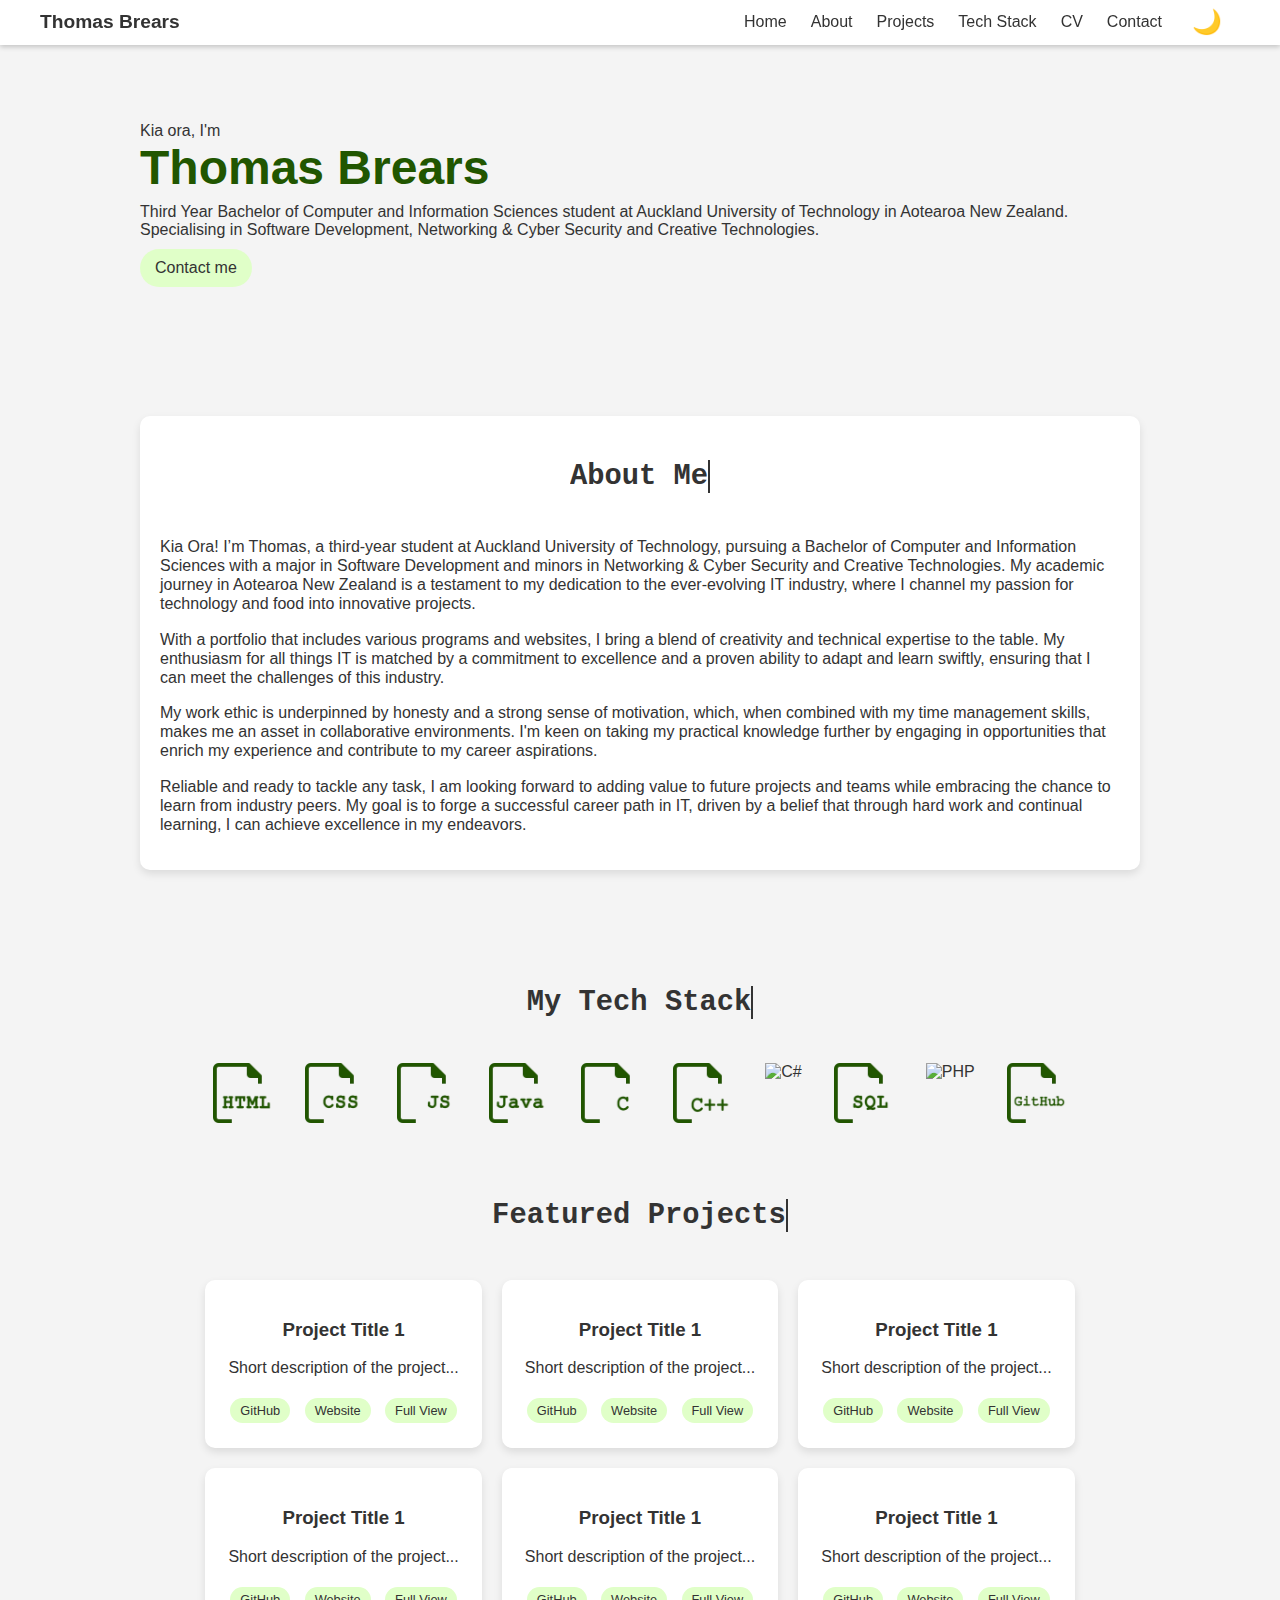
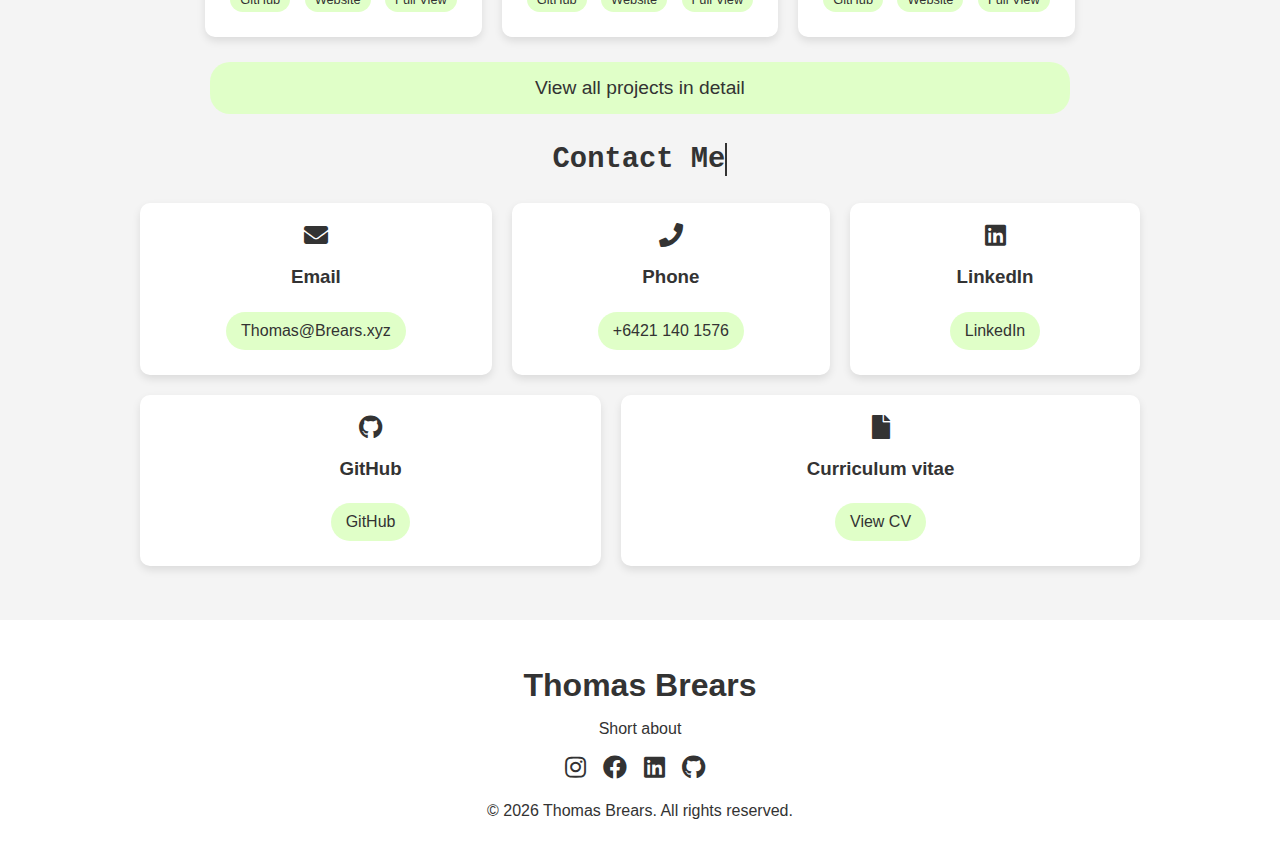
==== index.html @ b9715b44 "formattng" ====
<!DOCTYPE html>
<html lang="en">
	<head>
		<meta charset="UTF-8">
		<meta name="viewport" content="width=device-width, initial-scale=1.0">
		<title>
			Thomas Brears' Portfolio
		</title>
		<link rel="stylesheet" href="https://cdnjs.cloudflare.com/ajax/libs/font-awesome/5.15.1/css/all.min.css">
		<link rel="stylesheet" href="style.css">
		<script src="script.js" defer>
		</script>
	</head>
	<body class="dark-theme">
		<!-- default to dark theme -->
		<button id="scroll-to-top" aria-label="Scroll to top" style="display: none;">
			↑ Top
		</button>
		<!-- Scroll to Top Button -->
		<!-- Navigation Bar -->
		<nav id="navbar">
			<div class="nav-container">
				<span class="brand-name">
					Thomas Brears
				</span>
				<div class="menu-icon" onclick="toggleMenu()">
					<i class="fa fa-bars">
					</i>
				</div>
				<div class="nav-links">
					<a href="#home">
						Home
					</a>
					<a href="#about">
						About
					</a>
					<div class="dropdown">
						<a href="#projects" class="dropbtn">
							Projects
						</a>
						<div class="dropdown-content">
							<a href="#projects">
								Featured Projects
							</a>
							<a href="projects.html">
								All Projects
							</a>
						</div>
					</div>
					<a href="#tech-stack">
						Tech Stack
					</a>
					<a href="#contact">
						CV
					</a>
					<a href="#contact">
						Contact
					</a>
					<button id="theme-toggle" class="theme-toggle" aria-label="Toggle theme">
						🌙
					</button>
				</div>
			</div>
		</nav>
		<!-- Home Section -->
		<header id="home">
			<div class="intro-text">
				<p class="greeting">
					Kia ora, I'm
				</p>
				<h1>
					<span style="color:#215600;" class="accent-name">
						Thomas Brears
					</span>
				</h1>
				<!--<h2>Software Developer</h2>-->
				<p class="intro-detail">
					Third Year Bachelor of Computer and Information Sciences student at Auckland
					University of Technology in Aotearoa New Zealand. Specialising in Software
					Development, Networking & Cyber Security and Creative Technologies.
				</p>
				<a style="margin-top: 10px; margin-left: 0;" href="#contact" class="cta-button btn">
					Contact me
				</a>
			</div>
			<div class="home-effect">
				<!-- Coming soon -->
			</div>
		</header>
		<div class="main-content">
			<!-- About Section -->
			<section id="about">
				<div class="about-container">
					<div class="typed-out-container">
						<h2 class="typed-out start">
							About Me
						</h2>
					</div>
					<p>
						Kia Ora! I’m Thomas, a third-year student at Auckland University of Technology,
						pursuing a Bachelor of Computer and Information Sciences with a major in
						Software Development and minors in Networking & Cyber Security and Creative
						Technologies. My academic journey in Aotearoa New Zealand is a testament
						to my dedication to the ever-evolving IT industry, where I channel my passion
						for technology and food into innovative projects.
					</p>
					<p>
						With a portfolio that includes various programs and websites, I bring
						a blend of creativity and technical expertise to the table. My enthusiasm
						for all things IT is matched by a commitment to excellence and a proven
						ability to adapt and learn swiftly, ensuring that I can meet the challenges
						of this industry.
						<p>
							<p>
								My work ethic is underpinned by honesty and a strong sense of motivation,
								which, when combined with my time management skills, makes me an asset
								in collaborative environments. I'm keen on taking my practical knowledge
								further by engaging in opportunities that enrich my experience and contribute
								to my career aspirations.
								<p>
									<p>
										Reliable and ready to tackle any task, I am looking forward to adding
										value to future projects and teams while embracing the chance to learn
										from industry peers. My goal is to forge a successful career path in IT,
										driven by a belief that through hard work and continual learning, I can
										achieve excellence in my endeavors.
									</p>
				</div>
			</section>
			<!-- Tech Stack Section -->
			<section id="tech-stack">
				<div class="typed-out-container">
					<h2 class="typed-out start">
						My Tech Stack
					</h2>
				</div>
				<div class="tech-icons">
					<div class="tech-item">
						<img src="img/html.webp" alt="HTML">
						<span class="tech-level">
							Experienced
						</span>
					</div>
					<div class="tech-item">
						<img src="img/css.webp" alt="CSS">
						<span class="tech-level">
							Experienced
						</span>
					</div>
					<div class="tech-item">
						<img src="img/js.webp" alt="JavaScript">
						<span class="tech-level">
							Proficient
						</span>
					</div>
					<div class="tech-item">
						<img src="img/java.webp" alt="Java">
						<span class="tech-level">
							Competent
						</span>
					</div>
					<div class="tech-item">
						<img src="img/c.webp" alt="C">
						<span class="tech-level">
							Proficient
						</span>
					</div>
					<div class="tech-item">
						<img src="img/c++.webp" alt="C++">
						<span class="tech-level">
							Proficient
						</span>
					</div>
					<div class="tech-item">
						<img src="img/csharp.webp" alt="C#">
						<span class="tech-level">
							Familiar
						</span>
					</div>
					<div class="tech-item">
						<img src="img/sql.webp" alt="SQL">
						<span class="tech-level">
							Proficient
						</span>
					</div>
					<div class="tech-item">
						<img src="img/php.webp" alt="PHP">
						<span class="tech-level">
							Familiar
						</span>
					</div>
					<div class="tech-item">
						<img src="img/github.webp" alt="GitHub">
						<span class="tech-level">
							Proficient
						</span>
					</div>
				</div>
			</section>
			<!-- Featured Projects Section -->
			<div class="typed-out-container">
				<h2 class="typed-out start">
					Featured Projects
				</h2>
			</div>
			<section id="featured-projects">
				<div class="project-featured-box">
					<div class="project-featured-info">
						<h3>
							Project Title 1
						</h3>
						<p>
							Short description of the project...
						</p>
						<div class="project-links">
							<a href="http://github.com/project1" class="btn btn-small" target="_blank"
							rel="noopener noreferrer">
								GitHub
							</a>
							<a href="http://project1.com" class="btn btn-small" target="_blank" rel="noopener">
								Website
							</a>
							<!-- The button for opening the modal -->
							<button class="btn btn-small" onclick="openModal('Project Title 1', 'Long description of Project...', ['HTML ', 'CSS ', 'JavaScript'], 'img/multiconverter.png', 'http://github.com/project1', 'http://project1.com')">
								Full View
							</button>
						</div>
					</div>
				</div>
				<div class="project-featured-box">
					<div class="project-featured-info">
						<h3>
							Project Title 1
						</h3>
						<p>
							Short description of the project...
						</p>
						<div class="project-links">
							<a href="http://github.com/project1" class="btn btn-small" target="_blank"
							rel="noopener noreferrer">
								GitHub
							</a>
							<a href="http://project1.com" class="btn btn-small" target="_blank" rel="noopener">
								Website
							</a>
							<!-- The button for opening the modal -->
							<button class="btn btn-small" onclick="openModal('Project Title 1', 'Long description of Project...', ['HTML ', 'CSS ', 'JavaScript'], 'img/multiconverter.png', 'http://github.com/project1', 'http://project1.com')">
								Full View
							</button>
						</div>
					</div>
				</div>
				<div class="project-featured-box">
					<div class="project-featured-info">
						<h3>
							Project Title 1
						</h3>
						<p>
							Short description of the project...
						</p>
						<div class="project-links">
							<a href="http://github.com/project1" class="btn btn-small" target="_blank"
							rel="noopener noreferrer">
								GitHub
							</a>
							<a href="http://project1.com" class="btn btn-small" target="_blank" rel="noopener">
								Website
							</a>
							<!-- The button for opening the modal -->
							<button class="btn btn-small" onclick="openModal('Project Title 1', 'Long description of Project...', ['HTML ', 'CSS ', 'JavaScript'], 'img/multiconverter.png', 'http://github.com/project1', 'http://project1.com')">
								Full View
							</button>
						</div>
					</div>
				</div>
				<div class="project-featured-box">
					<div class="project-featured-info">
						<h3>
							Project Title 1
						</h3>
						<p>
							Short description of the project...
						</p>
						<div class="project-links">
							<a href="http://github.com/project1" class="btn btn-small" target="_blank"
							rel="noopener noreferrer">
								GitHub
							</a>
							<a href="http://project1.com" class="btn btn-small" target="_blank" rel="noopener">
								Website
							</a>
							<!-- The button for opening the modal -->
							<button class="btn btn-small" onclick="openModal('Project Title 1', 'Long description of Project...', ['HTML ', 'CSS ', 'JavaScript'], 'img/multiconverter.png', 'http://github.com/project1', 'http://project1.com')">
								Full View
							</button>
						</div>
					</div>
				</div>
				<div class="project-featured-box">
					<div class="project-featured-info">
						<h3>
							Project Title 1
						</h3>
						<p>
							Short description of the project...
						</p>
						<div class="project-links">
							<a href="http://github.com/project1" class="btn btn-small" target="_blank"
							rel="noopener noreferrer">
								GitHub
							</a>
							<a href="http://project1.com" class="btn btn-small" target="_blank" rel="noopener">
								Website
							</a>
							<!-- The button for opening the modal -->
							<button class="btn btn-small" onclick="openModal('Project Title 1', 'Long description of Project...', ['HTML ', 'CSS ', 'JavaScript'], 'img/multiconverter.png', 'http://github.com/project1', 'http://project1.com')">
								Full View
							</button>
						</div>
					</div>
				</div>
				<div class="project-featured-box">
					<div class="project-featured-info">
						<h3>
							Project Title 1
						</h3>
						<p>
							Short description of the project...
						</p>
						<div class="project-links">
							<a href="http://github.com/project1" class="btn btn-small" target="_blank"
							rel="noopener noreferrer">
								GitHub
							</a>
							<a href="http://project1.com" class="btn btn-small" target="_blank" rel="noopener">
								Website
							</a>
							<!-- The button for opening the modal -->
							<button class="btn btn-small" onclick="openModal('Project Title 1', 'Long description of Project...', ['CSS ', 'JavaScript'], 'img/multiconverter.png', 'http://github.com/project1', 'http://project1.com')">
								Full View
							</button>
						</div>
					</div>
				</div>
			</section>
			<!-- The Modal -->
			<div id="projectModal" class="modal">
				<!-- Modal content -->
				<div class="modal-content">
					<span class="close">
						&times;
					</span>
					<h3 class="modal-title">
						Project Title
					</h3>
					<img class="modal-image" src="" alt="Project Image">
					<p class="modal-description">
						Project description
					</p>
					<div class="modal-languages-used">
					</div>
					<div class="modal-links">
					</div>
				</div>
			</div>
			<!-- Link to view all projects -->
			<a href="projects.html" style="width: 80%;" class="btn btn-large">
				View all projects in detail
			</a>
			<br>
			<!-- Contact Information Section -->
			<section id="contact">
				<div class="typed-out-container">
					<h2 class="typed-out start">
						Contact Me
					</h2>
				</div>
				<div class="flex-container">
					<div class="contact-box">
						<i class="fa fa-envelope icon">
						</i>
						<h3>
							Email
						</h3>
						<a href="mailto:thomas@brears.xyz" class="btn" target="_blank">
							Thomas@Brears.xyz
						</a>
					</div>
					<div class="contact-box">
						<i class="fa fa-phone icon">
						</i>
						<h3>
							Phone
						</h3>
						<a href="tel:+64211401576" class="btn" target="_blank">
							+6421 140 1576
						</a>
					</div>
					<div class="contact-box">
						<i class="fab fa-linkedin icon">
						</i>
						<h3>
							LinkedIn
						</h3>
						<a href="https://www.linkedin.com/in/thomasbrears/" class="btn" target="_blank"
						rel="noopener noreferrer">
							LinkedIn
						</a>
					</div>
					<div class="contact-box">
						<i class="fab fa-github icon">
						</i>
						<h3>
							GitHub
						</h3>
						<a href="http://github.com/thomasbrears" class="btn" target="_blank" rel="noopener noreferrer">
							GitHub
						</a>
					</div>
					<div class="contact-box">
						<i class="fa fa-file icon">
						</i>
						<h3>
							Curriculum vitae
						</h3>
						<a href="img/cv" class="btn" target="_blank">
							View CV
						</a>
					</div>
				</div>
			</section>
		</div>
		<br>
		<Br>
		<Br>
		<!-- Footer Section -->
		<footer>
			<div class="footer-content">
				<div class="footer-container">
					<div class="footer-left">
						<h2>
							Thomas Brears
						</h2>
						<p>
							Short about
						</p>
						<div class="social-links">
							<!-- Social Links -->
							<a href="http://instagram.com/thomas_brears" target="_blank" rel="noopener noreferrer">
								<i class="fab fa-instagram">
								</i>
							</a>
							<a href="http://facebook.com/thomasbrearsnz" target="_blank" rel="noopener noreferrer">
								<i class="fab fa-facebook">
								</i>
							</a>
							<a href="http://linkedin.com/in/thomasbrears" target="_blank" rel="noopener noreferrer">
								<i class="fab fa-linkedin">
								</i>
							</a>
							<a href="http://github.com/thomasbrears" target="_blank" rel="noopener noreferrer">
								<i class="fab fa-github">
								</i>
							</a>
						</div>
					</div>
				</div>
				<div class="footer-copy">
					<p>
						&copy;
						<script>
							var CurrentYear = new Date().getFullYear();
							document.write(CurrentYear);
						</script>
						Thomas Brears. All rights reserved.
					</p>
				</div>
			</div>
		</footer>
		<script>
        function openModal(title, description, languages, imageUrl, githubLink, projectLink) {
            // Populate the modal with the project information
            document.querySelector('.modal-title').textContent = title;
            document.querySelector('.modal-description').textContent = description;
            document.querySelector('.modal-image').src = imageUrl;

            // Clear previous languages and add new ones
            const languagesUsedContainer = document.querySelector('.modal-languages-used');
            languagesUsedContainer.innerHTML = '';
            languages.forEach(language => {
                const span = document.createElement('span');
                span.textContent = language;
                languagesUsedContainer.appendChild(span);
            });

            // Set the project links
            const linksContainer = document.querySelector('.modal-links');
            linksContainer.innerHTML = `<a href="${githubLink}" class="btn btn-small" target="_blank" rel="noopener noreferrer">GitHub</a>
                                        <a href="${projectLink}" class="btn btn-small" target="_blank" rel="noopener">Website</a>`;

            // Display the modal
            var modal = document.getElementById('projectModal');
            modal.style.display = "block";
        }

        // Get the <span> element that closes the modal
        var span = document.getElementsByClassName("close")[0];

        // When the user clicks on <span> (x), close the modal
        span.onclick = function() {
            var modal = document.getElementById('projectModal');
            modal.style.display = "none";
        };

        // Clicking anywhere outside of the modal will close it
        window.onclick = function(event) {
            var modal = document.getElementById('projectModal');
            if (event.target == modal) {
                modal.style.display = "none";
            }
        };

        // Wait for the DOM to load before attaching event listeners
        document.addEventListener('DOMContentLoaded', (event) => {
            // Get the <span> element that closes the modal
            var closeSpan = document.querySelector(".modal .close"); // Changed to querySelector for safety

            // When the user clicks on <span> (x), close the modal
            closeSpan.onclick = function() {
                var modal = document.getElementById('projectModal');
                modal.style.display = "none";
            };

            // Clicking anywhere outside of the modal will close it
            window.onclick = function(event) {
                var modal = document.getElementById('projectModal');
                if (event.target == modal) {
                    modal.style.display = "none";
                }
            };
        });

        </script>
	</body>

</html>
---- style.css ----
:root {
	--background-color:#f4f4f4;
	--text-color:#333;
	--container-bg-color:#fff;
	--input-bg-color:#fff;
	--input-border-color:#ddd;
	--accent-color:#409200;
	--button-bg-color:#e0ffc8;
	--button-hover-bg-color:var(--accent-color);
}
.dark-theme {
	--background-color:#121212;
	--text-color:#ffffff;
	--container-bg-color:#222222;
	--input-bg-color:#333333;
	--input-border-color:#333333;
	--accent-color:#215600;
	--button-bg-color:#030800;
	--button-hover-bg-color:var(--accent-color);
}
body {
	margin:auto;
	text-align:center;
	background-color:var(--background-color);
	color:var(--text-color);
	font-family:Arial,sans-serif;
	line-height:inherit;
	padding-top:50px;
	transition:background-color 0.3s,color 0.3s;
	/* Smooth transition for theme change */
}
/* Main content wrapper */
.main-content {
	max-width:1000px;
	margin:auto;
}
#navbar,.navbar-container,footer {
	max-width:none;
}
/* Navigation */
#navbar {
	background:var(--container-bg-color);
	border-bottom:1px solid var(--container-bg-color);
	position:fixed;
	top:0;
	left:0;
	right:0;
	z-index:1000;
	transition:top 0.3s;
	box-shadow:0 2px 5px rgba(0,0,0,0.2);
}
.nav-container {
	display:flex;
	justify-content:space-between;
	align-items:center;
	padding:0.5em 2em;
	max-width:1200px;
	margin:auto;
	width:100%;
}
.menu-icon {
	display:none;
	/* Hidden by default,will be shown in media query */
    cursor:pointer;
}
.brand-name {
	font-size:1.2em;
	font-weight:bold;
	margin-right:auto;
}
.nav-links {
	display:flex;
	align-items:center;
}
.nav-links a,.theme-toggle {
	padding:0 0.75em;
	text-decoration:none;
	color:var(--text-color);
	font-size:1em;
}
.nav-links a:hover {
	color:#215600;
	transition:color 0.3s ease-in-out;
}
.nav-links a.active {
	color:#215600;
	border-bottom:2px solid #009688;
}
/* Dropdown Button */
.dropbtn {
	background-color:var(--container-bg-color);
	color:var(--text-color);
	padding:0 0.75em;
	font-size:1em;
	border:none;
	cursor:pointer;
}
.dropdown {
	position:relative;
	display:inline-block;
}
.dropdown-content {
	padding-top:20px;
	display:none;
	position:absolute;
	background-color:var(--container-bg-color);
	min-width:160px;
	box-shadow:0px 8px 16px 0px rgba(0,0,0,0.2);
	z-index:1;
}
.dropdown:hover .dropdown-content {
	display:block;
}
/* Dropdown links */
.dropdown-content a {
	color:var(--text-color);
	padding:12px 16px;
	text-decoration:none;
	display:block;
}
/* Toggle button */
.theme-toggle {
	background:none;
	border:none;
	cursor:pointer;
	font-size:1.5em;
}
/* Typing animation */
@keyframes typing {
	from {
	width:0;
}
to {
	width:100%;
}
}@keyframes blink-caret {
	from,to {
	border-color:transparent;
}
50% {
	border-color:var(--text-color);
}
}.typed-out-container {
	display:inline-block;
	max-width:fit-content;
}
.typed-out {
	display:inline-block;
	white-space:nowrap;
	overflow:hidden;
	border-right:2px solid var(--text-color);
	font-family:'Courier New',monospace;
	font-size:1.8em;
	font-weight:bold;
}
.typed-out.start {
	animation:typing 2s steps(40,end) 1s forwards,blink-caret .75s step-end infinite;
}
/* Home Section Styles */
#home {
	display:flex;
	flex-direction:column;
	align-items:flex-start;
	text-align:left;
	justify-content:center;
	padding:4rem;
	background-color:transparent;
	max-width:1000px;
}
#home h1 {
	font-size:3rem;
	margin:0;
}
#home h2 {
	font-size:2rem;
	margin:0;
}
#home p {
	margin:0;
	margin-top:0.5rem;
}
.flex-container {
	display:flex;
	flex-wrap:wrap;
	gap:20px;
	justify-content:center;
	align-items:flex-start;
}
/* contact Section */
.contact-box {
	padding:20px;
	margin:auto;
	border-radius:10px;
	box-shadow:0 4px 8px rgba(0,0,0,0.1);
	background:var(--container-bg-color);
	transition:transform 0.3s ease-in-out;
	flex:1 1 auto;
	min-width:25%;
	max-width:calc(100% - 34px);
}
.contact-box .icon {
	display:block;
	color:var(--link-bg-color);
	transition:color 0.3s ease-in-out;
	margin-bottom:10px;
	text-decoration:none;
	font-size:1.5em;
}
.contact-box .icon:hover {
	color:var(--button-hover-bg-color);
}
.contact-box:hover {
	transform:translateY(-5px);
	box-shadow:0 6px 12px rgba(0,0,0,0.2);
}
/* About section */
.about-container {
	background:var(--container-bg-color);
	border-radius:10px;
	box-shadow:0 4px 8px rgba(0,0,0,0.1);
	padding:20px;
	margin:60px auto;
}
.about-container p {
	text-align:left;
	line-height:1.2;
}
/* Tech stack section */
#tech-stack {
	text-align:center;
	padding:2rem;
}
.tech-icons {
	display:flex;
	justify-content:center;
	flex-wrap:wrap;
}
.tech-item {
	margin:1rem;
	position:relative;
	display:inline-block;
	text-align:center;
}
.tech-item img {
	width:60px;
	height:auto;
	transition:transform 0.3s ease;
}
.tech-item:hover img {
	transform:scale(1.1);
}
.tech-level {
	visibility:hidden;
	width:auto;
	background-color:var(--container-bg-color);
	color:var(--text-color);
	text-align:center;
	border-radius:6px;
	padding:5px;
	position:absolute;
	z-index:1;
	bottom:100%;
	left:50%;
	margin-left:-60px;
	opacity:0;
	transition:opacity 0.3s ease;
}
.tech-item:hover .tech-level {
	visibility:visible;
	opacity:1;
}
/* Featured Projects Section */
#featured-projects {
	text-align:center;
	margin:20px 0;
	display:flex;
	flex-wrap:wrap;
	justify-content:center;
	gap:20px;
}
.featured-project p {
	font-size:0.8em;
}
.project-featured-box {
	flex:0 1 auto;
	background:var(--container-bg-color);
	border-radius:10px;
	overflow:hidden;
	box-shadow:0 4px 8px rgba(0,0,0,0.1);
	transition:transform 0.3s ease-in-out;
	padding:10px;
	/*min-width:200px;
	Minimum width of the box */
}
.project-featured-box:hover {
	transform:translateY(-5px);
}
.project-featured-image {
	width:100%;
	height:auto;
	border-bottom:1px solid var(--text-color);
}
.project-featured-info {
	padding:10px;
}
/* The Modal (background) */
.modal {
	display:none;
	position:fixed;
	z-index:1;
	left:0;
	top:0;
	width:100%;
	height:100%;
	overflow:auto;
	background-color:rgba(0,0,0,0.4);
}
/* Modal Content */
.modal-content {
	background-color:var(--container-bg-color);
	color:var(--text-color);
	border-radius:10px;
	margin:15% auto;
	padding:20px;
	max-width:1000px;
}
.modal-title {
	font-size:2em;
	margin-bottom:20px;
}
.modal-image {
	max-width:50%;
	height:auto;
	display:block;
	margin:0 auto;
}
.modal-content .btn {
	padding:15px 30px;
	font-size:1.2em;
	margin:10px;
}
.modal-languages-used span {
	display:inline-block;
	background-color:var(--button-bg-color);
	color:var(--text-color);
	margin:5px;
	padding:5px 10px;
}
.modal-languages-used:hover {
	transform:translateY(-5px);
}
.modal-links a {
	display:inline-block;
	margin:5px;
	padding:10px 15px;
	text-decoration:none;
	color:var(--text-color);
	background-color:var(--button-bg-color);
	border-radius:20px;
	transition:background-color 0.3s,color 0.3s;
}
.modal-links a:hover {
	background-color:var(--button-hover-bg-color);
	color:#fff;
}
/* The Close Button */
.close {
	color:var(--text-color);
	float:right;
	font-size:32px;
	font-weight:bold;
}
.close:hover,.close:focus {
	color:var(--button-hover-bg-color);
	text-decoration:none;
	cursor:pointer;
}
/* Base button styling - class btn / btn btn-small / btn btn-large*/
.btn {
	display:inline-block;
	text-decoration:none;
	color:var(--text-color);
	background-color:var(--button-bg-color);
	padding:10px 15px;
	margin:5px;
	border-radius:20px;
	border:none;
	transition:background-color 0.1s,color 0.3s,border-color 0.3s;
	cursor:pointer;
}
.btn:hover {
	background-color:var(--button-hover-bg-color);
	color:#fff;
}
/* Small button */
.btn-small {
	padding:5px 10px;
	font-size:0.8em;
}
/* Large button */
.btn-large {
	padding:15px 30px;
	font-size:1.2em;
}
/* Footer Styles */
footer {
	background:var(--container-bg-color);
	color:var(--text-color);
	padding:20px 0;
	text-align:center;
}
footer .footer-content h2 {
	font-size:2em;
	margin-bottom:0.5em;
}
footer .footer-content p {
	font-size:1em;
	margin-bottom:1em;
}
footer .footer-nav {
	margin-bottom:1em;
}
/* Footer Styles */
footer {
	background:var(--container-bg-color);
	color:var(--text-color);
	padding:20px 0;
	width:100%;
}
.footer-content {
	width:100%;
}
.footer-container {
	justify-content:space-between;
	align-items:center;
	max-width:1000px;
	margin:auto;
	padding:0 20px;
}
.social-links a {
	margin-right:10px;
	color:var(--link-bg-color);
	transition:color 0.3s ease-in-out;
	text-decoration:none;
	font-size:1.5em;
}
.social-links a:hover {
	color:var(--button-hover-bg-color);
}
.footer a {
	color:var(--text-color);
	text-decoration:none;
	margin-top:20px;
	margin-right:4px;
	padding:5px;
	transition:color 0.3s ease-in-out;
	text-align:right;
}
.footer a:hover {
	color:var(--button-hover-bg-color);
}
.footer-copy {
	text-align:center;
	width:100%;
	margin-top:20px;
}
/* Scroll to Top */
#scroll-to-top {
	position:fixed;
	bottom:20px;
	right:20px;
	background-color:#333;
	color:white;
	border:none;
	padding:10px;
	cursor:pointer;
	border-radius:5px;
	display:none;
	/* Hidden by default */
    z-index:1001;
	/* Above the content,under the nav */
    opacity:0.7;
}
#scroll-to-top:hover {
	opacity:1;
	/* Full opacity on hover */
}
/* For smaller screens */
@media (max-width:768px) {
	.nav-container {
	flex-direction:column;
	justify-content:space-between;
	align-items:flex-start;
	padding:0.4em 1em;
}
.menu-icon {
	display:block;
	position:absolute;
	right:10px;
	top:10px;
}
.nav-links {
	display:none;
	width:100%;
	align-items:center;
}
.nav-links.active {
	display:flex;
	flex-direction:column;
	align-items:center;
}
.nav-links a,.theme-toggle,.dropdown-content a {
	text-align:center;
	padding:0.5em;
	border-bottom:none;
	width:100%;
	/* Full-width links */
}
.dropdown-content {
	position:static;
}
.dropdown:hover .dropdown-content,.dropdown-content:hover {
	display:contents;
}
header,section,footer {
	margin:10px;
}
.about-container {
	padding:20px;
	margin-top:80px;
}
.contact-box {
	margin:0px;
	width:100%;
}
.project-featured-box {
	flex:0 1 100%;
	margin-bottom:20px;
}
.featured-project p {
	font-size:0.6em;
}
.projects-container {
	grid-template-columns:1fr;
	/* Full width columns for smaller screens */
}
/* Modal mobile styling */
  .modal-content {
	padding:10px;
	margin:10% auto;
}
.modal-image {
	max-width:90%;
}
.modal-title {
	font-size:1.5em;
}
.modal-content .btn {
	padding:10px 20px;
	font-size:1em;
}
.modal-content {
	width:95%;
}
.typed-out {
	font-size:1.1em;
}
#home {
	flex-direction:column;
	text-align:left;
	padding:20px;
}
#home .intro-text {
	max-width:100%;
	margin-bottom:20px;
}
#home .home-effect {
	display:none;
}
.footer-container {
	padding:0 40px;
}
.footer a {
	padding:5px 10px;
}
.footer-copy {
	margin-top:0;
}
}/* Floating effect for larger screens */
@media (min-width:768px) {
	.home-effect {
	animation:float 6s ease-in-out infinite;
	position:relative;
}
.home-effect img,.home-effect .icon {
	max-width:100%;
	height:auto;
	display:block;
}
}@media (min-width:1200px) {
	header,section,footer {
	margin-left:auto;
	margin-right:auto;
}
}@media (min-width:769px) and (max-width:1024px) {
	.project-featured-box {
	flex:0 1 50%;
}
}
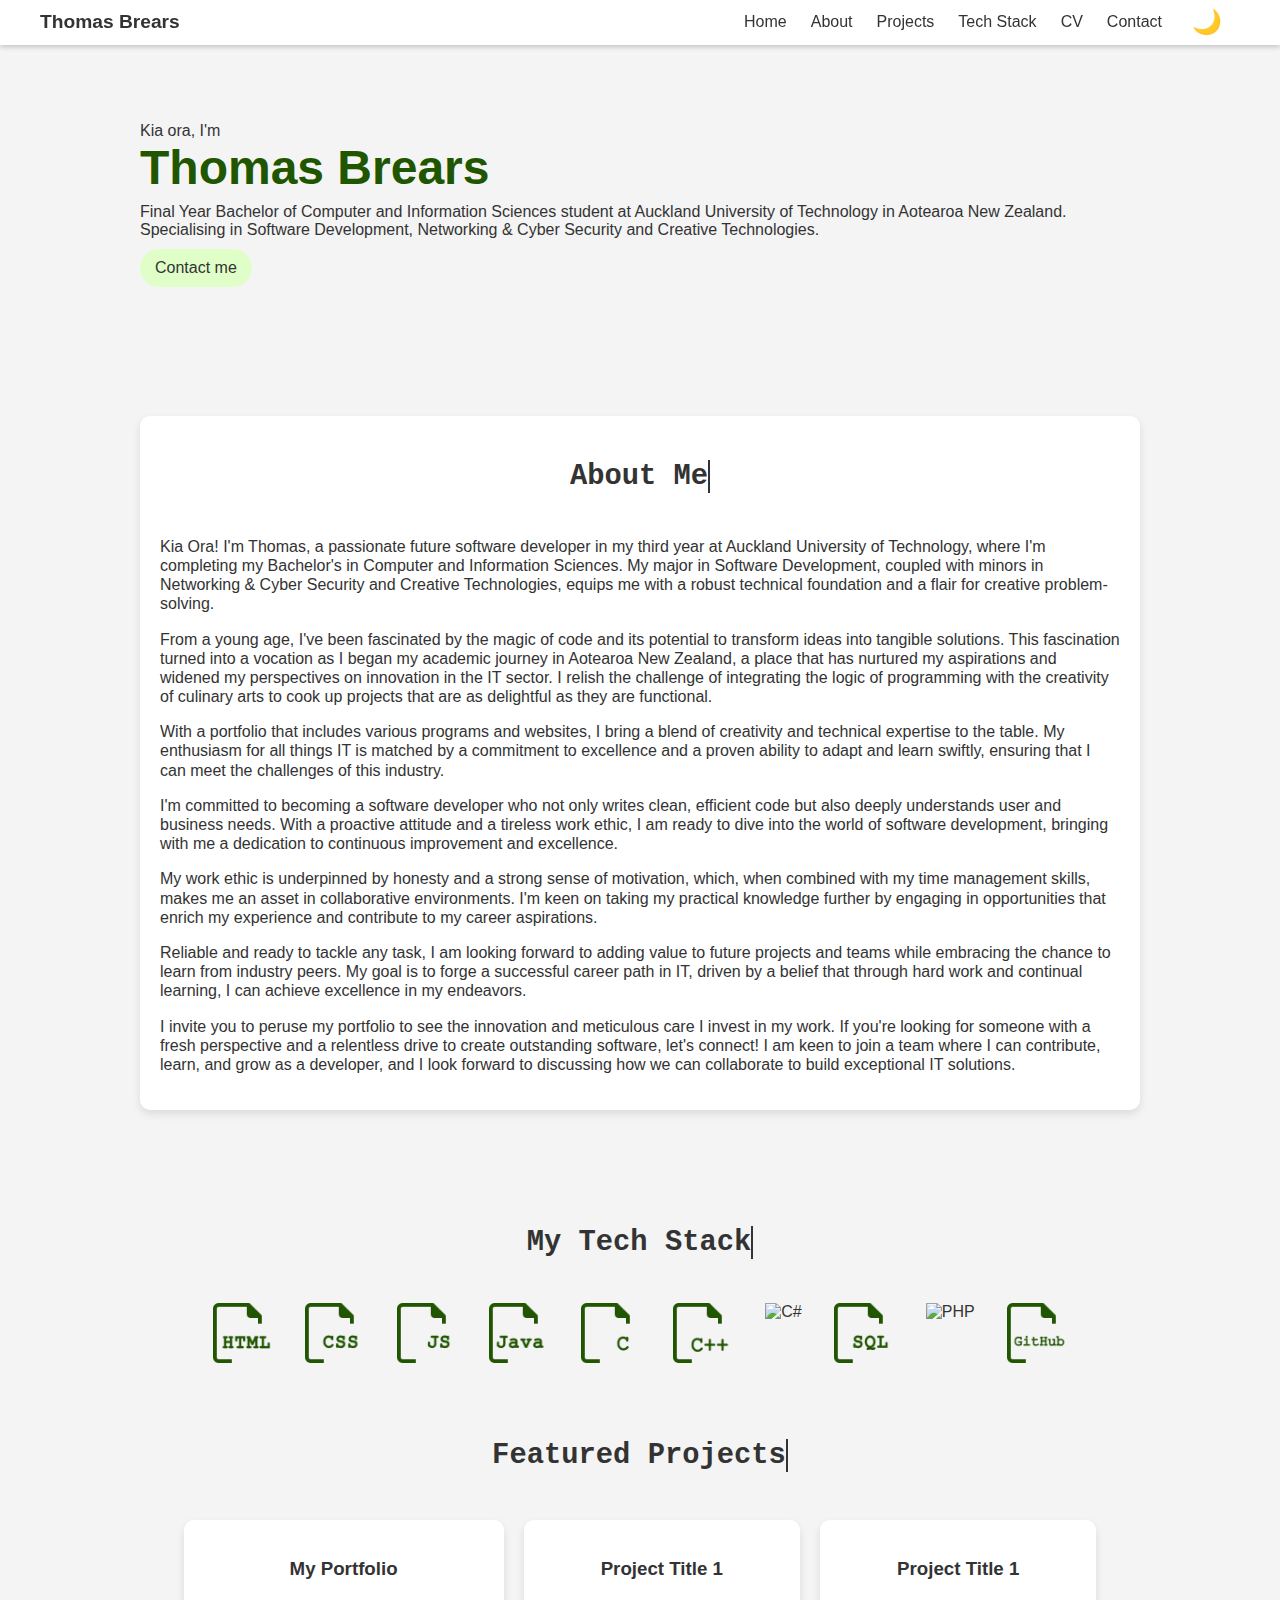
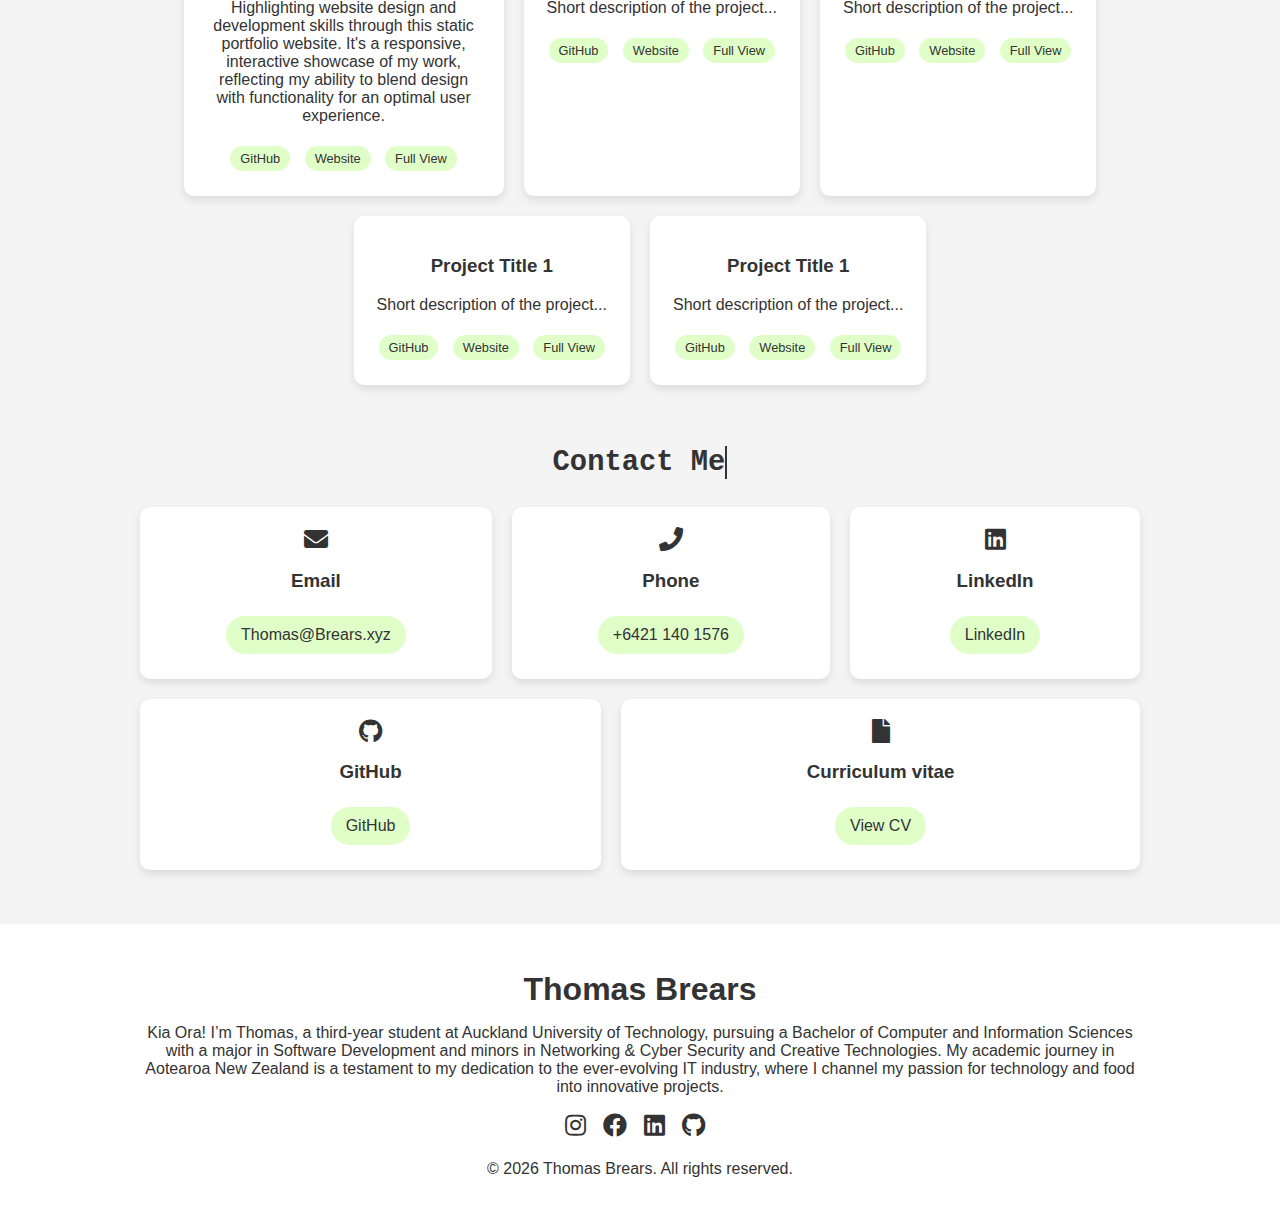
==== commit cf891d91: "project section and modal updates" ====
--- a/index.html
+++ b/index.html
@@ -75,7 +75,7 @@
 				</h1>
 				<!--<h2>Software Developer</h2>-->
 				<p class="intro-detail">
-					Third Year Bachelor of Computer and Information Sciences student at Auckland
+					Final Year Bachelor of Computer and Information Sciences student at Auckland
 					University of Technology in Aotearoa New Zealand. Specialising in Software
 					Development, Networking & Cyber Security and Creative Technologies.
 				</p>
@@ -96,35 +96,19 @@
 							About Me
 						</h2>
 					</div>
-					<p>
-						Kia Ora! I’m Thomas, a third-year student at Auckland University of Technology,
-						pursuing a Bachelor of Computer and Information Sciences with a major in
-						Software Development and minors in Networking & Cyber Security and Creative
-						Technologies. My academic journey in Aotearoa New Zealand is a testament
-						to my dedication to the ever-evolving IT industry, where I channel my passion
-						for technology and food into innovative projects.
-					</p>
-					<p>
-						With a portfolio that includes various programs and websites, I bring
-						a blend of creativity and technical expertise to the table. My enthusiasm
-						for all things IT is matched by a commitment to excellence and a proven
-						ability to adapt and learn swiftly, ensuring that I can meet the challenges
-						of this industry.
-						<p>
-							<p>
-								My work ethic is underpinned by honesty and a strong sense of motivation,
-								which, when combined with my time management skills, makes me an asset
-								in collaborative environments. I'm keen on taking my practical knowledge
-								further by engaging in opportunities that enrich my experience and contribute
-								to my career aspirations.
-								<p>
-									<p>
-										Reliable and ready to tackle any task, I am looking forward to adding
-										value to future projects and teams while embracing the chance to learn
-										from industry peers. My goal is to forge a successful career path in IT,
-										driven by a belief that through hard work and continual learning, I can
-										achieve excellence in my endeavors.
-									</p>
+					<p>Kia Ora! I'm Thomas, a passionate future software developer in my third year at Auckland University of Technology, where I'm completing my Bachelor's in Computer and Information Sciences. My major in Software Development, coupled with minors in Networking & Cyber Security and Creative Technologies, equips me with a robust technical foundation and a flair for creative problem-solving.</p>
+
+                    <p>From a young age, I've been fascinated by the magic of code and its potential to transform ideas into tangible solutions. This fascination turned into a vocation as I began my academic journey in Aotearoa New Zealand, a place that has nurtured my aspirations and widened my perspectives on innovation in the IT sector. I relish the challenge of integrating the logic of programming with the creativity of culinary arts to cook up projects that are as delightful as they are functional.</p>
+
+                    <p>With a portfolio that includes various programs and websites, I bring a blend of creativity and technical expertise to the table. My enthusiasm for all things IT is matched by a commitment to excellence and a proven ability to adapt and learn swiftly, ensuring that I can meet the challenges of this industry.</p>
+
+                    <p>I'm committed to becoming a software developer who not only writes clean, efficient code but also deeply understands user and business needs. With a proactive attitude and a tireless work ethic, I am ready to dive into the world of software development, bringing with me a dedication to continuous improvement and excellence.</p>
+
+                    <p>My work ethic is underpinned by honesty and a strong sense of motivation, which, when combined with my time management skills, makes me an asset in collaborative environments. I'm keen on taking my practical knowledge further by engaging in opportunities that enrich my experience and contribute to my career aspirations.</p>
+
+                    <p>Reliable and ready to tackle any task, I am looking forward to adding value to future projects and teams while embracing the chance to learn from industry peers. My goal is to forge a successful career path in IT, driven by a belief that through hard work and continual learning, I can achieve excellence in my endeavors.</p>
+
+                    <p>I invite you to peruse my portfolio to see the innovation and meticulous care I invest in my work. If you're looking for someone with a fresh perspective and a relentless drive to create outstanding software, let's connect! I am keen to join a team where I can contribute, learn, and grow as a developer, and I look forward to discussing how we can collaborate to build exceptional IT solutions.</p>
 				</div>
 			</section>
 			<!-- Tech Stack Section -->
@@ -204,7 +188,23 @@
 				</h2>
 			</div>
 			<section id="featured-projects">
-				<div class="project-featured-box">
+
+                <div class="project-featured-box">
+                    <div class="project-featured-info">
+                        <h3>My Portfolio</h3>
+                        <p>Highlighting website design and development skills through this static portfolio website. It's a responsive, interactive showcase of my work, reflecting my ability to blend design with functionality for an optimal user experience.</p>
+                        <div class="project-links">
+                            <a href="http://github.com/project1" class="btn btn-small" target="_blank" rel="noopener noreferrer">GitHub</a>
+                            <a href="http://project1.com" class="btn btn-small" target="_blank" rel="noopener">Website</a>
+                            <!-- The button for opening the modal -->
+                            <button class="btn btn-small" onclick="openModal('This Website - My Portfolio', 'Crafted with HTML, CSS, and JavaScript, this website reflects my proficiency in web development and eye for detail in creating a responsive, user-centric interface. From wireframing to coding, Ive built this site to showcase my technical skills in a practical, engaging way. Its designed to be intuitive and accessible, displaying my projects through a combination of interactive and static elements that invite you to explore the depth of my work. As you navigate through, youll experience firsthand the dynamic content and responsive layout that adjusts fluidly across devices, highlighting my ability to create sleek, modern web experiences. This portfolio is more than a collection of projects. its a testament to my growth and continuous learning journey in software development. Every line of code has been written to challenge myself and to improve. Ive integrated features that represent my capabilities in real-time, offering a transparent window into the methodologies I use and the value I bring to my work.', ['HTML ', 'CSS ', 'JavaScript'], 'img/portfolio.png', 'http://github.com/thomasbrears/portfolio', 'http://thomas.brears.xyz')">
+								Full View
+							</button>
+                        </div>
+                    </div>
+                </div>
+                
+                <div class="project-featured-box">
 					<div class="project-featured-info">
 						<h3>
 							Project Title 1
@@ -227,6 +227,7 @@
 						</div>
 					</div>
 				</div>
+                
 				<div class="project-featured-box">
 					<div class="project-featured-info">
 						<h3>
@@ -290,52 +291,6 @@
 								Website
 							</a>
 							<!-- The button for opening the modal -->
-							<button class="btn btn-small" onclick="openModal('Project Title 1', 'Long description of Project...', ['HTML ', 'CSS ', 'JavaScript'], 'img/multiconverter.png', 'http://github.com/project1', 'http://project1.com')">
-								Full View
-							</button>
-						</div>
-					</div>
-				</div>
-				<div class="project-featured-box">
-					<div class="project-featured-info">
-						<h3>
-							Project Title 1
-						</h3>
-						<p>
-							Short description of the project...
-						</p>
-						<div class="project-links">
-							<a href="http://github.com/project1" class="btn btn-small" target="_blank"
-							rel="noopener noreferrer">
-								GitHub
-							</a>
-							<a href="http://project1.com" class="btn btn-small" target="_blank" rel="noopener">
-								Website
-							</a>
-							<!-- The button for opening the modal -->
-							<button class="btn btn-small" onclick="openModal('Project Title 1', 'Long description of Project...', ['HTML ', 'CSS ', 'JavaScript'], 'img/multiconverter.png', 'http://github.com/project1', 'http://project1.com')">
-								Full View
-							</button>
-						</div>
-					</div>
-				</div>
-				<div class="project-featured-box">
-					<div class="project-featured-info">
-						<h3>
-							Project Title 1
-						</h3>
-						<p>
-							Short description of the project...
-						</p>
-						<div class="project-links">
-							<a href="http://github.com/project1" class="btn btn-small" target="_blank"
-							rel="noopener noreferrer">
-								GitHub
-							</a>
-							<a href="http://project1.com" class="btn btn-small" target="_blank" rel="noopener">
-								Website
-							</a>
-							<!-- The button for opening the modal -->
 							<button class="btn btn-small" onclick="openModal('Project Title 1', 'Long description of Project...', ['CSS ', 'JavaScript'], 'img/multiconverter.png', 'http://github.com/project1', 'http://project1.com')">
 								Full View
 							</button>
@@ -343,31 +298,26 @@
 					</div>
 				</div>
 			</section>
+            
 			<!-- The Modal -->
-			<div id="projectModal" class="modal">
-				<!-- Modal content -->
-				<div class="modal-content">
-					<span class="close">
-						&times;
-					</span>
-					<h3 class="modal-title">
-						Project Title
-					</h3>
-					<img class="modal-image" src="" alt="Project Image">
-					<p class="modal-description">
-						Project description
-					</p>
-					<div class="modal-languages-used">
-					</div>
-					<div class="modal-links">
-					</div>
-				</div>
-			</div>
-			<!-- Link to view all projects -->
+            <div id="projectModal" class="modal">
+                <!-- Modal content -->
+                <div class="modal-content">
+                    <span class="close">&times;</span>
+                    <h3 class="modal-title">Project Title</h3>
+                    <img class="modal-image" src="" alt="Project Image">
+                    <p class="modal-description">Project description</p>
+                    <div class="modal-languages-used"></div>
+                    <div class="modal-links"></div>
+                </div>
+            </div>
+            
+			<!-- Link to view all projects
 			<a href="projects.html" style="width: 80%;" class="btn btn-large">
 				View all projects in detail
-			</a>
+			</a> -->
 			<br>
+            
 			<!-- Contact Information Section -->
 			<section id="contact">
 				<div class="typed-out-container">
@@ -442,7 +392,7 @@
 							Thomas Brears
 						</h2>
 						<p>
-							Short about
+							Kia Ora! I’m Thomas, a third-year student at Auckland University of Technology, pursuing a Bachelor of Computer and Information Sciences with a major in Software Development and minors in Networking & Cyber Security and Creative Technologies. My academic journey in Aotearoa New Zealand is a testament to my dedication to the ever-evolving IT industry, where I channel my passion for technology and food into innovative projects.
 						</p>
 						<div class="social-links">
 							<!-- Social Links -->
@@ -466,8 +416,7 @@
 					</div>
 				</div>
 				<div class="footer-copy">
-					<p>
-						&copy;
+					<p>&copy;
 						<script>
 							var CurrentYear = new Date().getFullYear();
 							document.write(CurrentYear);
@@ -477,70 +426,50 @@
 				</div>
 			</div>
 		</footer>
-		<script>
-        function openModal(title, description, languages, imageUrl, githubLink, projectLink) {
-            // Populate the modal with the project information
-            document.querySelector('.modal-title').textContent = title;
-            document.querySelector('.modal-description').textContent = description;
-            document.querySelector('.modal-image').src = imageUrl;
-
-            // Clear previous languages and add new ones
-            const languagesUsedContainer = document.querySelector('.modal-languages-used');
-            languagesUsedContainer.innerHTML = '';
-            languages.forEach(language => {
-                const span = document.createElement('span');
-                span.textContent = language;
-                languagesUsedContainer.appendChild(span);
-            });
-
-            // Set the project links
-            const linksContainer = document.querySelector('.modal-links');
-            linksContainer.innerHTML = `<a href="${githubLink}" class="btn btn-small" target="_blank" rel="noopener noreferrer">GitHub</a>
-                                        <a href="${projectLink}" class="btn btn-small" target="_blank" rel="noopener">Website</a>`;
-
-            // Display the modal
-            var modal = document.getElementById('projectModal');
-            modal.style.display = "block";
+        
+        <!-- Modal pop up for project -->
+<script>
+    function openModal(title, description, languages, imageUrl, githubLink, projectLink) {
+        // Populate the modal with the project information
+        document.querySelector('.modal-title').textContent = title;
+        document.querySelector('.modal-description').textContent = description;
+        document.querySelector('.modal-image').src = imageUrl;
+
+        // Clear previous languages and add new ones
+        const languagesUsedContainer = document.querySelector('.modal-languages-used');
+        languagesUsedContainer.innerHTML = '';
+        languages.forEach(language => {
+            const span = document.createElement('span');
+            span.textContent = language;
+            languagesUsedContainer.appendChild(span);
+        });
+
+        // Set the project links
+        const linksContainer = document.querySelector('.modal-links');
+        linksContainer.innerHTML = `<a href="${githubLink}" class="btn btn-small" target="_blank" rel="noopener noreferrer">GitHub</a>
+                                    <a href="${projectLink}" class="btn btn-small" target="_blank" rel="noopener">Website</a>`;
+
+        // Display the modal
+        var modal = document.getElementById('projectModal');
+        modal.style.display = "block";
+    }
+
+    // Get the <span> element that closes the modal
+    var span = document.getElementsByClassName("close")[0];
+
+    span.onclick = function() {
+        var modal = document.getElementById('projectModal');
+        modal.style.display = "none";
+    };
+
+    // Clicking anywhere outside of the modal will close it
+    window.onclick = function(event) {
+        var modal = document.getElementById('projectModal');
+        if (event.target == modal) {
+            modal.style.display = "none";
         }
-
-        // Get the <span> element that closes the modal
-        var span = document.getElementsByClassName("close")[0];
-
-        // When the user clicks on <span> (x), close the modal
-        span.onclick = function() {
-            var modal = document.getElementById('projectModal');
-            modal.style.display = "none";
-        };
-
-        // Clicking anywhere outside of the modal will close it
-        window.onclick = function(event) {
-            var modal = document.getElementById('projectModal');
-            if (event.target == modal) {
-                modal.style.display = "none";
-            }
-        };
-
-        // Wait for the DOM to load before attaching event listeners
-        document.addEventListener('DOMContentLoaded', (event) => {
-            // Get the <span> element that closes the modal
-            var closeSpan = document.querySelector(".modal .close"); // Changed to querySelector for safety
-
-            // When the user clicks on <span> (x), close the modal
-            closeSpan.onclick = function() {
-                var modal = document.getElementById('projectModal');
-                modal.style.display = "none";
-            };
-
-            // Clicking anywhere outside of the modal will close it
-            window.onclick = function(event) {
-                var modal = document.getElementById('projectModal');
-                if (event.target == modal) {
-                    modal.style.display = "none";
-                }
-            };
-        });
-
-        </script>
+    };
+</script>
 	</body>
 
 </html>--- a/style.css
+++ b/style.css
@@ -289,8 +289,7 @@
 	box-shadow:0 4px 8px rgba(0,0,0,0.1);
 	transition:transform 0.3s ease-in-out;
 	padding:10px;
-	/*min-width:200px;
-	Minimum width of the box */
+    max-width: 30%;
 }
 .project-featured-box:hover {
 	transform:translateY(-5px);
@@ -536,7 +535,9 @@
 .project-featured-box {
 	flex:0 1 100%;
 	margin-bottom:20px;
-}
+    min-width: 90%;
+    }
+    
 .featured-project p {
 	font-size:0.6em;
 }
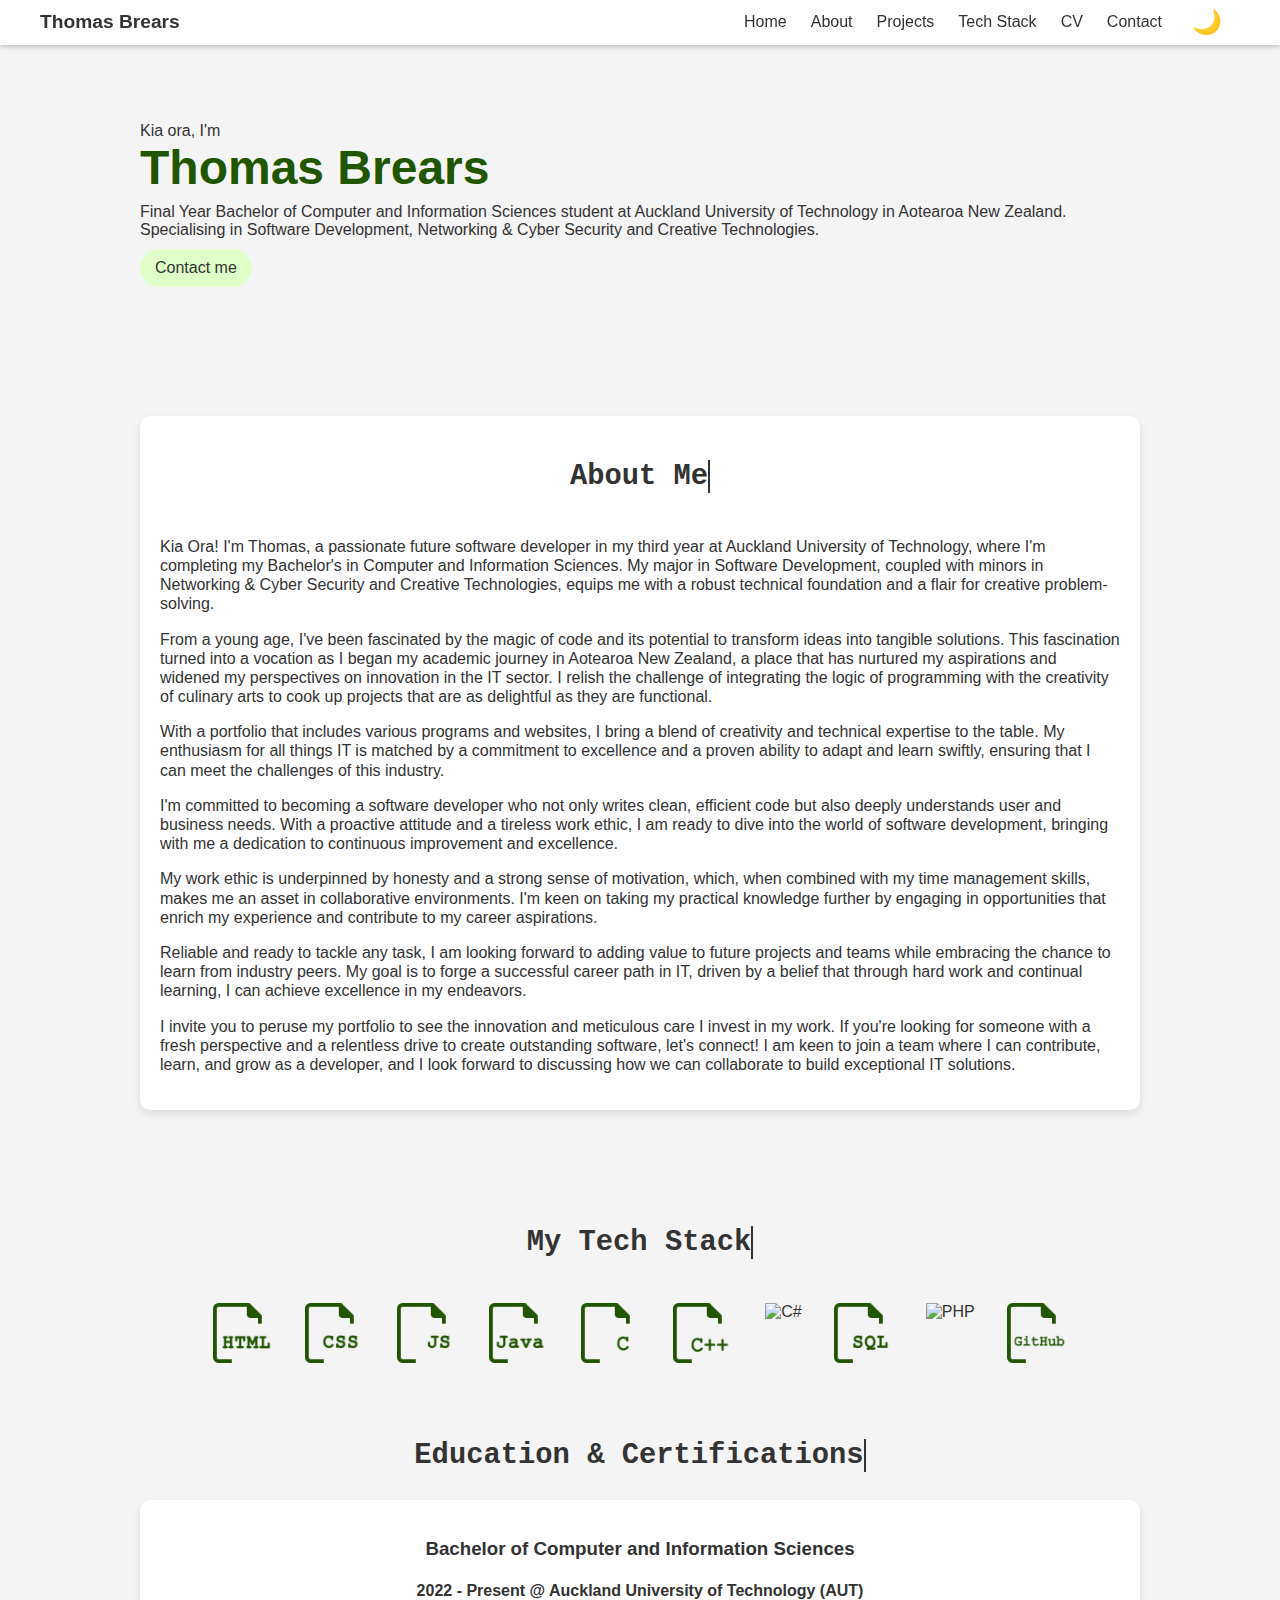
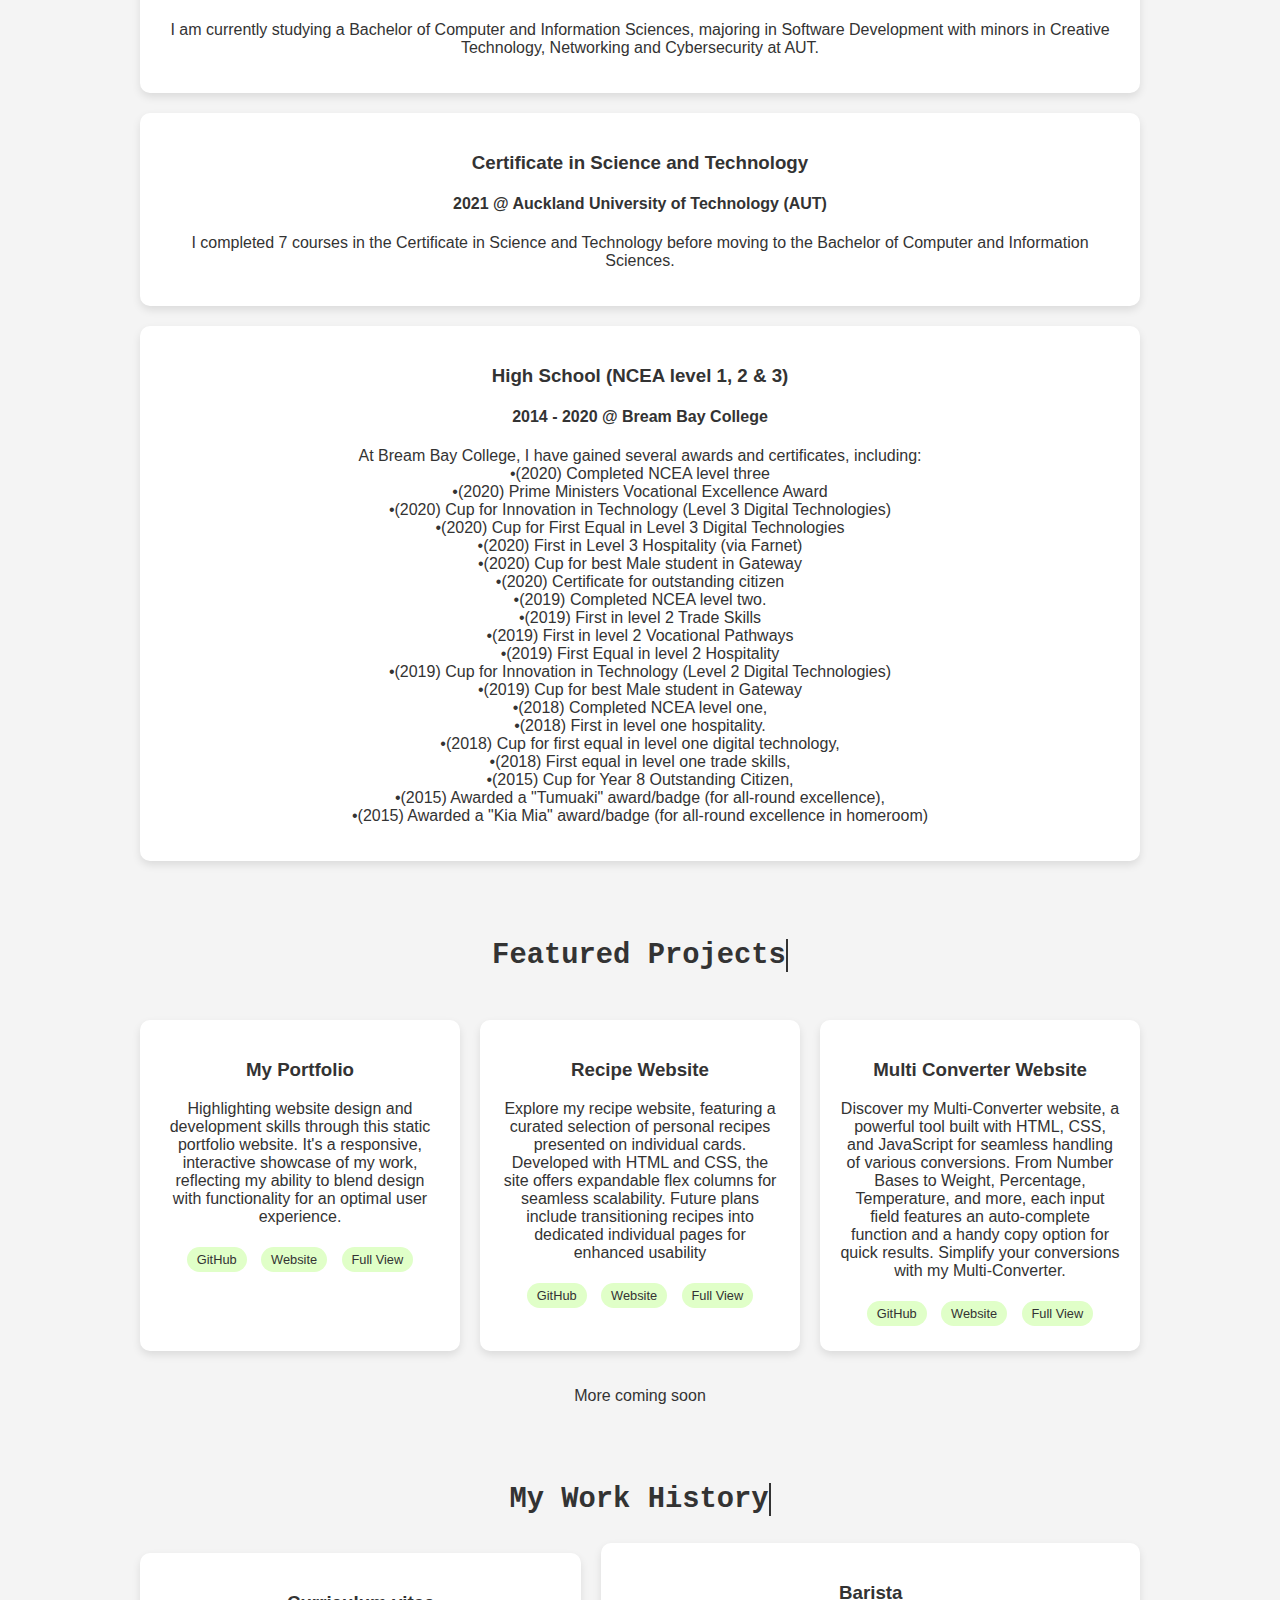
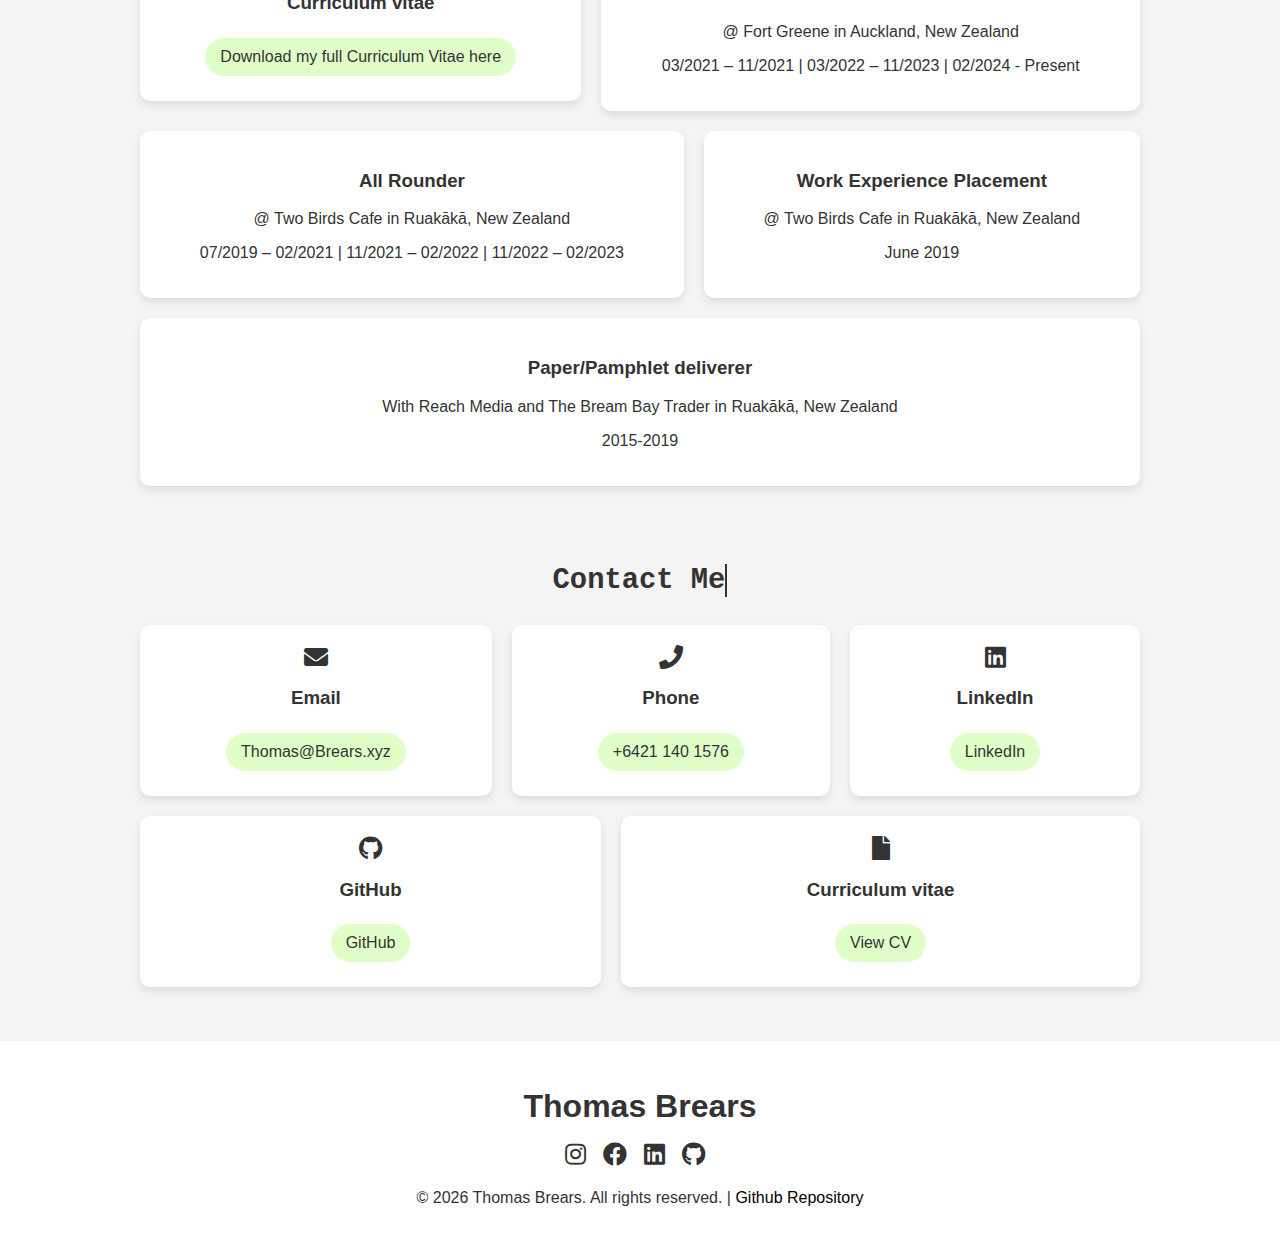
==== commit bddff834: "Education and work history add" ====
--- a/index.html
+++ b/index.html
@@ -34,7 +34,13 @@
 					<a href="#about">
 						About
 					</a>
-					<div class="dropdown">
+                    <a href="#projects">
+						Projects
+					</a>
+                    <a href="#tech-stack">
+						Tech Stack
+					</a>
+					<!--<div class="dropdown">
 						<a href="#projects" class="dropbtn">
 							Projects
 						</a>
@@ -46,10 +52,7 @@
 								All Projects
 							</a>
 						</div>
-					</div>
-					<a href="#tech-stack">
-						Tech Stack
-					</a>
+					</div>-->
 					<a href="#contact">
 						CV
 					</a>
@@ -181,6 +184,57 @@
 					</div>
 				</div>
 			</section>
+            
+            <!-- Education -->
+			<section id="contact">
+				<div class="typed-out-container">
+					<h2 class="typed-out start">
+						Education & Certifications
+					</h2>
+				</div>
+				<div class="flex-container">
+                    <div class="contact-box">
+                        <h3>Bachelor of Computer and Information Sciences</h3>
+						<h4>2022 - Present @ Auckland University of Technology (AUT)</h4>
+						<p>I am currently studying a Bachelor of Computer and Information Sciences, majoring in Software Development with minors in Creative Technology, Networking and Cybersecurity at AUT.</p>
+					</div>
+                    <div class="contact-box">
+                        <h3>Certificate in Science and Technology</h3>
+						<h4>2021 @ Auckland University of Technology (AUT)</h4>
+						<p>I completed 7 courses in the Certificate in Science and Technology before moving to the Bachelor of Computer and Information Sciences.</p>
+					</div>
+                    <div class="contact-box">
+                        <h3>High School (NCEA level 1, 2 & 3)</h3>
+						<h4>2014 - 2020 @ Bream Bay College</h4>
+						<p>At Bream Bay College, I have gained several awards and certificates, including:
+                        <br>•(2020) Completed NCEA level three
+                        <br>•(2020) Prime Ministers Vocational Excellence Award
+                        <br>•(2020) Cup for Innovation in Technology (Level 3 Digital Technologies)
+                        <br>•(2020) Cup for First Equal in Level 3 Digital Technologies
+                        <br>•(2020) First in Level 3 Hospitality (via Farnet)
+                        <br>•(2020) Cup for best Male student in Gateway
+                        <br>•(2020) Certificate for outstanding citizen
+                        <br>•(2019) Completed NCEA level two.
+                        <br>•(2019) First in level 2 Trade Skills
+                        <br>•(2019) First in level 2 Vocational Pathways
+                        <br>•(2019) First Equal in level 2 Hospitality
+                        <br>•(2019) Cup for Innovation in Technology (Level 2 Digital Technologies)
+                        <br>•(2019) Cup for best Male student in Gateway
+                        <br>•(2018) Completed NCEA level one,
+                        <br>•(2018) First in level one hospitality.
+                        <br>•(2018) Cup for first equal in level one digital technology,
+                        <br>•(2018) First equal in level one trade skills,
+                        <br>•(2015) Cup for Year 8 Outstanding Citizen,
+                        <br>•(2015) Awarded a "Tumuaki" award/badge (for all-round excellence),
+                        <br>•(2015) Awarded a "Kia Mia" award/badge (for all-round excellence in homeroom)
+                        </p>
+					</div>
+                    
+                    
+				</div>
+			</section>
+            <br><br><br>
+            
 			<!-- Featured Projects Section -->
 			<div class="typed-out-container">
 				<h2 class="typed-out start">
@@ -203,11 +257,60 @@
                         </div>
                     </div>
                 </div>
-                
+
                 <div class="project-featured-box">
 					<div class="project-featured-info">
 						<h3>
-							Project Title 1
+							Recipe Website
+						</h3>
+						<p>
+							Explore my recipe website, featuring a curated selection of personal recipes presented on individual cards. Developed with HTML and CSS, the site offers expandable flex columns for seamless scalability. Future plans include transitioning recipes into dedicated individual pages for enhanced usability
+						</p>
+						<div class="project-links">
+							<a href="http://github.com/thomasbrears/recipewebsite" class="btn btn-small" target="_blank"
+							rel="noopener noreferrer">
+								GitHub
+							</a>
+							<a href="https://thomasrecipe.netlify.app/" class="btn btn-small" target="_blank" rel="noopener">
+								Website
+							</a>
+							<!-- The button for opening the modal -->
+							<button class="btn btn-small" onclick="openModal('Recipe Website', 'Welcome to my recipe website a meticulously crafted digital platform designed to share a select assortment of my personal culinary creations Developed using HTML and CSS this website boasts a clean and efficient design featuring expandable flex columns for effortless scalability as the recipe collection grows. Each recipe is elegantly presented on its own individual card showcasing a striking photo background alongside clear and concise titles and taglines While currently accessible as PDF pages future plans include transitioning these recipes into dedicated individual pages enhancing usability and accessibility for visitors. Explore a curated selection of delectable recipes meticulously curated and thoughtfully presented on my recipe website', ['HTML ', 'CSS '], 'img/recipesite.png', 'http://github.com/thomasbrears/recipewebsite', 'https://thomasrecipe.netlify.app/')">
+								Full View
+							</button>
+						</div>
+					</div>
+				</div>
+                
+				<div class="project-featured-box">
+					<div class="project-featured-info">
+						<h3>
+							Multi Converter Website
+						</h3>
+						<p>
+							Discover my Multi-Converter website, a powerful tool built with HTML, CSS, and JavaScript for seamless handling of various conversions. From Number Bases to Weight, Percentage, Temperature, and more, each input field features an auto-complete function and a handy copy option for quick results. Simplify your conversions with my Multi-Converter.
+						</p>
+						<div class="project-links">
+							<a href="http://github.com/thomasbrears/converter" class="btn btn-small" target="_blank"
+							rel="noopener noreferrer">
+								GitHub
+							</a>
+							<a href="https://multiconverter.pages.dev/" class="btn btn-small" target="_blank" rel="noopener">
+								Website
+							</a>
+							<!-- The button for opening the modal -->
+							<button class="btn btn-small" onclick="openModal('Multi Converter Website', 'Introducing my Multi-Converter website – a versatile platform meticulously designed for seamless handling of various conversions. Built using a robust combination of HTML, CSS, and JavaScript, this dynamic tool empowers users to effortlessly convert values across multiple domains. Experience the convenience of automatic completion as you enter values in any field, streamlining the conversion process for Number Bases, Weight, Percentage, Temperature, ASCII/Unicode, Time, Length, Area, Volume, Angle, and Speed. Each input field is equipped with a convenient copy function, allowing users to easily replicate results for immediate use. In addition to its functional prowess, the website offers a sleek and user-friendly interface, complemented by a Dark Mode for a comfortable and visually appealing experience. Explore the efficiency of my Multi-Converter – your go-to solution for quick and accurate conversions across a spectrum of units.', ['HTML ', 'CSS ', 'JavaScript'], 'img/multiconverter.png', 'http://github.com/thomasbrears/converter', 'https://multiconverter.pages.dev/')">
+								Full View
+							</button>
+						</div>
+					</div>
+				</div>
+                <p>More coming soon</p>
+                <!--
+				<div class="project-featured-box">
+					<div class="project-featured-info">
+						<h3>
+							Project Title
 						</h3>
 						<p>
 							Short description of the project...
@@ -220,18 +323,16 @@
 							<a href="http://project1.com" class="btn btn-small" target="_blank" rel="noopener">
 								Website
 							</a>
-							<!-- The button for opening the modal -->
 							<button class="btn btn-small" onclick="openModal('Project Title 1', 'Long description of Project...', ['HTML ', 'CSS ', 'JavaScript'], 'img/multiconverter.png', 'http://github.com/project1', 'http://project1.com')">
 								Full View
 							</button>
 						</div>
 					</div>
 				</div>
-                
 				<div class="project-featured-box">
 					<div class="project-featured-info">
 						<h3>
-							Project Title 1
+							Project Title
 						</h3>
 						<p>
 							Short description of the project...
@@ -244,59 +345,12 @@
 							<a href="http://project1.com" class="btn btn-small" target="_blank" rel="noopener">
 								Website
 							</a>
-							<!-- The button for opening the modal -->
-							<button class="btn btn-small" onclick="openModal('Project Title 1', 'Long description of Project...', ['HTML ', 'CSS ', 'JavaScript'], 'img/multiconverter.png', 'http://github.com/project1', 'http://project1.com')">
-								Full View
-							</button>
-						</div>
-					</div>
-				</div>
-				<div class="project-featured-box">
-					<div class="project-featured-info">
-						<h3>
-							Project Title 1
-						</h3>
-						<p>
-							Short description of the project...
-						</p>
-						<div class="project-links">
-							<a href="http://github.com/project1" class="btn btn-small" target="_blank"
-							rel="noopener noreferrer">
-								GitHub
-							</a>
-							<a href="http://project1.com" class="btn btn-small" target="_blank" rel="noopener">
-								Website
-							</a>
-							<!-- The button for opening the modal -->
-							<button class="btn btn-small" onclick="openModal('Project Title 1', 'Long description of Project...', ['HTML ', 'CSS ', 'JavaScript'], 'img/multiconverter.png', 'http://github.com/project1', 'http://project1.com')">
-								Full View
-							</button>
-						</div>
-					</div>
-				</div>
-				<div class="project-featured-box">
-					<div class="project-featured-info">
-						<h3>
-							Project Title 1
-						</h3>
-						<p>
-							Short description of the project...
-						</p>
-						<div class="project-links">
-							<a href="http://github.com/project1" class="btn btn-small" target="_blank"
-							rel="noopener noreferrer">
-								GitHub
-							</a>
-							<a href="http://project1.com" class="btn btn-small" target="_blank" rel="noopener">
-								Website
-							</a>
-							<!-- The button for opening the modal -->
 							<button class="btn btn-small" onclick="openModal('Project Title 1', 'Long description of Project...', ['CSS ', 'JavaScript'], 'img/multiconverter.png', 'http://github.com/project1', 'http://project1.com')">
 								Full View
 							</button>
 						</div>
 					</div>
-				</div>
+				</div> -->
 			</section>
             
 			<!-- The Modal -->
@@ -317,6 +371,49 @@
 				View all projects in detail
 			</a> -->
 			<br>
+            
+            
+                                        <!-- Work History -->
+			<section id="work">
+				<div class="typed-out-container">
+					<h2 class="typed-out start">
+						My Work History
+					</h2>
+				</div>
+				<div class="flex-container">
+					<div class="contact-box">
+						<h3>
+							Curriculum vitae
+						</h3>
+						<a href="img/cv" class="btn" target="_blank">
+							Download my full Curriculum Vitae here
+						</a>
+					</div>
+                    
+                    <div class="contact-box">
+						<h3>Barista</h3>
+						<p>@ Fort Greene in Auckland, New Zealand</p>
+                        <p>03/2021 – 11/2021 | 03/2022 – 11/2023 | 02/2024 - Present</p>
+					</div>
+                    <div class="contact-box">
+						<h3>All Rounder</h3>
+						<p>@ Two Birds Cafe in Ruakākā, New Zealand</p>
+                        <p>07/2019 – 02/2021 | 11/2021 – 02/2022 | 11/2022 – 02/2023</p>
+					</div>
+                    <div class="contact-box">
+						<h3>Work Experience Placement</h3>
+						<p>@ Two Birds Cafe in Ruakākā, New Zealand</p>
+                        <p>June 2019</p>
+					</div>
+                    <div class="contact-box">
+						<h3>Paper/Pamphlet deliverer</h3>
+						<p>With Reach Media and The Bream Bay Trader in Ruakākā, New Zealand</p>
+                        <p>2015-2019</p>
+					</div>
+                    
+				</div>
+			</section>
+            <br><br><br>
             
 			<!-- Contact Information Section -->
 			<section id="contact">
@@ -392,7 +489,7 @@
 							Thomas Brears
 						</h2>
 						<p>
-							Kia Ora! I’m Thomas, a third-year student at Auckland University of Technology, pursuing a Bachelor of Computer and Information Sciences with a major in Software Development and minors in Networking & Cyber Security and Creative Technologies. My academic journey in Aotearoa New Zealand is a testament to my dedication to the ever-evolving IT industry, where I channel my passion for technology and food into innovative projects.
+							
 						</p>
 						<div class="social-links">
 							<!-- Social Links -->
@@ -421,7 +518,7 @@
 							var CurrentYear = new Date().getFullYear();
 							document.write(CurrentYear);
 						</script>
-						Thomas Brears. All rights reserved.
+						Thomas Brears. All rights reserved. | <a style="color: black; text-decoration: none" href="http://github.com/thomasbrears/portfolio" target="_blank"> Github Repository</a>
 					</p>
 				</div>
 			</div>
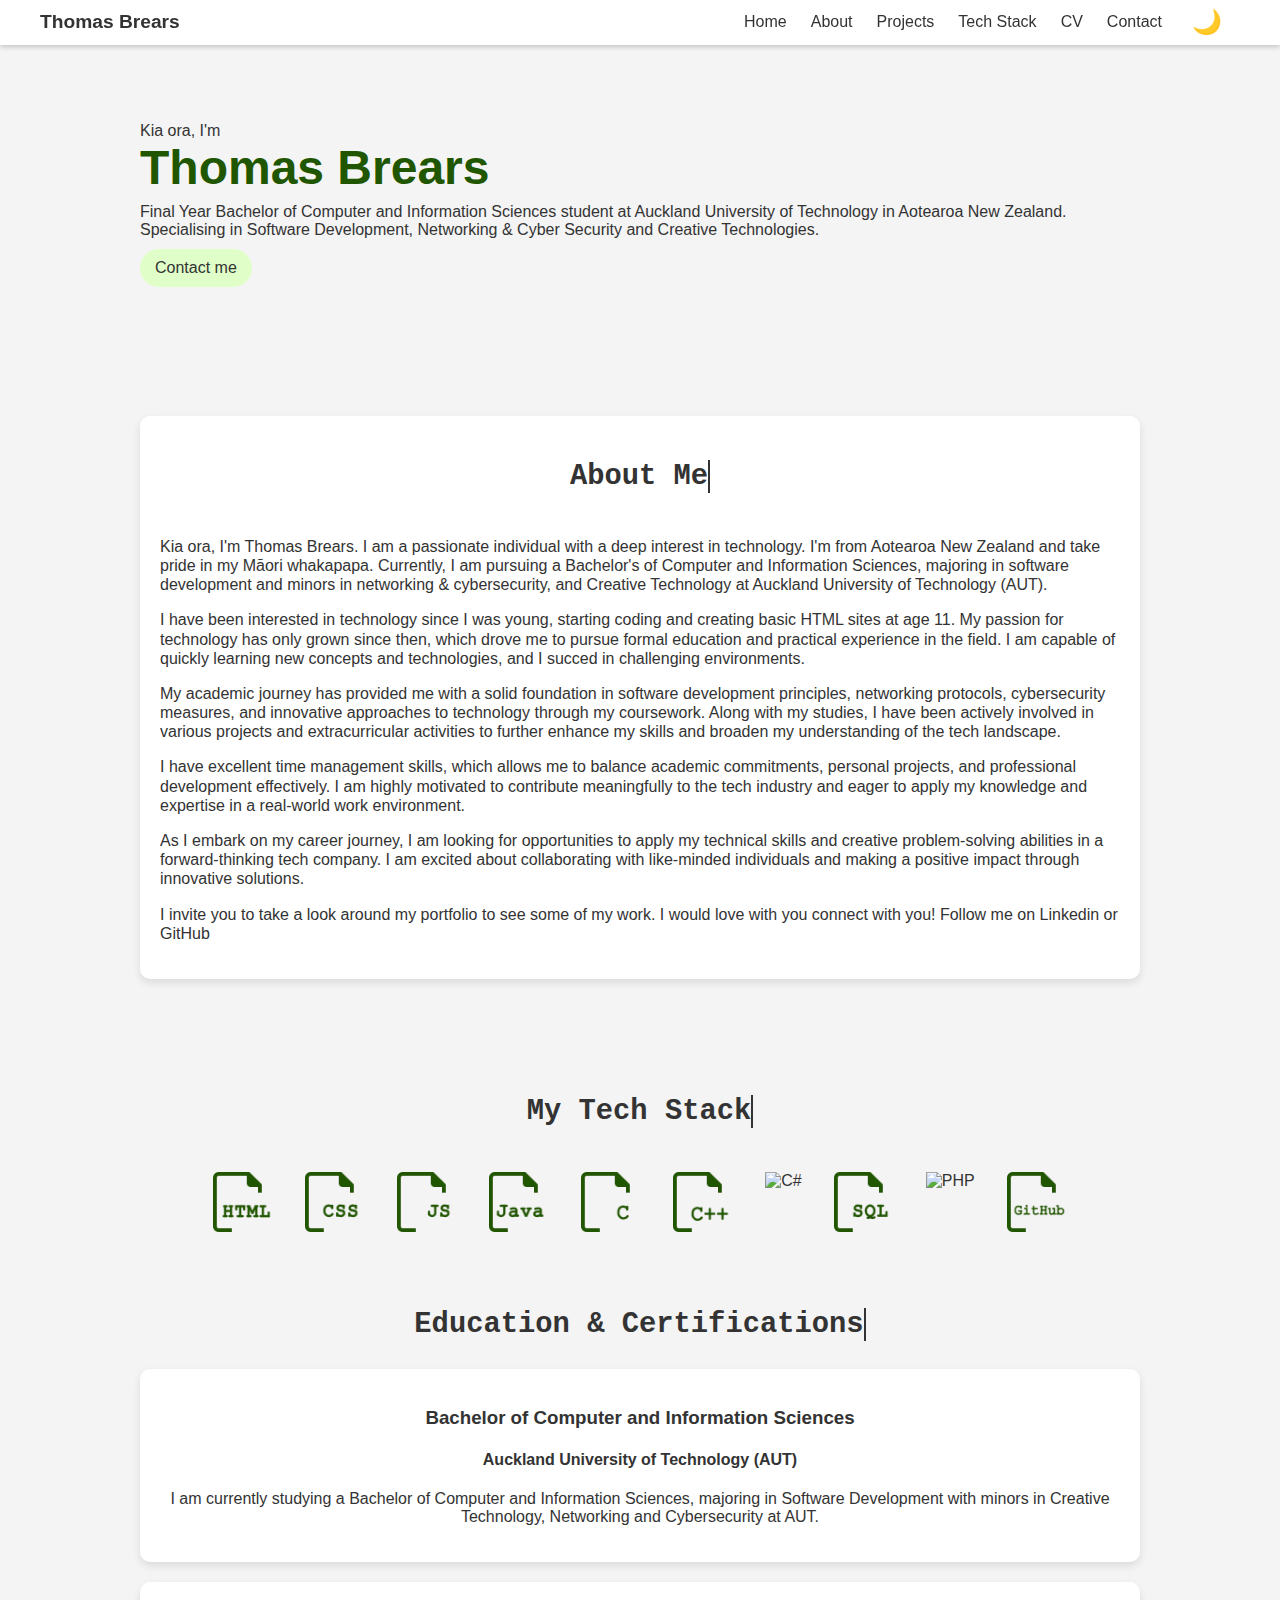
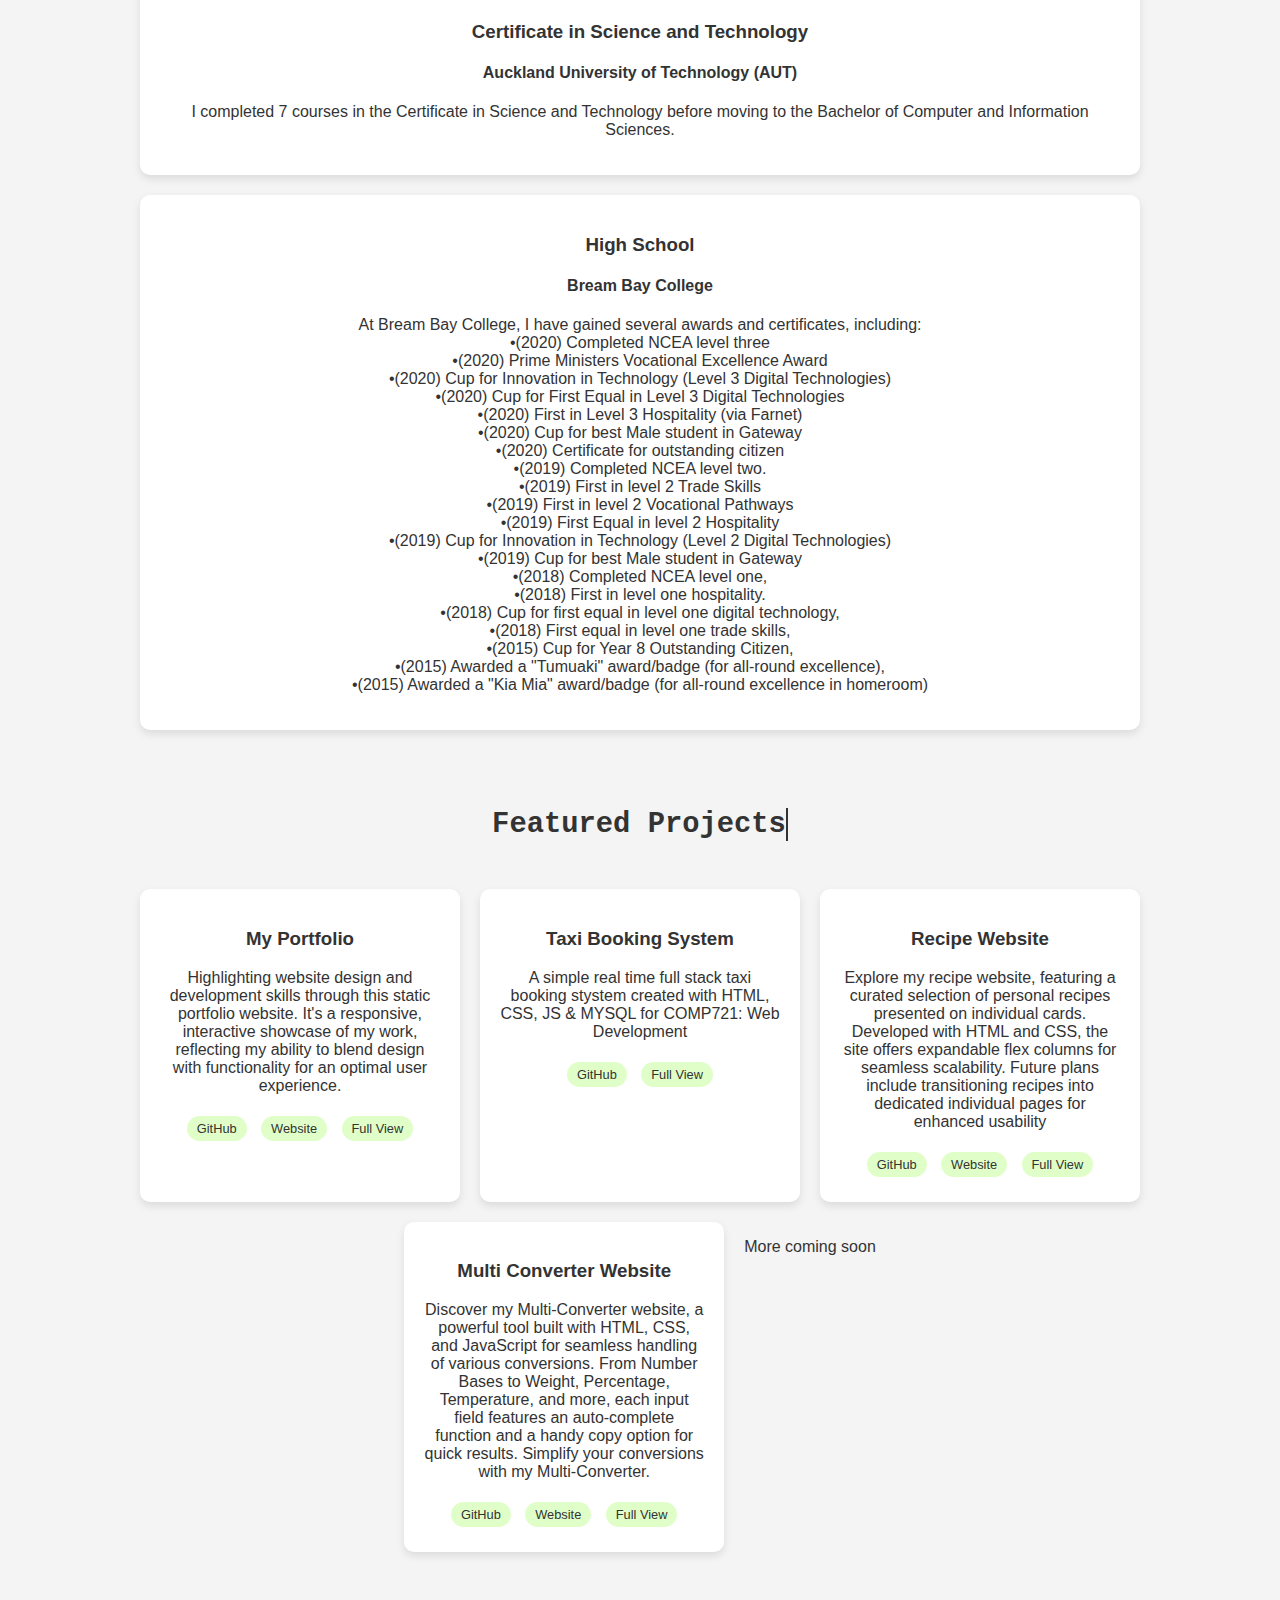
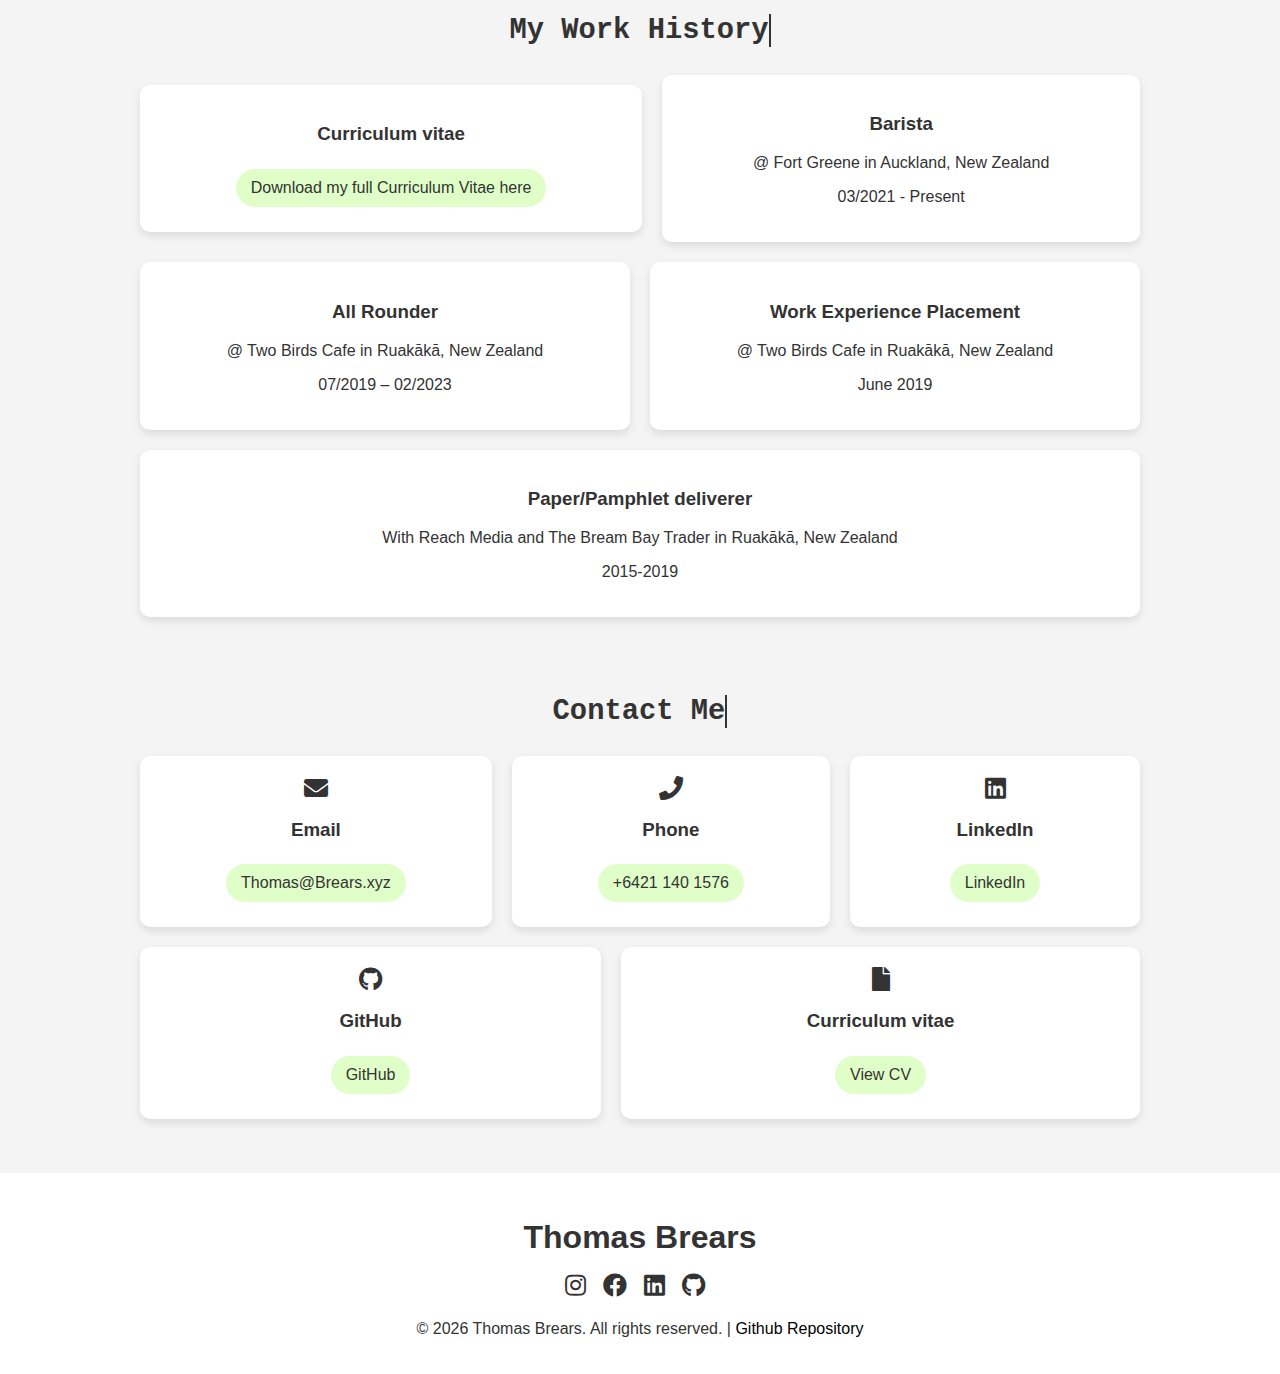
==== commit ef3aed2b: "General update" ====
--- a/index.html
+++ b/index.html
@@ -4,8 +4,28 @@
 		<meta charset="UTF-8">
 		<meta name="viewport" content="width=device-width, initial-scale=1.0">
 		<title>
-			Thomas Brears' Portfolio
+			Thomas Brears' Portfolio | Software Development, Networking & Cyber Security and Creative Technologies
 		</title>
+        <meta name="description" content="The portfolio of Thomas Brears, a computer science student specializing in software development with minors in networking, cyber security, and creative technologies.">
+        <meta name="keywords" content="ThomasBrears, Thomas Brears, AUT, Auckland University of Technology, Computer Science Student, Software Development, Networking, Cyber Security, Creative Technologies, Portfolio, Projects, Innovation, Technology, Programming, Coding, Web Development, Networking Projects, Cyber Security Projects, Creative Technology Projects, BCIS">
+        <meta name="robots" content="index, follow">
+        <link rel="canonical" href="https://thomasbrears.pages.dev">
+        <meta name="author" content="Thomas Brears">
+        <meta property="og:title" content="Portfolio of Thomas Brears">
+        <meta property="og:description" content="The portfolio of Thomas Brears, a computer science student specializing in software development with minors in networking, cyber security, and creative technologies.">
+        <meta property="og:url" content="thomas.brears.xyz">
+        <meta property="og:type" content="website">
+        
+        <!-- Google tag (gtag.js) -->
+        <script async src="https://www.googletagmanager.com/gtag/js?id=G-KBMV0TFNT9"></script>
+        <script>
+          window.dataLayer = window.dataLayer || [];
+          function gtag(){dataLayer.push(arguments);}
+          gtag('js', new Date());
+
+          gtag('config', 'G-KBMV0TFNT9');
+        </script>
+        
 		<link rel="stylesheet" href="https://cdnjs.cloudflare.com/ajax/libs/font-awesome/5.15.1/css/all.min.css">
 		<link rel="stylesheet" href="style.css">
 		<script src="script.js" defer>
@@ -95,23 +115,14 @@
 			<section id="about">
 				<div class="about-container">
 					<div class="typed-out-container">
-						<h2 class="typed-out start">
-							About Me
-						</h2>
-					</div>
-					<p>Kia Ora! I'm Thomas, a passionate future software developer in my third year at Auckland University of Technology, where I'm completing my Bachelor's in Computer and Information Sciences. My major in Software Development, coupled with minors in Networking & Cyber Security and Creative Technologies, equips me with a robust technical foundation and a flair for creative problem-solving.</p>
-
-                    <p>From a young age, I've been fascinated by the magic of code and its potential to transform ideas into tangible solutions. This fascination turned into a vocation as I began my academic journey in Aotearoa New Zealand, a place that has nurtured my aspirations and widened my perspectives on innovation in the IT sector. I relish the challenge of integrating the logic of programming with the creativity of culinary arts to cook up projects that are as delightful as they are functional.</p>
-
-                    <p>With a portfolio that includes various programs and websites, I bring a blend of creativity and technical expertise to the table. My enthusiasm for all things IT is matched by a commitment to excellence and a proven ability to adapt and learn swiftly, ensuring that I can meet the challenges of this industry.</p>
-
-                    <p>I'm committed to becoming a software developer who not only writes clean, efficient code but also deeply understands user and business needs. With a proactive attitude and a tireless work ethic, I am ready to dive into the world of software development, bringing with me a dedication to continuous improvement and excellence.</p>
-
-                    <p>My work ethic is underpinned by honesty and a strong sense of motivation, which, when combined with my time management skills, makes me an asset in collaborative environments. I'm keen on taking my practical knowledge further by engaging in opportunities that enrich my experience and contribute to my career aspirations.</p>
-
-                    <p>Reliable and ready to tackle any task, I am looking forward to adding value to future projects and teams while embracing the chance to learn from industry peers. My goal is to forge a successful career path in IT, driven by a belief that through hard work and continual learning, I can achieve excellence in my endeavors.</p>
-
-                    <p>I invite you to peruse my portfolio to see the innovation and meticulous care I invest in my work. If you're looking for someone with a fresh perspective and a relentless drive to create outstanding software, let's connect! I am keen to join a team where I can contribute, learn, and grow as a developer, and I look forward to discussing how we can collaborate to build exceptional IT solutions.</p>
+						<h2 class="typed-out start">About Me</h2>
+					</div>
+					<p>Kia ora, I'm Thomas Brears. I am a passionate individual with a deep interest in technology. I'm from Aotearoa New Zealand and take pride in my Māori whakapapa. Currently, I am pursuing a Bachelor's of Computer and Information Sciences, majoring in software development and minors in networking & cybersecurity, and Creative Technology at Auckland University of Technology (AUT).</p>
+					<p>I have been interested in technology since I was young, starting coding and creating basic HTML sites at age 11. My passion for technology has only grown since then, which drove me to pursue formal education and practical experience in the field. I am capable of quickly learning new concepts and technologies, and I succed in challenging environments.</p>
+					<p>My academic journey has provided me with a solid foundation in software development principles, networking protocols, cybersecurity measures, and innovative approaches to technology through my coursework. Along with my studies, I have been actively involved in various projects and extracurricular activities to further enhance my skills and broaden my understanding of the tech landscape.</p>
+					<p>I have excellent time management skills, which allows me to balance academic commitments, personal projects, and professional development effectively. I am highly motivated to contribute meaningfully to the tech industry and eager to apply my knowledge and expertise in a real-world work environment.</p>
+					<p>As I embark on my career journey, I am looking for opportunities to apply my technical skills and creative problem-solving abilities in a forward-thinking tech company. I am excited about collaborating with like-minded individuals and making a positive impact through innovative solutions.</p>
+                    <p>I invite you to take a look around my portfolio to see some of my work. I would love with you connect with you! Follow me on Linkedin or GitHub</p>
 				</div>
 			</section>
 			<!-- Tech Stack Section -->
@@ -195,17 +206,17 @@
 				<div class="flex-container">
                     <div class="contact-box">
                         <h3>Bachelor of Computer and Information Sciences</h3>
-						<h4>2022 - Present @ Auckland University of Technology (AUT)</h4>
+						<h4>Auckland University of Technology (AUT)</h4>
 						<p>I am currently studying a Bachelor of Computer and Information Sciences, majoring in Software Development with minors in Creative Technology, Networking and Cybersecurity at AUT.</p>
 					</div>
                     <div class="contact-box">
                         <h3>Certificate in Science and Technology</h3>
-						<h4>2021 @ Auckland University of Technology (AUT)</h4>
+						<h4>Auckland University of Technology (AUT)</h4>
 						<p>I completed 7 courses in the Certificate in Science and Technology before moving to the Bachelor of Computer and Information Sciences.</p>
 					</div>
                     <div class="contact-box">
-                        <h3>High School (NCEA level 1, 2 & 3)</h3>
-						<h4>2014 - 2020 @ Bream Bay College</h4>
+                        <h3>High School</h3>
+						<h4>Bream Bay College</h4>
 						<p>At Bream Bay College, I have gained several awards and certificates, including:
                         <br>•(2020) Completed NCEA level three
                         <br>•(2020) Prime Ministers Vocational Excellence Award
@@ -258,50 +269,42 @@
                     </div>
                 </div>
 
+				<div class="project-featured-box">
+					<div class="project-featured-info">
+						<h3>Taxi Booking System</h3>
+						<p>A simple real time full stack taxi booking stystem created with HTML, CSS, JS & MYSQL for COMP721: Web Development</p>
+						<div class="project-links">
+							
+							<a href="https://github.com/thomasbrears/assign2" class="btn btn-small" target="_blank" rel="noopener">GitHub</a>
+							
+							<button class="btn btn-small" onclick="openModal('Taxi Booking System', 'A simple real time full stack taxi booking stystem created with a HTML frontend and JS for server side rendering and PHP my Admin and MYSQL for story data. This was created as course work for COMP721: Web Development scoring A+ (This website is hosted on the internal AUT servers, so you will not be able to access it)', ['HTML ', 'CSS ', 'JavaScript ', 'MYSQL'], 'img/taxi1.png', 'https://github.com/thomasbrears/assign2', '#')">Full View</button>
+						</div>
+					</div>
+				</div>
+
                 <div class="project-featured-box">
 					<div class="project-featured-info">
-						<h3>
-							Recipe Website
-						</h3>
-						<p>
-							Explore my recipe website, featuring a curated selection of personal recipes presented on individual cards. Developed with HTML and CSS, the site offers expandable flex columns for seamless scalability. Future plans include transitioning recipes into dedicated individual pages for enhanced usability
-						</p>
+						<h3>Recipe Website</h3>
+						<p>Explore my recipe website, featuring a curated selection of personal recipes presented on individual cards. Developed with HTML and CSS, the site offers expandable flex columns for seamless scalability. Future plans include transitioning recipes into dedicated individual pages for enhanced usability</p>
 						<div class="project-links">
-							<a href="http://github.com/thomasbrears/recipewebsite" class="btn btn-small" target="_blank"
-							rel="noopener noreferrer">
-								GitHub
-							</a>
-							<a href="https://thomasrecipe.netlify.app/" class="btn btn-small" target="_blank" rel="noopener">
-								Website
-							</a>
+							<a href="http://github.com/thomasbrears/recipewebsite" class="btn btn-small" target="_blank"rel="noopener noreferrer">GitHub</a>
+							<a href="https://thomasrecipe.netlify.app/" class="btn btn-small" target="_blank" rel="noopener">Website</a>
 							<!-- The button for opening the modal -->
-							<button class="btn btn-small" onclick="openModal('Recipe Website', 'Welcome to my recipe website a meticulously crafted digital platform designed to share a select assortment of my personal culinary creations Developed using HTML and CSS this website boasts a clean and efficient design featuring expandable flex columns for effortless scalability as the recipe collection grows. Each recipe is elegantly presented on its own individual card showcasing a striking photo background alongside clear and concise titles and taglines While currently accessible as PDF pages future plans include transitioning these recipes into dedicated individual pages enhancing usability and accessibility for visitors. Explore a curated selection of delectable recipes meticulously curated and thoughtfully presented on my recipe website', ['HTML ', 'CSS '], 'img/recipesite.png', 'http://github.com/thomasbrears/recipewebsite', 'https://thomasrecipe.netlify.app/')">
-								Full View
-							</button>
+							<button class="btn btn-small" onclick="openModal('Recipe Website', 'Welcome to my recipe website a meticulously crafted digital platform designed to share a select assortment of my personal culinary creations Developed using HTML and CSS this website boasts a clean and efficient design featuring expandable flex columns for effortless scalability as the recipe collection grows. Each recipe is elegantly presented on its own individual card showcasing a striking photo background alongside clear and concise titles and taglines While currently accessible as PDF pages future plans include transitioning these recipes into dedicated individual pages enhancing usability and accessibility for visitors. Explore a curated selection of delectable recipes meticulously curated and thoughtfully presented on my recipe website', ['HTML ', 'CSS '], 'img/recipesite.png', 'http://github.com/thomasbrears/recipewebsite', 'https://thomasrecipe.netlify.app/')">Full View</button>
 						</div>
 					</div>
 				</div>
                 
 				<div class="project-featured-box">
 					<div class="project-featured-info">
-						<h3>
-							Multi Converter Website
-						</h3>
-						<p>
-							Discover my Multi-Converter website, a powerful tool built with HTML, CSS, and JavaScript for seamless handling of various conversions. From Number Bases to Weight, Percentage, Temperature, and more, each input field features an auto-complete function and a handy copy option for quick results. Simplify your conversions with my Multi-Converter.
-						</p>
+						<h3>Multi Converter Website</h3>
+						<p>Discover my Multi-Converter website, a powerful tool built with HTML, CSS, and JavaScript for seamless handling of various conversions. From Number Bases to Weight, Percentage, Temperature, and more, each input field features an auto-complete function and a handy copy option for quick results. Simplify your conversions with my Multi-Converter.</p>
 						<div class="project-links">
 							<a href="http://github.com/thomasbrears/converter" class="btn btn-small" target="_blank"
-							rel="noopener noreferrer">
-								GitHub
-							</a>
-							<a href="https://multiconverter.pages.dev/" class="btn btn-small" target="_blank" rel="noopener">
-								Website
-							</a>
+							rel="noopener noreferrer">GitHub</a>
+							<a href="https://multiconverter.pages.dev/" class="btn btn-small" target="_blank" rel="noopener">Website</a>
 							<!-- The button for opening the modal -->
-							<button class="btn btn-small" onclick="openModal('Multi Converter Website', 'Introducing my Multi-Converter website – a versatile platform meticulously designed for seamless handling of various conversions. Built using a robust combination of HTML, CSS, and JavaScript, this dynamic tool empowers users to effortlessly convert values across multiple domains. Experience the convenience of automatic completion as you enter values in any field, streamlining the conversion process for Number Bases, Weight, Percentage, Temperature, ASCII/Unicode, Time, Length, Area, Volume, Angle, and Speed. Each input field is equipped with a convenient copy function, allowing users to easily replicate results for immediate use. In addition to its functional prowess, the website offers a sleek and user-friendly interface, complemented by a Dark Mode for a comfortable and visually appealing experience. Explore the efficiency of my Multi-Converter – your go-to solution for quick and accurate conversions across a spectrum of units.', ['HTML ', 'CSS ', 'JavaScript'], 'img/multiconverter.png', 'http://github.com/thomasbrears/converter', 'https://multiconverter.pages.dev/')">
-								Full View
-							</button>
+							<button class="btn btn-small" onclick="openModal('Multi Converter Website', 'Introducing my Multi-Converter website – a versatile platform meticulously designed for seamless handling of various conversions. Built using a robust combination of HTML, CSS, and JavaScript, this dynamic tool empowers users to effortlessly convert values across multiple domains. Experience the convenience of automatic completion as you enter values in any field, streamlining the conversion process for Number Bases, Weight, Percentage, Temperature, ASCII/Unicode, Time, Length, Area, Volume, Angle, and Speed. Each input field is equipped with a convenient copy function, allowing users to easily replicate results for immediate use. In addition to its functional prowess, the website offers a sleek and user-friendly interface, complemented by a Dark Mode for a comfortable and visually appealing experience. Explore the efficiency of my Multi-Converter – your go-to solution for quick and accurate conversions across a spectrum of units.', ['HTML ', 'CSS ', 'JavaScript'], 'img/multiconverter.png', 'http://github.com/thomasbrears/converter', 'https://multiconverter.pages.dev/')">Full View</button>
 						</div>
 					</div>
 				</div>
@@ -309,48 +312,18 @@
                 <!--
 				<div class="project-featured-box">
 					<div class="project-featured-info">
-						<h3>
-							Project Title
-						</h3>
-						<p>
-							Short description of the project...
-						</p>
+						<h3>TITLE</h3>
+						<p>SHORT DESCRIPTION.</p>
 						<div class="project-links">
-							<a href="http://github.com/project1" class="btn btn-small" target="_blank"
-							rel="noopener noreferrer">
-								GitHub
-							</a>
-							<a href="http://project1.com" class="btn btn-small" target="_blank" rel="noopener">
-								Website
-							</a>
-							<button class="btn btn-small" onclick="openModal('Project Title 1', 'Long description of Project...', ['HTML ', 'CSS ', 'JavaScript'], 'img/multiconverter.png', 'http://github.com/project1', 'http://project1.com')">
-								Full View
-							</button>
+							<a href="http://GITHUB.com" class="btn btn-small" target="_blank"
+							rel="noopener noreferrer">GitHub</a>
+							<a href="https://WEBSITE.com/" class="btn btn-small" target="_blank" rel="noopener">Website</a>
+							
+							<button class="btn btn-small" onclick="openModal('TITLE', 'DESCRIPTION', ['TECH ', 'TECH ', 'TECH'], 'img/IMAGE.png', 'http://GITHUB.com', 'https://WEBSITE.com/')">Full View</button>
 						</div>
 					</div>
 				</div>
-				<div class="project-featured-box">
-					<div class="project-featured-info">
-						<h3>
-							Project Title
-						</h3>
-						<p>
-							Short description of the project...
-						</p>
-						<div class="project-links">
-							<a href="http://github.com/project1" class="btn btn-small" target="_blank"
-							rel="noopener noreferrer">
-								GitHub
-							</a>
-							<a href="http://project1.com" class="btn btn-small" target="_blank" rel="noopener">
-								Website
-							</a>
-							<button class="btn btn-small" onclick="openModal('Project Title 1', 'Long description of Project...', ['CSS ', 'JavaScript'], 'img/multiconverter.png', 'http://github.com/project1', 'http://project1.com')">
-								Full View
-							</button>
-						</div>
-					</div>
-				</div> -->
+				-->
 			</section>
             
 			<!-- The Modal -->
@@ -373,7 +346,7 @@
 			<br>
             
             
-                                        <!-- Work History -->
+            <!-- Work History -->
 			<section id="work">
 				<div class="typed-out-container">
 					<h2 class="typed-out start">
@@ -385,7 +358,7 @@
 						<h3>
 							Curriculum vitae
 						</h3>
-						<a href="img/cv" class="btn" target="_blank">
+						<a href="img/cv.pdf" class="btn" target="_blank">
 							Download my full Curriculum Vitae here
 						</a>
 					</div>
@@ -393,12 +366,12 @@
                     <div class="contact-box">
 						<h3>Barista</h3>
 						<p>@ Fort Greene in Auckland, New Zealand</p>
-                        <p>03/2021 – 11/2021 | 03/2022 – 11/2023 | 02/2024 - Present</p>
+                        <p>03/2021 - Present</p>
 					</div>
                     <div class="contact-box">
 						<h3>All Rounder</h3>
 						<p>@ Two Birds Cafe in Ruakākā, New Zealand</p>
-                        <p>07/2019 – 02/2021 | 11/2021 – 02/2022 | 11/2022 – 02/2023</p>
+                        <p>07/2019 – 02/2023</p>
 					</div>
                     <div class="contact-box">
 						<h3>Work Experience Placement</h3>
@@ -424,55 +397,29 @@
 				</div>
 				<div class="flex-container">
 					<div class="contact-box">
-						<i class="fa fa-envelope icon">
-						</i>
-						<h3>
-							Email
-						</h3>
-						<a href="mailto:thomas@brears.xyz" class="btn" target="_blank">
-							Thomas@Brears.xyz
-						</a>
+						<i class="fa fa-envelope icon"></i>
+						<h3>Email</h3>
+						<a href="mailto:thomas@brears.xyz" class="btn" target="_blank">Thomas@Brears.xyz</a>
 					</div>
 					<div class="contact-box">
-						<i class="fa fa-phone icon">
-						</i>
-						<h3>
-							Phone
-						</h3>
-						<a href="tel:+64211401576" class="btn" target="_blank">
-							+6421 140 1576
-						</a>
+						<i class="fa fa-phone icon"></i>
+						<h3>Phone</h3>
+						<a href="tel:+64211401576" class="btn" target="_blank">+6421 140 1576</a>
 					</div>
 					<div class="contact-box">
-						<i class="fab fa-linkedin icon">
-						</i>
-						<h3>
-							LinkedIn
-						</h3>
-						<a href="https://www.linkedin.com/in/thomasbrears/" class="btn" target="_blank"
-						rel="noopener noreferrer">
-							LinkedIn
-						</a>
+						<i class="fab fa-linkedin icon"></i>
+						<h3>LinkedIn</h3>
+						<a href="https://www.linkedin.com/in/thomasbrears/" class="btn" target="_blank"rel="noopener noreferrer">LinkedIn</a>
 					</div>
 					<div class="contact-box">
-						<i class="fab fa-github icon">
-						</i>
-						<h3>
-							GitHub
-						</h3>
-						<a href="http://github.com/thomasbrears" class="btn" target="_blank" rel="noopener noreferrer">
-							GitHub
-						</a>
+						<i class="fab fa-github icon"></i>
+						<h3>GitHub</h3>
+						<a href="http://github.com/thomasbrears" class="btn" target="_blank" rel="noopener noreferrer">GitHub</a>
 					</div>
 					<div class="contact-box">
-						<i class="fa fa-file icon">
-						</i>
-						<h3>
-							Curriculum vitae
-						</h3>
-						<a href="img/cv" class="btn" target="_blank">
-							View CV
-						</a>
+						<i class="fa fa-file icon"></i>
+						<h3>Curriculum vitae</h3>
+						<a href="img/cv.pdf" class="btn" target="_blank">View CV</a>
 					</div>
 				</div>
 			</section>
@@ -485,29 +432,21 @@
 			<div class="footer-content">
 				<div class="footer-container">
 					<div class="footer-left">
-						<h2>
-							Thomas Brears
-						</h2>
-						<p>
-							
-						</p>
+						<h2>Thomas Brears</h2>
+						<p> </p>
 						<div class="social-links">
 							<!-- Social Links -->
 							<a href="http://instagram.com/thomas_brears" target="_blank" rel="noopener noreferrer">
-								<i class="fab fa-instagram">
-								</i>
+								<i class="fab fa-instagram"></i>
 							</a>
 							<a href="http://facebook.com/thomasbrearsnz" target="_blank" rel="noopener noreferrer">
-								<i class="fab fa-facebook">
-								</i>
+								<i class="fab fa-facebook"></i>
 							</a>
 							<a href="http://linkedin.com/in/thomasbrears" target="_blank" rel="noopener noreferrer">
-								<i class="fab fa-linkedin">
-								</i>
+								<i class="fab fa-linkedin"></i>
 							</a>
 							<a href="http://github.com/thomasbrears" target="_blank" rel="noopener noreferrer">
-								<i class="fab fa-github">
-								</i>
+								<i class="fab fa-github"></i>
 							</a>
 						</div>
 					</div>
@@ -524,7 +463,7 @@
 			</div>
 		</footer>
         
-        <!-- Modal pop up for project -->
+<!-- Modal pop up for project -->
 <script>
     function openModal(title, description, languages, imageUrl, githubLink, projectLink) {
         // Populate the modal with the project information
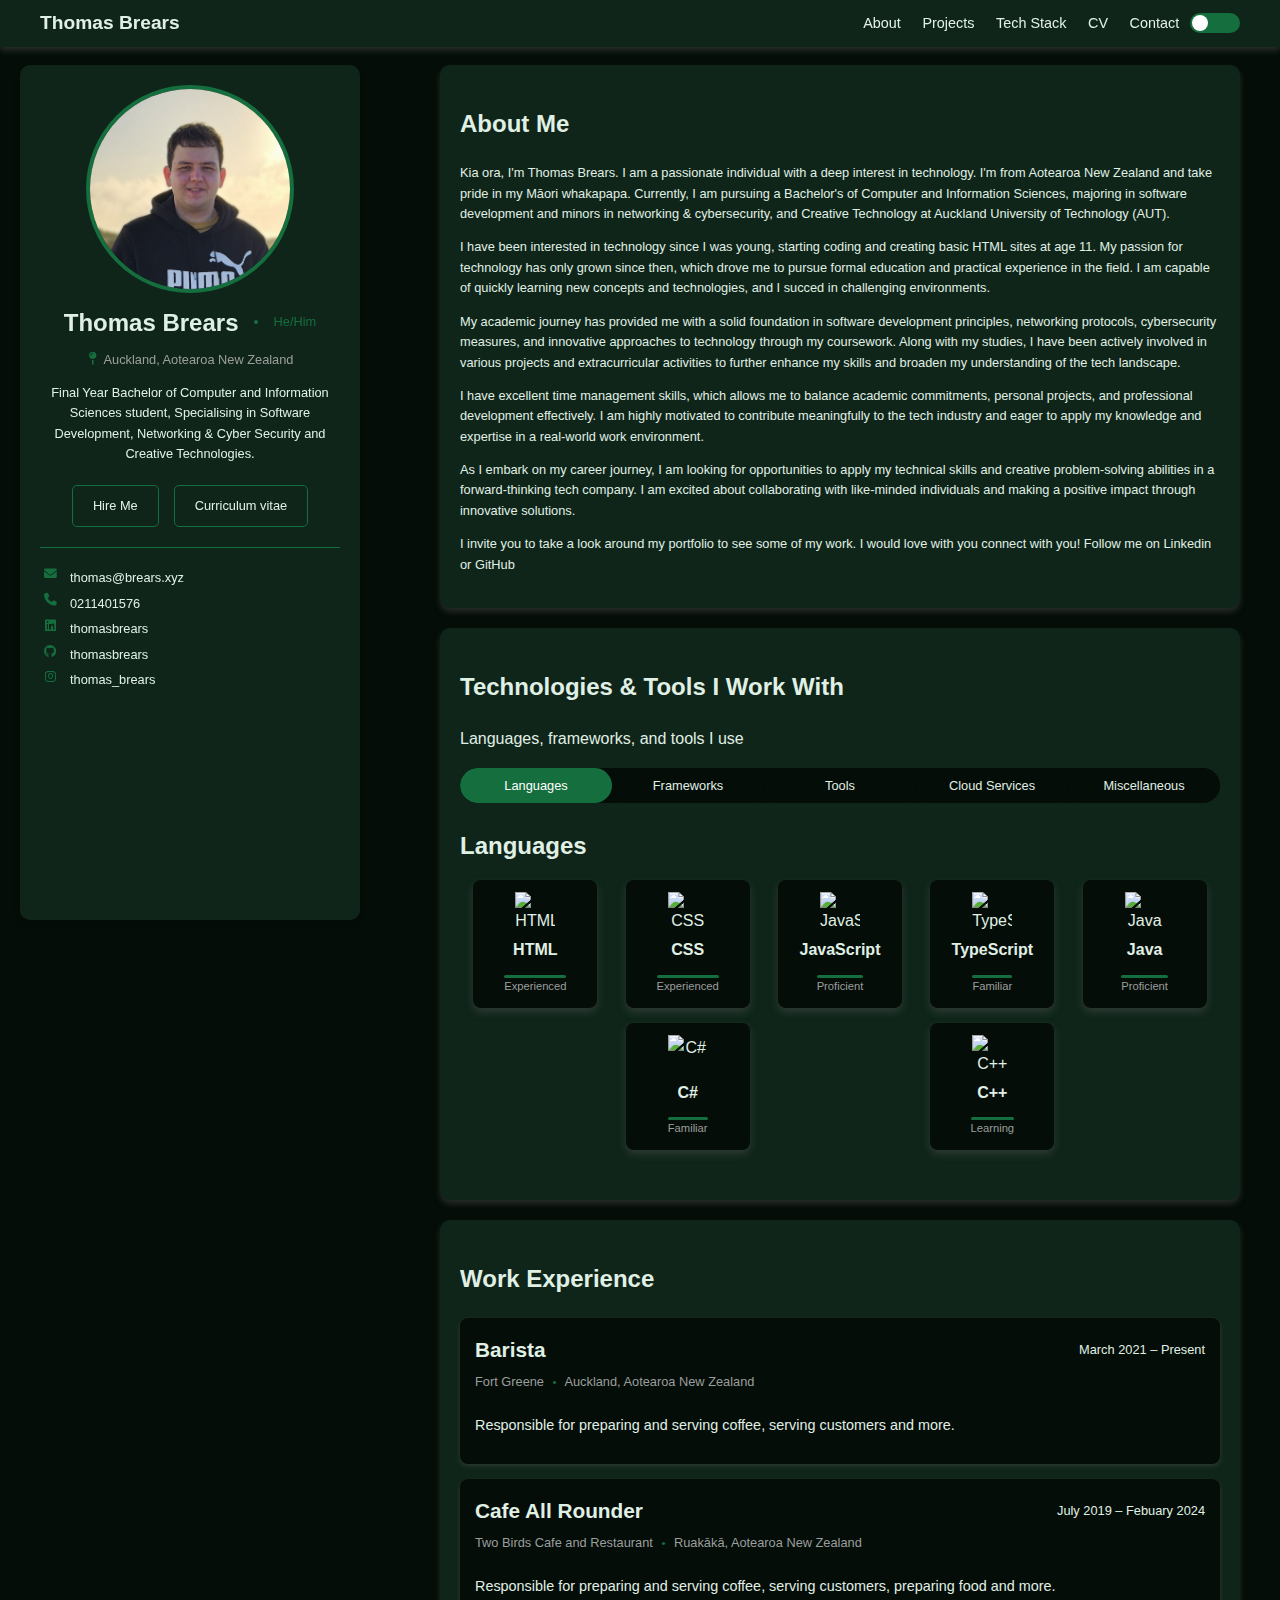
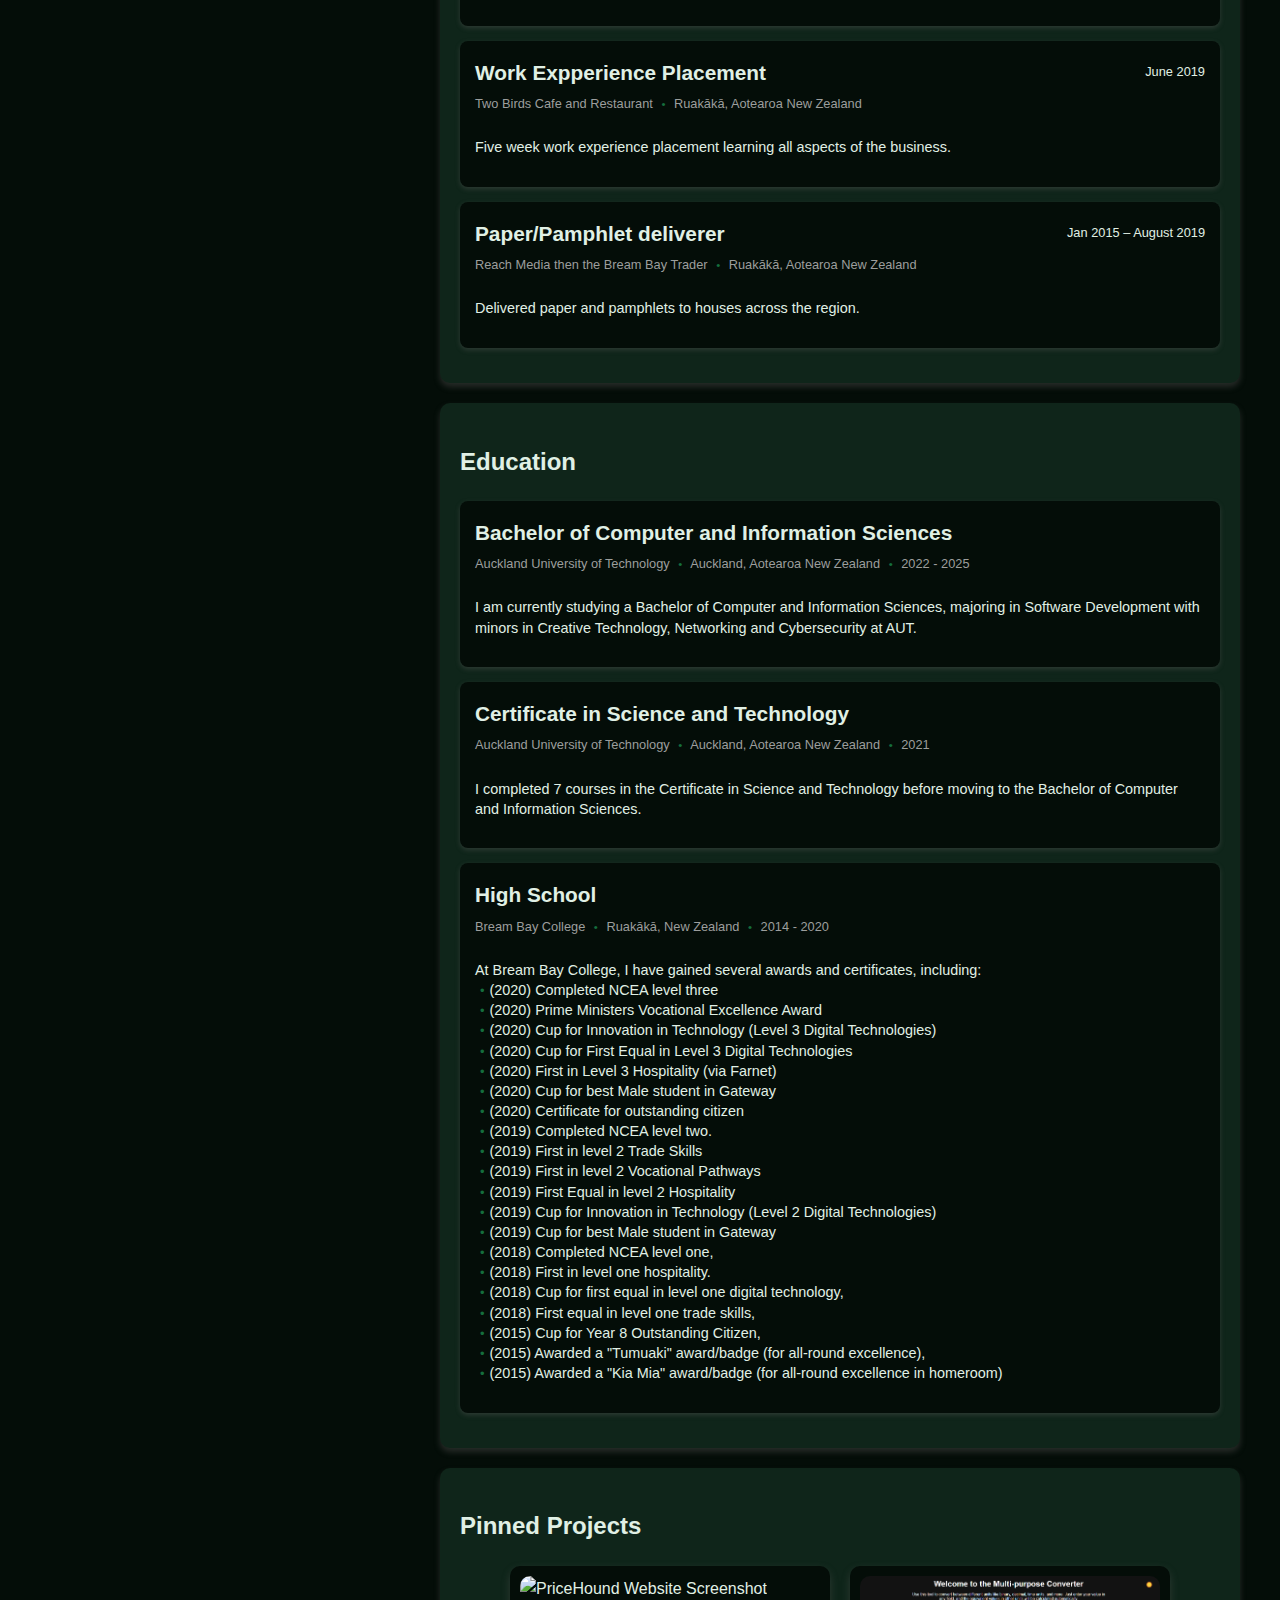
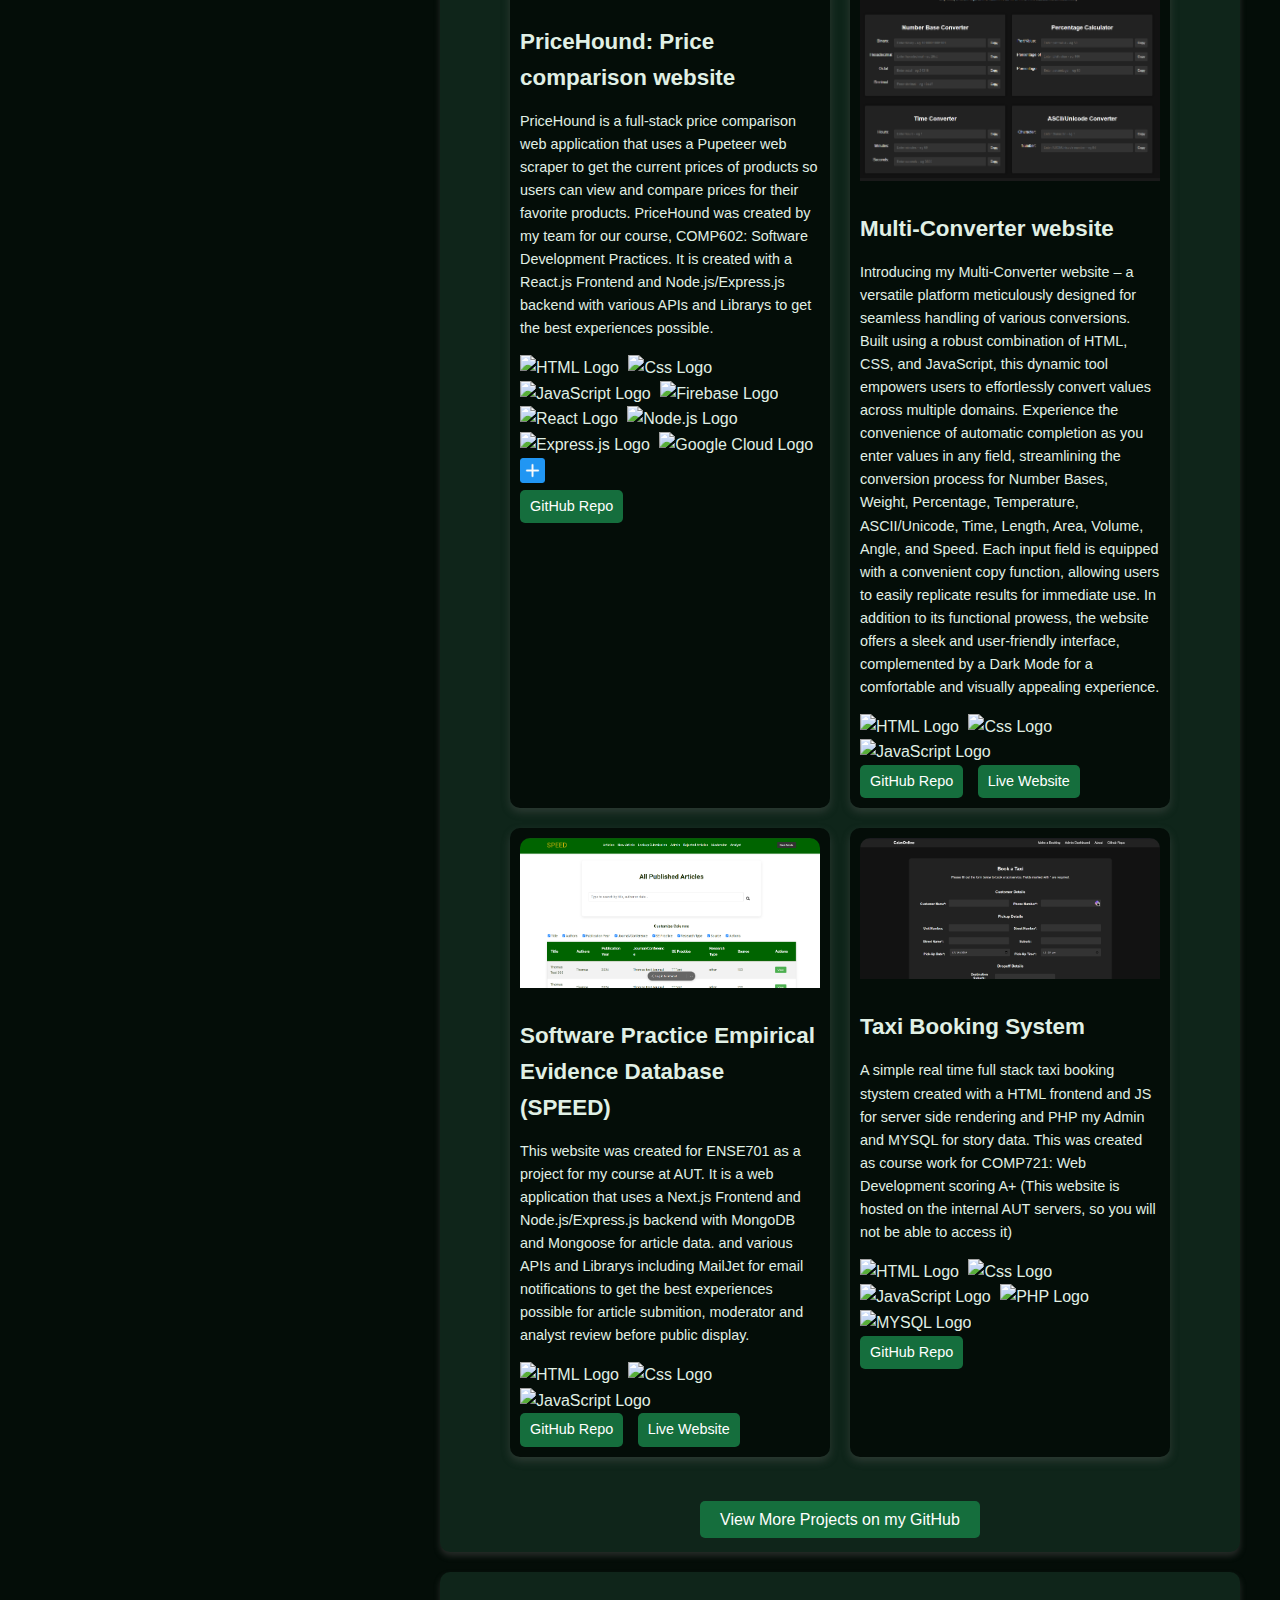
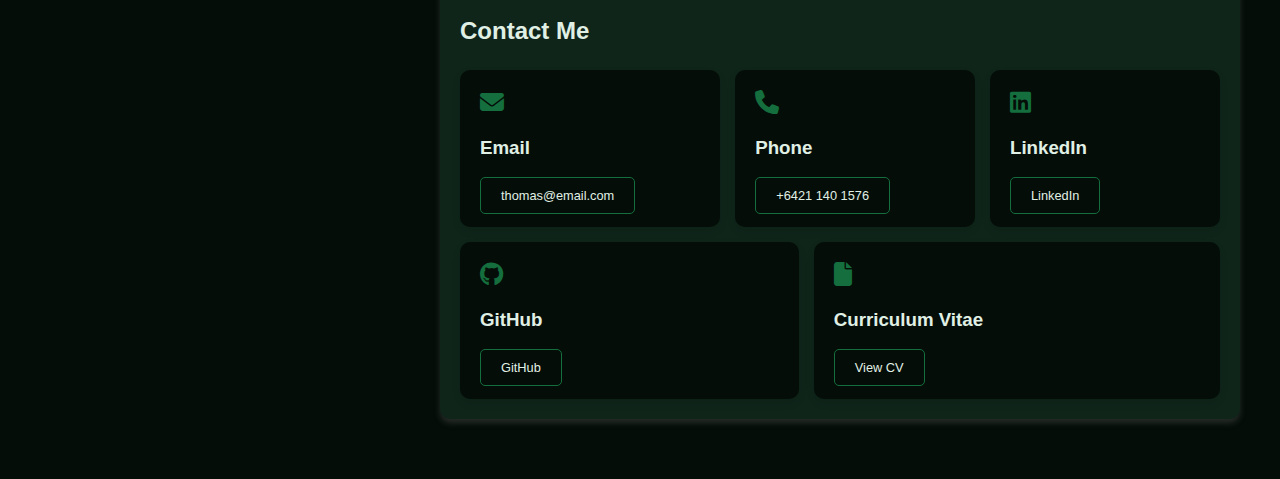
==== commit d5c0ee83: "[Version2] Complete update of the website theme" ====
--- a/index.html
+++ b/index.html
@@ -1,511 +1,504 @@
 <!DOCTYPE html>
 <html lang="en">
-	<head>
-		<meta charset="UTF-8">
-		<meta name="viewport" content="width=device-width, initial-scale=1.0">
-		<title>
-			Thomas Brears' Portfolio | Software Development, Networking & Cyber Security and Creative Technologies
-		</title>
-        <meta name="description" content="The portfolio of Thomas Brears, a computer science student specializing in software development with minors in networking, cyber security, and creative technologies.">
-        <meta name="keywords" content="ThomasBrears, Thomas Brears, AUT, Auckland University of Technology, Computer Science Student, Software Development, Networking, Cyber Security, Creative Technologies, Portfolio, Projects, Innovation, Technology, Programming, Coding, Web Development, Networking Projects, Cyber Security Projects, Creative Technology Projects, BCIS">
-        <meta name="robots" content="index, follow">
-        <link rel="canonical" href="https://thomasbrears.pages.dev">
-        <meta name="author" content="Thomas Brears">
-        <meta property="og:title" content="Portfolio of Thomas Brears">
-        <meta property="og:description" content="The portfolio of Thomas Brears, a computer science student specializing in software development with minors in networking, cyber security, and creative technologies.">
-        <meta property="og:url" content="thomas.brears.xyz">
-        <meta property="og:type" content="website">
-        
-        <!-- Google tag (gtag.js) -->
-        <script async src="https://www.googletagmanager.com/gtag/js?id=G-KBMV0TFNT9"></script>
-        <script>
-          window.dataLayer = window.dataLayer || [];
-          function gtag(){dataLayer.push(arguments);}
-          gtag('js', new Date());
-
-          gtag('config', 'G-KBMV0TFNT9');
-        </script>
-        
-		<link rel="stylesheet" href="https://cdnjs.cloudflare.com/ajax/libs/font-awesome/5.15.1/css/all.min.css">
-		<link rel="stylesheet" href="style.css">
-		<script src="script.js" defer>
-		</script>
-	</head>
-	<body class="dark-theme">
-		<!-- default to dark theme -->
-		<button id="scroll-to-top" aria-label="Scroll to top" style="display: none;">
-			↑ Top
-		</button>
-		<!-- Scroll to Top Button -->
-		<!-- Navigation Bar -->
-		<nav id="navbar">
-			<div class="nav-container">
-				<span class="brand-name">
-					Thomas Brears
-				</span>
-				<div class="menu-icon" onclick="toggleMenu()">
-					<i class="fa fa-bars">
-					</i>
-				</div>
-				<div class="nav-links">
-					<a href="#home">
-						Home
-					</a>
-					<a href="#about">
-						About
-					</a>
-                    <a href="#projects">
-						Projects
-					</a>
-                    <a href="#tech-stack">
-						Tech Stack
-					</a>
-					<!--<div class="dropdown">
-						<a href="#projects" class="dropbtn">
-							Projects
-						</a>
-						<div class="dropdown-content">
-							<a href="#projects">
-								Featured Projects
-							</a>
-							<a href="projects.html">
-								All Projects
-							</a>
-						</div>
-					</div>-->
-					<a href="#contact">
-						CV
-					</a>
-					<a href="#contact">
-						Contact
-					</a>
-					<button id="theme-toggle" class="theme-toggle" aria-label="Toggle theme">
-						🌙
-					</button>
-				</div>
-			</div>
-		</nav>
-		<!-- Home Section -->
-		<header id="home">
-			<div class="intro-text">
-				<p class="greeting">
-					Kia ora, I'm
-				</p>
-				<h1>
-					<span style="color:#215600;" class="accent-name">
-						Thomas Brears
-					</span>
-				</h1>
-				<!--<h2>Software Developer</h2>-->
-				<p class="intro-detail">
-					Final Year Bachelor of Computer and Information Sciences student at Auckland
-					University of Technology in Aotearoa New Zealand. Specialising in Software
-					Development, Networking & Cyber Security and Creative Technologies.
-				</p>
-				<a style="margin-top: 10px; margin-left: 0;" href="#contact" class="cta-button btn">
-					Contact me
-				</a>
-			</div>
-			<div class="home-effect">
-				<!-- Coming soon -->
-			</div>
-		</header>
-		<div class="main-content">
-			<!-- About Section -->
-			<section id="about">
-				<div class="about-container">
-					<div class="typed-out-container">
-						<h2 class="typed-out start">About Me</h2>
-					</div>
-					<p>Kia ora, I'm Thomas Brears. I am a passionate individual with a deep interest in technology. I'm from Aotearoa New Zealand and take pride in my Māori whakapapa. Currently, I am pursuing a Bachelor's of Computer and Information Sciences, majoring in software development and minors in networking & cybersecurity, and Creative Technology at Auckland University of Technology (AUT).</p>
-					<p>I have been interested in technology since I was young, starting coding and creating basic HTML sites at age 11. My passion for technology has only grown since then, which drove me to pursue formal education and practical experience in the field. I am capable of quickly learning new concepts and technologies, and I succed in challenging environments.</p>
-					<p>My academic journey has provided me with a solid foundation in software development principles, networking protocols, cybersecurity measures, and innovative approaches to technology through my coursework. Along with my studies, I have been actively involved in various projects and extracurricular activities to further enhance my skills and broaden my understanding of the tech landscape.</p>
-					<p>I have excellent time management skills, which allows me to balance academic commitments, personal projects, and professional development effectively. I am highly motivated to contribute meaningfully to the tech industry and eager to apply my knowledge and expertise in a real-world work environment.</p>
-					<p>As I embark on my career journey, I am looking for opportunities to apply my technical skills and creative problem-solving abilities in a forward-thinking tech company. I am excited about collaborating with like-minded individuals and making a positive impact through innovative solutions.</p>
-                    <p>I invite you to take a look around my portfolio to see some of my work. I would love with you connect with you! Follow me on Linkedin or GitHub</p>
-				</div>
-			</section>
-			<!-- Tech Stack Section -->
-			<section id="tech-stack">
-				<div class="typed-out-container">
-					<h2 class="typed-out start">
-						My Tech Stack
-					</h2>
-				</div>
-				<div class="tech-icons">
-					<div class="tech-item">
-						<img src="img/html.webp" alt="HTML">
-						<span class="tech-level">
-							Experienced
-						</span>
-					</div>
-					<div class="tech-item">
-						<img src="img/css.webp" alt="CSS">
-						<span class="tech-level">
-							Experienced
-						</span>
-					</div>
-					<div class="tech-item">
-						<img src="img/js.webp" alt="JavaScript">
-						<span class="tech-level">
-							Proficient
-						</span>
-					</div>
-					<div class="tech-item">
-						<img src="img/java.webp" alt="Java">
-						<span class="tech-level">
-							Competent
-						</span>
-					</div>
-					<div class="tech-item">
-						<img src="img/c.webp" alt="C">
-						<span class="tech-level">
-							Proficient
-						</span>
-					</div>
-					<div class="tech-item">
-						<img src="img/c++.webp" alt="C++">
-						<span class="tech-level">
-							Proficient
-						</span>
-					</div>
-					<div class="tech-item">
-						<img src="img/csharp.webp" alt="C#">
-						<span class="tech-level">
-							Familiar
-						</span>
-					</div>
-					<div class="tech-item">
-						<img src="img/sql.webp" alt="SQL">
-						<span class="tech-level">
-							Proficient
-						</span>
-					</div>
-					<div class="tech-item">
-						<img src="img/php.webp" alt="PHP">
-						<span class="tech-level">
-							Familiar
-						</span>
-					</div>
-					<div class="tech-item">
-						<img src="img/github.webp" alt="GitHub">
-						<span class="tech-level">
-							Proficient
-						</span>
-					</div>
-				</div>
-			</section>
-            
-            <!-- Education -->
-			<section id="contact">
-				<div class="typed-out-container">
-					<h2 class="typed-out start">
-						Education & Certifications
-					</h2>
-				</div>
-				<div class="flex-container">
-                    <div class="contact-box">
-                        <h3>Bachelor of Computer and Information Sciences</h3>
-						<h4>Auckland University of Technology (AUT)</h4>
-						<p>I am currently studying a Bachelor of Computer and Information Sciences, majoring in Software Development with minors in Creative Technology, Networking and Cybersecurity at AUT.</p>
-					</div>
-                    <div class="contact-box">
-                        <h3>Certificate in Science and Technology</h3>
-						<h4>Auckland University of Technology (AUT)</h4>
-						<p>I completed 7 courses in the Certificate in Science and Technology before moving to the Bachelor of Computer and Information Sciences.</p>
-					</div>
-                    <div class="contact-box">
-                        <h3>High School</h3>
-						<h4>Bream Bay College</h4>
-						<p>At Bream Bay College, I have gained several awards and certificates, including:
-                        <br>•(2020) Completed NCEA level three
-                        <br>•(2020) Prime Ministers Vocational Excellence Award
-                        <br>•(2020) Cup for Innovation in Technology (Level 3 Digital Technologies)
-                        <br>•(2020) Cup for First Equal in Level 3 Digital Technologies
-                        <br>•(2020) First in Level 3 Hospitality (via Farnet)
-                        <br>•(2020) Cup for best Male student in Gateway
-                        <br>•(2020) Certificate for outstanding citizen
-                        <br>•(2019) Completed NCEA level two.
-                        <br>•(2019) First in level 2 Trade Skills
-                        <br>•(2019) First in level 2 Vocational Pathways
-                        <br>•(2019) First Equal in level 2 Hospitality
-                        <br>•(2019) Cup for Innovation in Technology (Level 2 Digital Technologies)
-                        <br>•(2019) Cup for best Male student in Gateway
-                        <br>•(2018) Completed NCEA level one,
-                        <br>•(2018) First in level one hospitality.
-                        <br>•(2018) Cup for first equal in level one digital technology,
-                        <br>•(2018) First equal in level one trade skills,
-                        <br>•(2015) Cup for Year 8 Outstanding Citizen,
-                        <br>•(2015) Awarded a "Tumuaki" award/badge (for all-round excellence),
-                        <br>•(2015) Awarded a "Kia Mia" award/badge (for all-round excellence in homeroom)
-                        </p>
-					</div>
-                    
-                    
-				</div>
-			</section>
-            <br><br><br>
-            
-			<!-- Featured Projects Section -->
-			<div class="typed-out-container">
-				<h2 class="typed-out start">
-					Featured Projects
-				</h2>
-			</div>
-			<section id="featured-projects">
-
-                <div class="project-featured-box">
-                    <div class="project-featured-info">
-                        <h3>My Portfolio</h3>
-                        <p>Highlighting website design and development skills through this static portfolio website. It's a responsive, interactive showcase of my work, reflecting my ability to blend design with functionality for an optimal user experience.</p>
-                        <div class="project-links">
-                            <a href="http://github.com/project1" class="btn btn-small" target="_blank" rel="noopener noreferrer">GitHub</a>
-                            <a href="http://project1.com" class="btn btn-small" target="_blank" rel="noopener">Website</a>
-                            <!-- The button for opening the modal -->
-                            <button class="btn btn-small" onclick="openModal('This Website - My Portfolio', 'Crafted with HTML, CSS, and JavaScript, this website reflects my proficiency in web development and eye for detail in creating a responsive, user-centric interface. From wireframing to coding, Ive built this site to showcase my technical skills in a practical, engaging way. Its designed to be intuitive and accessible, displaying my projects through a combination of interactive and static elements that invite you to explore the depth of my work. As you navigate through, youll experience firsthand the dynamic content and responsive layout that adjusts fluidly across devices, highlighting my ability to create sleek, modern web experiences. This portfolio is more than a collection of projects. its a testament to my growth and continuous learning journey in software development. Every line of code has been written to challenge myself and to improve. Ive integrated features that represent my capabilities in real-time, offering a transparent window into the methodologies I use and the value I bring to my work.', ['HTML ', 'CSS ', 'JavaScript'], 'img/portfolio.png', 'http://github.com/thomasbrears/portfolio', 'http://thomas.brears.xyz')">
-								Full View
-							</button>
-                        </div>
-                    </div>
+<head>
+    <meta charset="UTF-8">
+    <meta name="viewport" content="width=device-width, initial-scale=1.0">
+    <title>Thomas Brears' Portfolio | Software Development, Networking & Cyber Security and Creative Technologies</title>
+	
+	<meta name="description" content="The portfolio of Thomas Brears, a computer science student specializing in software development with minors in networking, cyber security, and creative technologies.">
+	<meta name="keywords" content="ThomasBrears, Thomas Brears, AUT, Auckland University of Technology, Computer Science Student, Software Development, Networking, Cyber Security, Creative Technologies, Portfolio, Projects, Innovation, Technology, Programming, Coding, Web Development, Networking Projects, Cyber Security Projects, Creative Technology Projects, BCIS">
+	<meta name="robots" content="index, follow">
+	<link rel="canonical" href="https://thomasbrears.pages.dev">
+	<meta name="author" content="Thomas Brears">
+	<meta property="og:title" content="Portfolio of Thomas Brears">
+	<meta property="og:description" content="The portfolio of Thomas Brears, a computer science student specializing in software development with minors in networking, cyber security, and creative technologies.">
+	<meta property="og:url" content="thomas.brears.xyz">
+	<meta property="og:type" content="website">
+	
+	<!-- Google tag (gtag.js) -->
+	<script async src="https://www.googletagmanager.com/gtag/js?id=G-KBMV0TFNT9"></script>
+	<script>
+	  window.dataLayer = window.dataLayer || [];
+	  function gtag(){dataLayer.push(arguments);}
+	  gtag('js', new Date());
+
+	  gtag('config', 'G-KBMV0TFNT9');
+	</script>
+    
+    <!-- Font Awesome CSS -->
+    <link rel="stylesheet" href="https://cdnjs.cloudflare.com/ajax/libs/font-awesome/6.5.1/css/all.min.css">
+    
+    <link rel="stylesheet" href="style.css">
+</head>
+<body>
+	<!-- Scroll to Top Button -->
+	<button id="scroll-to-top" aria-label="Scroll to top" style="display: none;">↑ Top</button>
+
+	<!-- Navigation Bar -->
+	<nav id="navbar">
+	  <div class="nav-container">
+		<span class="brand-name">Thomas Brears</span>
+		<div class="menu-icon" onclick="toggleMenu()">
+		  <i class="fa fa-bars"></i>
+		</div>
+		<div class="nav-links">
+		  <a href="#about">About</a>
+		  <a href="#pinned-projects">Projects</a>
+		  <a href="#tech-stack">Tech Stack</a>
+		  <a href="#contact">CV</a>
+		  <a href="#contact">Contact</a>
+
+		  <div class="theme-toggle">
+			<input type="checkbox" id="theme-toggle">
+			<label for="theme-toggle"></label>
+		  </div>
+		</div>
+	  </div>
+	</nav>
+
+    <div class="container">
+        <!-- Right Side Profile Section -->
+        <div class="profile-section">
+            <img src="img/thomasbrears.jpg" alt="Thomas Brears Picture" class="profile-image">
+            <div class="profile-header">
+                <div class="profile-name-container">
+                    <div class="profile-name">Thomas Brears</div>
+                    <span class="separator-dot">•</span>
+                    <div class="profile-pronouns">He/Him</div>
                 </div>
-
-				<div class="project-featured-box">
-					<div class="project-featured-info">
-						<h3>Taxi Booking System</h3>
-						<p>A simple real time full stack taxi booking stystem created with HTML, CSS, JS & MYSQL for COMP721: Web Development</p>
-						<div class="project-links">
-							
-							<a href="https://github.com/thomasbrears/assign2" class="btn btn-small" target="_blank" rel="noopener">GitHub</a>
-							
-							<button class="btn btn-small" onclick="openModal('Taxi Booking System', 'A simple real time full stack taxi booking stystem created with a HTML frontend and JS for server side rendering and PHP my Admin and MYSQL for story data. This was created as course work for COMP721: Web Development scoring A+ (This website is hosted on the internal AUT servers, so you will not be able to access it)', ['HTML ', 'CSS ', 'JavaScript ', 'MYSQL'], 'img/taxi1.png', 'https://github.com/thomasbrears/assign2', '#')">Full View</button>
-						</div>
-					</div>
-				</div>
-
-                <div class="project-featured-box">
-					<div class="project-featured-info">
-						<h3>Recipe Website</h3>
-						<p>Explore my recipe website, featuring a curated selection of personal recipes presented on individual cards. Developed with HTML and CSS, the site offers expandable flex columns for seamless scalability. Future plans include transitioning recipes into dedicated individual pages for enhanced usability</p>
-						<div class="project-links">
-							<a href="http://github.com/thomasbrears/recipewebsite" class="btn btn-small" target="_blank"rel="noopener noreferrer">GitHub</a>
-							<a href="https://thomasrecipe.netlify.app/" class="btn btn-small" target="_blank" rel="noopener">Website</a>
-							<!-- The button for opening the modal -->
-							<button class="btn btn-small" onclick="openModal('Recipe Website', 'Welcome to my recipe website a meticulously crafted digital platform designed to share a select assortment of my personal culinary creations Developed using HTML and CSS this website boasts a clean and efficient design featuring expandable flex columns for effortless scalability as the recipe collection grows. Each recipe is elegantly presented on its own individual card showcasing a striking photo background alongside clear and concise titles and taglines While currently accessible as PDF pages future plans include transitioning these recipes into dedicated individual pages enhancing usability and accessibility for visitors. Explore a curated selection of delectable recipes meticulously curated and thoughtfully presented on my recipe website', ['HTML ', 'CSS '], 'img/recipesite.png', 'http://github.com/thomasbrears/recipewebsite', 'https://thomasrecipe.netlify.app/')">Full View</button>
-						</div>
-					</div>
-				</div>
-                
-				<div class="project-featured-box">
-					<div class="project-featured-info">
-						<h3>Multi Converter Website</h3>
-						<p>Discover my Multi-Converter website, a powerful tool built with HTML, CSS, and JavaScript for seamless handling of various conversions. From Number Bases to Weight, Percentage, Temperature, and more, each input field features an auto-complete function and a handy copy option for quick results. Simplify your conversions with my Multi-Converter.</p>
-						<div class="project-links">
-							<a href="http://github.com/thomasbrears/converter" class="btn btn-small" target="_blank"
-							rel="noopener noreferrer">GitHub</a>
-							<a href="https://multiconverter.pages.dev/" class="btn btn-small" target="_blank" rel="noopener">Website</a>
-							<!-- The button for opening the modal -->
-							<button class="btn btn-small" onclick="openModal('Multi Converter Website', 'Introducing my Multi-Converter website – a versatile platform meticulously designed for seamless handling of various conversions. Built using a robust combination of HTML, CSS, and JavaScript, this dynamic tool empowers users to effortlessly convert values across multiple domains. Experience the convenience of automatic completion as you enter values in any field, streamlining the conversion process for Number Bases, Weight, Percentage, Temperature, ASCII/Unicode, Time, Length, Area, Volume, Angle, and Speed. Each input field is equipped with a convenient copy function, allowing users to easily replicate results for immediate use. In addition to its functional prowess, the website offers a sleek and user-friendly interface, complemented by a Dark Mode for a comfortable and visually appealing experience. Explore the efficiency of my Multi-Converter – your go-to solution for quick and accurate conversions across a spectrum of units.', ['HTML ', 'CSS ', 'JavaScript'], 'img/multiconverter.png', 'http://github.com/thomasbrears/converter', 'https://multiconverter.pages.dev/')">Full View</button>
-						</div>
-					</div>
-				</div>
-                <p>More coming soon</p>
-                <!--
-				<div class="project-featured-box">
-					<div class="project-featured-info">
-						<h3>TITLE</h3>
-						<p>SHORT DESCRIPTION.</p>
-						<div class="project-links">
-							<a href="http://GITHUB.com" class="btn btn-small" target="_blank"
-							rel="noopener noreferrer">GitHub</a>
-							<a href="https://WEBSITE.com/" class="btn btn-small" target="_blank" rel="noopener">Website</a>
-							
-							<button class="btn btn-small" onclick="openModal('TITLE', 'DESCRIPTION', ['TECH ', 'TECH ', 'TECH'], 'img/IMAGE.png', 'http://GITHUB.com', 'https://WEBSITE.com/')">Full View</button>
-						</div>
-					</div>
-				</div>
-				-->
-			</section>
-            
-			<!-- The Modal -->
-            <div id="projectModal" class="modal">
-                <!-- Modal content -->
-                <div class="modal-content">
-                    <span class="close">&times;</span>
-                    <h3 class="modal-title">Project Title</h3>
-                    <img class="modal-image" src="" alt="Project Image">
-                    <p class="modal-description">Project description</p>
-                    <div class="modal-languages-used"></div>
-                    <div class="modal-links"></div>
+                <div class="profile-location">
+                    <i class="fas fa-map-pin location-icon"></i>
+                    Auckland, Aotearoa New Zealand
                 </div>
             </div>
+            <p class="profile-about">Final Year Bachelor of Computer and Information Sciences student, Specialising in Software Development, Networking & Cyber Security and Creative Technologies.</p>
             
-			<!-- Link to view all projects
-			<a href="projects.html" style="width: 80%;" class="btn btn-large">
-				View all projects in detail
-			</a> -->
-			<br>
-            
-            
-            <!-- Work History -->
-			<section id="work">
-				<div class="typed-out-container">
-					<h2 class="typed-out start">
-						My Work History
-					</h2>
-				</div>
+            <div class="profile-actions">
+                <a href="#contact" class="profile-btn hire-btn">Hire Me</a>
+                <a href="img/cv.pdf" target="_blank" class="profile-btn cv-btn">Curriculum vitae</a>
+            </div>
+
+            <div class="horizontal-line"></div>
+
+            <!-- Social Links -->
+			<div class="social-links">
+				<ul>
+					<li>
+						<i class="fas fa-envelope"></i>
+						<a href="mailto:thomas@brears.xyz">thomas@brears.xyz</a>
+					</li>
+					<li>
+						<i class="fas fa-phone"></i>
+						<a href="tel:+64211401576">0211401576</a>
+					</li>
+					<li>
+						<i class="fab fa-linkedin"></i>
+						<a href="https://linkedin.com/in/thomasbrears" target="_blank">thomasbrears</a>
+					</li>
+					<li>
+						<i class="fab fa-github"></i>
+						<a href="https://github.com/thomasbrears" target="_blank">thomasbrears</a>
+					</li>
+					<li>
+						<i class="fab fa-instagram"></i>
+						<a href="https://instagram.com/thomas_brears" target="_blank">thomas_brears</a>
+					</li>
+				</ul>
+			</div>
+
+        </div>
+
+        <!-- Left Side Content Section -->
+        <div class="content-section">
+
+			<!-- About Section -->
+            <div class="section" id="about">
+                <h2>About Me</h2>
+				<div class="about-section">
+                <p>Kia ora, I'm Thomas Brears. I am a passionate individual with a deep interest in technology. I'm from Aotearoa New Zealand and take pride in my Māori whakapapa. Currently, I am pursuing a Bachelor's of Computer and Information Sciences, majoring in software development and minors in networking & cybersecurity, and Creative Technology at Auckland University of Technology (AUT).</p>
+				<p>I have been interested in technology since I was young, starting coding and creating basic HTML sites at age 11. My passion for technology has only grown since then, which drove me to pursue formal education and practical experience in the field. I am capable of quickly learning new concepts and technologies, and I succed in challenging environments.</p>
+				<p>My academic journey has provided me with a solid foundation in software development principles, networking protocols, cybersecurity measures, and innovative approaches to technology through my coursework. Along with my studies, I have been actively involved in various projects and extracurricular activities to further enhance my skills and broaden my understanding of the tech landscape.</p>
+				<p>I have excellent time management skills, which allows me to balance academic commitments, personal projects, and professional development effectively. I am highly motivated to contribute meaningfully to the tech industry and eager to apply my knowledge and expertise in a real-world work environment.</p>
+				<p>As I embark on my career journey, I am looking for opportunities to apply my technical skills and creative problem-solving abilities in a forward-thinking tech company. I am excited about collaborating with like-minded individuals and making a positive impact through innovative solutions.</p>
+                <p>I invite you to take a look around my portfolio to see some of my work. I would love with you connect with you! Follow me on Linkedin or GitHub</p>
+				</div>
+			</div>
+
+			<!-- Technology & Tools Section -->
+			<section class="section" id="tech-stack">
+				<h2 class="section-title">Technologies & Tools I Work With</h2>
+				<p>Languages, frameworks, and tools I use</p>
+				
+				<section class="tech-section">
+					<!-- Toggle Buttons -->
+					<div class="tech-toggle">
+						<button class="toggle-button active" data-category="languages">Languages</button>
+						<button class="toggle-button" data-category="frameworks">Frameworks</button>
+						<button class="toggle-button" data-category="tools">Tools</button>
+						<button class="toggle-button" data-category="cloud-services">Cloud Services</button>
+						<button class="toggle-button" data-category="miscellaneous">Miscellaneous</button>
+					</div>
+				
+					<!-- Languages Section -->
+					<div class="tech-category" id="languages">
+						<h3>Languages</h3>
+						<div class="tech-icons">
+							<div class="tech-item">
+								<img src="img/html.png" alt="HTML">
+								<span class="tech-name">HTML</span>
+								<span class="tech-proficiency">Experienced</span>
+							</div>
+							<div class="tech-item">
+								<img src="img/css.png" alt="CSS">
+								<span class="tech-name">CSS</span>
+								<span class="tech-proficiency">Experienced</span>
+							</div>
+							<div class="tech-item">
+								<img src="img/js.png" alt="JavaScript">
+								<span class="tech-name">JavaScript</span>
+								<span class="tech-proficiency">Proficient</span>
+							</div>
+							<div class="tech-item">
+								<img src="img/ts.png" alt="TypeScript">
+								<span class="tech-name">TypeScript</span>
+								<span class="tech-proficiency">Familiar</span>
+							</div>
+							<div class="tech-item">
+								<img src="img/java.png" alt="Java">
+								<span class="tech-name">Java</span>
+								<span class="tech-proficiency">Proficient</span>
+							</div>
+							<div class="tech-item">
+								<img src="img/csharp.png" alt="C#">
+								<span class="tech-name">C#</span>
+								<span class="tech-proficiency">Familiar</span>
+							</div>
+							<div class="tech-item">
+								<img src="img/cplusplus.png" alt="C++">
+								<span class="tech-name">C++</span>
+								<span class="tech-proficiency">Learning</span>
+							</div>
+						</div>
+					</div>
+				
+					<!-- Frameworks Section -->
+					<div class="tech-category" id="frameworks">
+						<h3>Frameworks</h3>
+						<div class="tech-icons">
+							<div class="tech-item">
+								<img src="img/react.png" alt="React">
+								<span class="tech-name">React</span>
+								<span class="tech-proficiency">Proficient</span>
+							</div>
+							<div class="tech-item">
+								<img src="img/nextjs.png" alt="Next.js">
+								<span class="tech-name">Next.js</span>
+								<span class="tech-proficiency">Familiar</span>
+							</div>
+							<div class="tech-item">
+								<img src="img/nodejs.png" alt="Node.js">
+								<span class="tech-name">Node.js</span>
+								<span class="tech-proficiency">Proficient</span>
+							</div>
+							<div class="tech-item">
+								<img src="img/express.png" alt="Express.js">
+								<span class="tech-name">Express.js</span>
+								<span class="tech-proficiency">Familiar</span>
+							</div>
+						</div>
+					</div>
+				
+					<!-- Tools Section -->
+					<div class="tech-category" id="tools">
+						<h3>Tools</h3>
+						<div class="tech-icons">
+							<div class="tech-item">
+								<img src="img/git.png" alt="Git">
+								<span class="tech-name">Git</span>
+								<span class="tech-proficiency">Proficient</span>
+							</div>
+							<div class="tech-item">
+								<img src="img/github.png" alt="GitHub">
+								<span class="tech-name">GitHub</span>
+								<span class="tech-proficiency">Proficient</span>
+							</div>
+							<div class="tech-item">
+								<img src="img/figma.png" alt="Figma">
+								<span class="tech-name">Figma</span>
+								<span class="tech-proficiency">Proficient</span>
+							</div>
+							<div class="tech-item">
+								<img src="img/postman.png" alt="Postman">
+								<span class="tech-name">Postman</span>
+								<span class="tech-proficiency">Learning</span>
+							</div>
+							<div class="tech-item">
+								<img src="img/markdown.png" alt="Markdown">
+								<span class="tech-name">Markdown</span>
+								<span class="tech-proficiency">Experienced</span>
+							</div>
+						</div>
+					</div>
+				
+					<!-- Cloud Services Section -->
+					<div class="tech-category" id="cloud-services">
+						<h3>Cloud Services</h3>
+						<div class="tech-icons">
+							<div class="tech-item">
+								<img src="img/aws.png" alt="AWS">
+								<span class="tech-name">AWS</span>
+								<span class="tech-proficiency">Learning</span>
+							</div>
+							<div class="tech-item">
+								<img src="img/gcloud.png" alt="Google Cloud">
+								<span class="tech-name">Google Cloud</span>
+								<span class="tech-proficiency">Familiar</span>
+							</div>
+							<div class="tech-item">
+								<img src="img/firebase.png" alt="Firebase">
+								<span class="tech-name">Firebase</span>
+								<span class="tech-proficiency">Familiar</span>
+							</div>
+						</div>
+					</div>
+				
+					<!-- Miscellaneous Section -->
+					<div class="tech-category" id="miscellaneous">
+						<h3>Miscellaneous</h3>
+						<div class="tech-icons">
+							<div class="tech-item">
+								<img src="img/tailwindcss.png" alt="Tailwind CSS">
+								<span class="tech-name">Tailwind CSS</span>
+								<span class="tech-proficiency">Familiar</span>
+							</div>
+							<div class="tech-item">
+								<img src="img/cloudflare.png" alt="Cloudflare">
+								<span class="tech-name">Cloudflare</span>
+								<span class="tech-proficiency">Familiar</span>
+							</div>
+							<div class="tech-item">
+								<img src="img/wordpress.png" alt="WordPress">
+								<span class="tech-name">WordPress</span>
+								<span class="tech-proficiency">Learning</span>
+							</div>
+							<div class="tech-item">
+								<img src="img/auth0.png" alt="Auth0">
+								<span class="tech-name">Auth0</span>
+								<span class="tech-proficiency">Learning</span>
+							</div>
+						</div>
+					</div>
+				</section>
+			</section>
+
+			<!-- Work Experience Section -->
+			<section class="section" id="work-experience">
+				<h2 class="section-title">Work Experience</h2>
+				<div class="work-experience-item">
+					<div class="job-header">
+						<h3 class="job-title">Barista</h3>
+						<p class="date-location">March 2021 – Present</p>
+					</div>
+					<p class="job-company-location">Fort Greene <span class="separator-dot">•</span> Auckland, Aotearoa New Zealand</p>
+					<p class="job-description">Responsible for preparing and serving coffee, serving customers and more.</p>
+				</div>
+
+				<div class="work-experience-item">
+					<div class="job-header">
+						<h3 class="job-title">Cafe All Rounder</h3>
+						<p class="date-location">July 2019 – Febuary 2024</p>
+					</div>
+					<p class="job-company-location">Two Birds Cafe and Restaurant <span class="separator-dot">•</span> Ruakākā, Aotearoa New Zealand</p>
+					<p class="job-description">Responsible for preparing and serving coffee, serving customers, preparing food and more.</p>
+				</div>
+
+				<div class="work-experience-item">
+					<div class="job-header">
+						<h3 class="job-title">Work Expperience Placement</h3>
+						<p class="date-location">June 2019</p>
+					</div>
+					<p class="job-company-location">Two Birds Cafe and Restaurant <span class="separator-dot">•</span> Ruakākā, Aotearoa New Zealand</p>
+					<p class="job-description">Five week work experience placement learning all aspects of the business.</p>
+				</div>
+
+				<div class="work-experience-item">
+					<div class="job-header">
+						<h3 class="job-title">Paper/Pamphlet deliverer</h3>
+						<p class="date-location">Jan 2015 – August 2019</p>
+					</div>
+					<p class="job-company-location">Reach Media then the Bream Bay Trader <span class="separator-dot">•</span> Ruakākā, Aotearoa New Zealand</p>
+					<p class="job-description">Delivered paper and pamphlets to houses across the region.</p>
+				</div>
+				
+			</section>
+
+			<!-- Education Section -->
+			<section class="section" id="education">
+				<h2>Education</h2>
+				<div class="education-item">
+					<div class="education-header">
+						<h3 class="degree-title">Bachelor of Computer and Information Sciences</h3>
+					</div>
+					<p class="institution-location-date">Auckland University of Technology <span class="separator-dot">•</span> Auckland, Aotearoa New Zealand <span class="separator-dot">•</span> 2022 - 2025</p>
+					<p class="degree-description">I am currently studying a Bachelor of Computer and Information Sciences, majoring in Software Development with minors in Creative Technology, Networking and Cybersecurity at AUT.</p>
+				</div>
+
+				<div class="education-item">
+					<div class="education-header">
+						<h3 class="degree-title">Certificate in Science and Technology</h3>
+					</div>
+					<p class="institution-location-date">Auckland University of Technology <span class="separator-dot">•</span> Auckland, Aotearoa New Zealand <span class="separator-dot">•</span> 2021</p>
+					<p class="degree-description">I completed 7 courses in the Certificate in Science and Technology before moving to the Bachelor of Computer and Information Sciences.</p>
+				</div>
+
+				<div class="education-item">
+					<div class="education-header">
+						<h3 class="degree-title">High School</h3>
+					</div>
+					<p class="institution-location-date">Bream Bay College <span class="separator-dot">•</span> Ruakākā, New Zealand <span class="separator-dot">•</span> 2014 - 2020</p>
+					<p class="degree-description">At Bream Bay College, I have gained several awards and certificates, including:
+						<br><span class="separator-dot">•</span>(2020) Completed NCEA level three
+						<br><span class="separator-dot">•</span>(2020) Prime Ministers Vocational Excellence Award
+						<br><span class="separator-dot">•</span>(2020) Cup for Innovation in Technology (Level 3 Digital Technologies)
+						<br><span class="separator-dot">•</span>(2020) Cup for First Equal in Level 3 Digital Technologies
+						<br><span class="separator-dot">•</span>(2020) First in Level 3 Hospitality (via Farnet)
+						<br><span class="separator-dot">•</span>(2020) Cup for best Male student in Gateway
+						<br><span class="separator-dot">•</span>(2020) Certificate for outstanding citizen
+						<br><span class="separator-dot">•</span>(2019) Completed NCEA level two.
+						<br><span class="separator-dot">•</span>(2019) First in level 2 Trade Skills
+						<br><span class="separator-dot">•</span>(2019) First in level 2 Vocational Pathways
+						<br><span class="separator-dot">•</span>(2019) First Equal in level 2 Hospitality
+						<br><span class="separator-dot">•</span>(2019) Cup for Innovation in Technology (Level 2 Digital Technologies)
+						<br><span class="separator-dot">•</span>(2019) Cup for best Male student in Gateway
+						<br><span class="separator-dot">•</span>(2018) Completed NCEA level one,
+						<br><span class="separator-dot">•</span>(2018) First in level one hospitality.
+						<br><span class="separator-dot">•</span>(2018) Cup for first equal in level one digital technology,
+						<br><span class="separator-dot">•</span>(2018) First equal in level one trade skills,
+						<br><span class="separator-dot">•</span>(2015) Cup for Year 8 Outstanding Citizen,
+						<br><span class="separator-dot">•</span>(2015) Awarded a "Tumuaki" award/badge (for all-round excellence),
+						<br><span class="separator-dot">•</span>(2015) Awarded a "Kia Mia" award/badge (for all-round excellence in homeroom)</p>
+				</div>
+				
+			</section>
+
+			<!-- Projects Section -->
+            <section class="section" id="pinned-projects">
+				<h2>Pinned Projects</h2>
+				<div class="projects-container">
+				  <div class="project">
+					<img src="img/pricehound.png" alt="PriceHound Website Screenshot">
+					<h3>PriceHound: Price comparison website</h3>
+					<p>PriceHound is a full-stack price comparison web application that uses a Pupeteer web scraper to get the current prices of products so users can view and compare prices for their favorite products. PriceHound was created by my team for our course, COMP602: Software Development Practices. It is created with a React.js Frontend and Node.js/Express.js backend with various APIs and Librarys to get the best experiences possible.</p>
+					<div class="tech-logos">
+					  <img src="img/html.png" alt="HTML Logo">
+					  <img src="img/css.png" alt="Css Logo">
+					  <img src="img/js.png" alt="JavaScript Logo">
+					  <img src="img/firebase.png" alt="Firebase Logo">
+					  <img src="img/react.png" alt="React Logo">
+					  <img src="img/nodejs.png" alt="Node.js Logo">
+					  <img src="img/express.png" alt="Express.js Logo">
+					  <img src="img/gcloud.png" alt="Google Cloud Logo">
+					  <img src="img/plusmore.png" alt="Plus more Logo">
+					</div>
+					<div class="project-links">
+					  <a href="https://github.com/thomasbrears/SDP_PriceHound" target="_blank">GitHub Repo</a>
+					</div>
+				  </div>
+			  
+				  <div class="project">
+					<img src="img/multiconverter.png" alt="Multi Converter Website Screenshot">
+					<h3>Multi-Converter website</h3>
+					<p>Introducing my Multi-Converter website – a versatile platform meticulously designed for seamless handling of various conversions. Built using a robust combination of HTML, CSS, and JavaScript, this dynamic tool empowers users to effortlessly convert values across multiple domains. Experience the convenience of automatic completion as you enter values in any field, streamlining the conversion process for Number Bases, Weight, Percentage, Temperature, ASCII/Unicode, Time, Length, Area, Volume, Angle, and Speed. Each input field is equipped with a convenient copy function, allowing users to easily replicate results for immediate use. In addition to its functional prowess, the website offers a sleek and user-friendly interface, complemented by a Dark Mode for a comfortable and visually appealing experience.</p>
+					<div class="tech-logos">
+					  <img src="img/html.png" alt="HTML Logo">
+					  <img src="img/css.png" alt="Css Logo">
+					  <img src="img/js.png" alt="JavaScript Logo">
+					</div>
+					<div class="project-links">
+					  <a href="http://github.com/thomasbrears/converter" target="_blank">GitHub Repo</a>
+					  <a href="https://multiconverter.pages.dev/" target="_blank">Live Website</a>
+					</div>
+				  </div>
+			  
+				  <div class="project">
+					<img src="img/speed.png" alt="SPEED Website Screenshot">
+					<h3>Software Practice Empirical Evidence Database (SPEED)</h3>
+					<p>This website was created for ENSE701 as a project for my course at AUT. It is a web application that uses a Next.js Frontend and Node.js/Express.js backend with MongoDB and Mongoose for article data. and various APIs and Librarys including MailJet for email notifications to get the best experiences possible for article submition, moderator and analyst review before public display.</p>
+					<div class="tech-logos">
+					  <img src="img/html.png" alt="HTML Logo">
+					  <img src="img/css.png" alt="Css Logo">
+					  <img src="img/js.png" alt="JavaScript Logo">
+					</div>
+					<div class="project-links">
+					  <a href="https://github.com/thomasbrears/portfolio" target="_blank">GitHub Repo</a>
+					  <a href="https://ense701-g6.vercel.app/" target="_blank">Live Website</a>
+					</div>
+				  </div>
+			  
+				  <div class="project">
+					<img src="img/taxi1.png" alt="Taxi Booking System Website Screenshot">
+					<h3>Taxi Booking System</h3>
+					<p>A simple real time full stack taxi booking stystem created with a HTML frontend and JS for server side rendering and PHP my Admin and MYSQL for story data. This was created as course work for COMP721: Web Development scoring A+ (This website is hosted on the internal AUT servers, so you will not be able to access it)</p>
+					<div class="tech-logos">
+					  <img src="img/html.png" alt="HTML Logo">
+					  <img src="img/css.png" alt="Css Logo">
+					  <img src="img/js.png" alt="JavaScript Logo">
+					  <img src="img/php.png" alt="PHP Logo">
+					  <img src="img/mysql.png" alt="MYSQL Logo">
+					</div>
+					<div class="project-links">
+					  <a href="https://github.com/thomasbrears/assign2" target="_blank">GitHub Repo</a>
+					  
+					</div>
+				  </div>
+				</div>
+				
+				<!-- Button to View More Projects -->
+				<div class="view-more-button">
+				  <a target="_blank" href="https://github.com/thomasbrears?tab=repositories" class="button">View More Projects on my GitHub</a>
+				</div>
+			  </section>			  
+							
+			<!-- Contact Section -->
+            <section class="section" id="contact">
+				<h2>Contact Me</h2>
 				<div class="flex-container">
-					<div class="contact-box">
-						<h3>
-							Curriculum vitae
-						</h3>
-						<a href="img/cv.pdf" class="btn" target="_blank">
-							Download my full Curriculum Vitae here
-						</a>
-					</div>
-                    
-                    <div class="contact-box">
-						<h3>Barista</h3>
-						<p>@ Fort Greene in Auckland, New Zealand</p>
-                        <p>03/2021 - Present</p>
-					</div>
-                    <div class="contact-box">
-						<h3>All Rounder</h3>
-						<p>@ Two Birds Cafe in Ruakākā, New Zealand</p>
-                        <p>07/2019 – 02/2023</p>
-					</div>
-                    <div class="contact-box">
-						<h3>Work Experience Placement</h3>
-						<p>@ Two Birds Cafe in Ruakākā, New Zealand</p>
-                        <p>June 2019</p>
-					</div>
-                    <div class="contact-box">
-						<h3>Paper/Pamphlet deliverer</h3>
-						<p>With Reach Media and The Bream Bay Trader in Ruakākā, New Zealand</p>
-                        <p>2015-2019</p>
-					</div>
-                    
-				</div>
-			</section>
-            <br><br><br>
-            
-			<!-- Contact Information Section -->
-			<section id="contact">
-				<div class="typed-out-container">
-					<h2 class="typed-out start">
-						Contact Me
-					</h2>
-				</div>
-				<div class="flex-container">
+					<!-- Email -->
 					<div class="contact-box">
 						<i class="fa fa-envelope icon"></i>
 						<h3>Email</h3>
-						<a href="mailto:thomas@brears.xyz" class="btn" target="_blank">Thomas@Brears.xyz</a>
-					</div>
+						<a href="mailto:thomas@email.com" class="btn" target="_blank">thomas@email.com</a>
+					</div>
+					<!-- Phone -->
 					<div class="contact-box">
 						<i class="fa fa-phone icon"></i>
 						<h3>Phone</h3>
 						<a href="tel:+64211401576" class="btn" target="_blank">+6421 140 1576</a>
 					</div>
+					<!-- LinkedIn -->
 					<div class="contact-box">
 						<i class="fab fa-linkedin icon"></i>
 						<h3>LinkedIn</h3>
-						<a href="https://www.linkedin.com/in/thomasbrears/" class="btn" target="_blank"rel="noopener noreferrer">LinkedIn</a>
-					</div>
+						<a href="https://www.linkedin.com/in/yourprofile" class="btn" target="_blank" rel="noopener noreferrer">LinkedIn</a>
+					</div>
+					<!-- GitHub -->
 					<div class="contact-box">
 						<i class="fab fa-github icon"></i>
 						<h3>GitHub</h3>
-						<a href="http://github.com/thomasbrears" class="btn" target="_blank" rel="noopener noreferrer">GitHub</a>
-					</div>
+						<a href="https://github.com/yourprofile" class="btn" target="_blank" rel="noopener noreferrer">GitHub</a>
+					</div>
+					<!-- CV -->
 					<div class="contact-box">
 						<i class="fa fa-file icon"></i>
-						<h3>Curriculum vitae</h3>
+						<h3>Curriculum Vitae</h3>
 						<a href="img/cv.pdf" class="btn" target="_blank">View CV</a>
 					</div>
 				</div>
 			</section>
-		</div>
-		<br>
-		<Br>
-		<Br>
-		<!-- Footer Section -->
-		<footer>
-			<div class="footer-content">
-				<div class="footer-container">
-					<div class="footer-left">
-						<h2>Thomas Brears</h2>
-						<p> </p>
-						<div class="social-links">
-							<!-- Social Links -->
-							<a href="http://instagram.com/thomas_brears" target="_blank" rel="noopener noreferrer">
-								<i class="fab fa-instagram"></i>
-							</a>
-							<a href="http://facebook.com/thomasbrearsnz" target="_blank" rel="noopener noreferrer">
-								<i class="fab fa-facebook"></i>
-							</a>
-							<a href="http://linkedin.com/in/thomasbrears" target="_blank" rel="noopener noreferrer">
-								<i class="fab fa-linkedin"></i>
-							</a>
-							<a href="http://github.com/thomasbrears" target="_blank" rel="noopener noreferrer">
-								<i class="fab fa-github"></i>
-							</a>
-						</div>
-					</div>
-				</div>
-				<div class="footer-copy">
-					<p>&copy;
-						<script>
-							var CurrentYear = new Date().getFullYear();
-							document.write(CurrentYear);
-						</script>
-						Thomas Brears. All rights reserved. | <a style="color: black; text-decoration: none" href="http://github.com/thomasbrears/portfolio" target="_blank"> Github Repository</a>
-					</p>
-				</div>
-			</div>
-		</footer>
-        
-<!-- Modal pop up for project -->
-<script>
-    function openModal(title, description, languages, imageUrl, githubLink, projectLink) {
-        // Populate the modal with the project information
-        document.querySelector('.modal-title').textContent = title;
-        document.querySelector('.modal-description').textContent = description;
-        document.querySelector('.modal-image').src = imageUrl;
-
-        // Clear previous languages and add new ones
-        const languagesUsedContainer = document.querySelector('.modal-languages-used');
-        languagesUsedContainer.innerHTML = '';
-        languages.forEach(language => {
-            const span = document.createElement('span');
-            span.textContent = language;
-            languagesUsedContainer.appendChild(span);
-        });
-
-        // Set the project links
-        const linksContainer = document.querySelector('.modal-links');
-        linksContainer.innerHTML = `<a href="${githubLink}" class="btn btn-small" target="_blank" rel="noopener noreferrer">GitHub</a>
-                                    <a href="${projectLink}" class="btn btn-small" target="_blank" rel="noopener">Website</a>`;
-
-        // Display the modal
-        var modal = document.getElementById('projectModal');
-        modal.style.display = "block";
-    }
-
-    // Get the <span> element that closes the modal
-    var span = document.getElementsByClassName("close")[0];
-
-    span.onclick = function() {
-        var modal = document.getElementById('projectModal');
-        modal.style.display = "none";
-    };
-
-    // Clicking anywhere outside of the modal will close it
-    window.onclick = function(event) {
-        var modal = document.getElementById('projectModal');
-        if (event.target == modal) {
-            modal.style.display = "none";
-        }
-    };
-</script>
-	</body>
-
+			
+        </div>
+    </div>
+
+    <script src="script.js"></script>
+</body>
 </html>--- a/style.css
+++ b/style.css
@@ -1,610 +1,842 @@
 :root {
-	--background-color:#f4f4f4;
-	--text-color:#333;
-	--container-bg-color:#fff;
-	--input-bg-color:#fff;
-	--input-border-color:#ddd;
-	--accent-color:#409200;
-	--button-bg-color:#e0ffc8;
-	--button-hover-bg-color:var(--accent-color);
-}
-.dark-theme {
-	--background-color:#121212;
-	--text-color:#ffffff;
-	--container-bg-color:#222222;
-	--input-bg-color:#333333;
-	--input-border-color:#333333;
-	--accent-color:#215600;
-	--button-bg-color:#030800;
-	--button-hover-bg-color:var(--accent-color);
-}
+    /* Dark Mode Colors (Default) */
+    --bg-color: #040d08;
+    --section-color: #0f251a;
+    --text-color: #e0f0e5;
+	--text-color-alt: #9c9e9d;
+    --container-bg-color: #0f251a;
+	--tab-color: #040d08;
+    --input-bg-color: #333333;
+    --input-border-color: #333333;
+    --accent-green: #156e3d;
+    --button-bg-color: #030800;
+    --button-hover-bg-color: #0e4e2b;
+    --social-icon-color: #156e3d;
+    --shadow-color: rgba(102, 101, 101, 0.348);
+}
+
+.light-theme {
+    /* Dark Mode Colors */
+	--bg-color: #ebf7ed;
+    --text-color: #333;
+	--text-color-alt: #4f4e4e;
+	--section-color: #fff;
+    --container-bg-color: #fff;
+	--tab-color: #ebf7ed;
+    --input-bg-color: #fff;
+    --input-border-color: #ddd;
+    --accent-green: #1d8d4f;
+    --button-bg-color: #e0ffc8;
+    --button-hover-bg-color: #0c562d;
+    --social-icon-color: #1d8d4f;
+    --shadow-color: rgba(0, 0, 0, 0.1);
+}
+
 body {
-	margin:auto;
-	text-align:center;
-	background-color:var(--background-color);
-	color:var(--text-color);
-	font-family:Arial,sans-serif;
-	line-height:inherit;
-	padding-top:50px;
-	transition:background-color 0.3s,color 0.3s;
-	/* Smooth transition for theme change */
-}
-/* Main content wrapper */
-.main-content {
-	max-width:1000px;
-	margin:auto;
-}
-#navbar,.navbar-container,footer {
-	max-width:none;
-}
-/* Navigation */
+    font-family: 'Inter', 'Segoe UI', Tahoma, Geneva, Verdana, sans-serif;
+    background-color: var(--bg-color);
+    color: var(--text-color);
+    line-height: 1.6;
+    margin: 0;
+    padding: 0;
+    display: flex;
+    transition: all 0.3s ease;
+}
+
+/* Navigation Bar */
 #navbar {
-	background:var(--container-bg-color);
-	border-bottom:1px solid var(--container-bg-color);
-	position:fixed;
-	top:0;
-	left:0;
-	right:0;
-	z-index:1000;
-	transition:top 0.3s;
-	box-shadow:0 2px 5px rgba(0,0,0,0.2);
-}
+	position: fixed;
+	top: 0;
+	left: 0;
+	width: 100%;
+	background: var(--container-bg-color);
+	z-index: 1000;
+	transition: top 0.3s ease;
+	box-shadow: var(--shadow-color) 0px 4px 6px;
+  }
+
 .nav-container {
-	display:flex;
-	justify-content:space-between;
-	align-items:center;
-	padding:0.5em 2em;
-	max-width:1200px;
-	margin:auto;
-	width:100%;
-}
+    display: flex;
+    justify-content: space-between;
+    align-items: center;
+    padding: 0.5em 2em;
+    max-width: 1200px;
+    margin: auto;
+}
+
+.brand-name {
+    font-size: 1.2em;
+    font-weight: bold;
+    color: var(--text-color);
+}
+
 .menu-icon {
-	display:none;
-	/* Hidden by default,will be shown in media query */
-    cursor:pointer;
-}
-.brand-name {
-	font-size:1.2em;
-	font-weight:bold;
-	margin-right:auto;
-}
+    display: none;
+    cursor: pointer;
+}
+
 .nav-links {
-	display:flex;
-	align-items:center;
-}
-.nav-links a,.theme-toggle {
-	padding:0 0.75em;
-	text-decoration:none;
-	color:var(--text-color);
-	font-size:1em;
-}
-.nav-links a:hover {
-	color:#215600;
-	transition:color 0.3s ease-in-out;
-}
+    display: flex;
+    align-items: center;
+}
+
+.nav-links a {
+    padding: 0 0.75em;
+    text-decoration: none;
+    color: var(--text-color);
+    font-size: 0.9em;
+}
+
+.nav-links a:hover,
 .nav-links a.active {
-	color:#215600;
-	border-bottom:2px solid #009688;
-}
-/* Dropdown Button */
-.dropbtn {
-	background-color:var(--container-bg-color);
-	color:var(--text-color);
-	padding:0 0.75em;
-	font-size:1em;
-	border:none;
-	cursor:pointer;
-}
-.dropdown {
-	position:relative;
-	display:inline-block;
-}
-.dropdown-content {
-	padding-top:20px;
-	display:none;
-	position:absolute;
-	background-color:var(--container-bg-color);
-	min-width:160px;
-	box-shadow:0px 8px 16px 0px rgba(0,0,0,0.2);
-	z-index:1;
-}
-.dropdown:hover .dropdown-content {
-	display:block;
-}
-/* Dropdown links */
-.dropdown-content a {
-	color:var(--text-color);
-	padding:12px 16px;
-	text-decoration:none;
-	display:block;
-}
-/* Toggle button */
+    color: var(--link-bg-color);
+    border-bottom: 2px solid var(--link-bg-color);
+}
+
+/* Scroll to Top Button */
+#scroll-to-top {
+    position: fixed;
+    bottom: 20px;
+    right: 20px;
+    background-color: var(--container-bg-color);
+    color: var(--text-color);
+    border: none;
+    padding: 10px;
+    cursor: pointer;
+    border-radius: 5px;
+    display: none;
+    opacity: 0.7;
+}
+
+#scroll-to-top:hover {
+    opacity: 1;
+}
+
+.profile-pronouns {
+    color: var(--accent-green);
+}
+
+.container {
+    display: flex;
+    max-width: 100%;
+    min-width: 300px;
+    margin: 0 auto;
+    padding: 20px;
+    gap: 30px;
+}
+
+/* left Side Profile */
+.profile-section {
+	margin-top: 45px;
+	top: 65px;
+    flex: 1 1 250px;
+    max-width: 300px;
+	min-width: 300px;
+    position: sticky;
+    height: calc(100vh - 85px);
+    background-color: var(--container-bg-color);
+    border-radius: 10px;
+    padding: 20px;
+    text-align: center;
+    box-shadow: 0 4px 6px rgba(0, 0, 0, 0.1);
+    transition: background-color 0.3s ease, color 0.3s ease;
+	transition: margin-top 0.3s ease;
+}
+
+.profile-image {
+    width: 200px;
+    height: 200px;
+    border-radius: 50%;
+    object-fit: cover;
+    border: 4px solid var(--accent-green);
+}
+
+.profile-name-container {
+    display: flex;
+    align-items: center;
+    justify-content: center;
+    gap: 10px;
+    flex-wrap: wrap;
+}
+
+.profile-name,
+.profile-pronouns {
+    line-height: 1;
+    display: flex;
+    align-items: center;
+}
+
+.profile-name {
+    font-weight: bold;
+    font-size: 1.5em;
+    margin: 10px 0;
+}
+
+.profile-pronouns {
+    color: var(--accent-green);
+    font-size: 0.8em;
+}
+
+.profile-about {
+    font-size: 0.8em;
+}
+
+.about-section {
+    font-size: 0.8em;
+}
+
+.separator-dot {
+    color: var(--accent-green);
+    font-size: 0.9em;
+    margin: 0 5px;
+}
+
+.profile-location {
+    display: flex;
+    align-items: center;
+    justify-content: center;
+    gap: 5px;
+    margin-top: 5px;
+    font-size: 0.8em;
+	color: var(--text-color-alt);
+}
+
+.location-icon {
+    width: 12px;
+    height: auto;
+    color: var(--accent-green);
+}
+
+/* Button Styles */
+.profile-actions {
+    display: flex;
+    justify-content: center;
+    gap: 15px;
+    margin: 20px 0;
+}
+
+.profile-btn {
+    text-decoration: none;
+    padding: 10px 20px;
+    border-radius: 5px;
+    transition: all 0.3s ease;
+    border: 1px solid var(--accent-green);
+}
+
+.hire-btn,
+.cv-btn {
+    background-color: var(--container-bg-color);
+    color: var(--text-color);
+    font-size: 0.8em;
+}
+
+.profile-btn:hover {
+    background-color: var(--accent-green);
+    color: #fff; /* White text */
+}
+
+/* Horizontal Line */
+.horizontal-line {
+    width: 100%;
+    height: 1px;
+    background-color: var(--accent-green);
+    margin: 20px 0;
+}
+
+/* Social Links */
+.social-links ul {
+    list-style-type: none;
+    padding: 0;
+    margin: 0;
+}
+
+.social-links li {
+    display: flex;
+    align-items: center;
+    gap: 10px;
+    margin-bottom: 5px;
+    color: var(--text-color);
+    font-size: 0.8em;
+}
+
+.social-links li i {
+    color: var(--accent-green);
+    width: 20px;
+    height: 20px;
+}
+
+/* Style anchor tags */
+.social-links li a {
+    text-decoration: none;
+    color: inherit;
+}
+
+.social-links li a:hover {
+    text-decoration: underline;
+}
+
+/* right Side Content */
+.content-section {
+    flex-grow: 1;
+	flex: 1 1 auto;
+    /*max-width: calc(100% - 330px);*/
+	max-width: 900px;
+    min-width: 550px;
+	margin-left: 30px;
+	margin-top: 25px;
+    padding: 20px;
+    overflow-x: auto;
+}
+
+.section {
+    background-color: var(--container-bg-color);
+    border-radius: 10px;
+    padding: 20px;
+    margin-bottom: 20px;
+    box-shadow: 0 4px 6px var(--shadow-color);
+    transition: background-color 0.3s ease, color 0.3s ease;
+}
+
+/* Theme Toggle Switch */
 .theme-toggle {
-	background:none;
-	border:none;
-	cursor:pointer;
-	font-size:1.5em;
-}
-/* Typing animation */
-@keyframes typing {
-	from {
-	width:0;
-}
-to {
-	width:100%;
-}
-}@keyframes blink-caret {
-	from,to {
-	border-color:transparent;
-}
-50% {
-	border-color:var(--text-color);
-}
-}.typed-out-container {
-	display:inline-block;
-	max-width:fit-content;
-}
-.typed-out {
-	display:inline-block;
-	white-space:nowrap;
-	overflow:hidden;
-	border-right:2px solid var(--text-color);
-	font-family:'Courier New',monospace;
-	font-size:1.8em;
-	font-weight:bold;
-}
-.typed-out.start {
-	animation:typing 2s steps(40,end) 1s forwards,blink-caret .75s step-end infinite;
-}
-/* Home Section Styles */
-#home {
-	display:flex;
-	flex-direction:column;
-	align-items:flex-start;
-	text-align:left;
-	justify-content:center;
-	padding:4rem;
-	background-color:transparent;
-	max-width:1000px;
-}
-#home h1 {
-	font-size:3rem;
-	margin:0;
-}
-#home h2 {
-	font-size:2rem;
-	margin:0;
-}
-#home p {
-	margin:0;
-	margin-top:0.5rem;
-}
+    top: 20px;
+    right: 20px;
+    display: flex;
+    align-items: center;
+}
+
+.theme-toggle input {
+    display: none;
+}
+
+.theme-toggle label {
+    background-color: var(--accent-green);
+    width: 50px;
+    height: 20px;
+    border-radius: 10px;
+    position: relative;
+    cursor: pointer;
+}
+
+.theme-toggle label::before {
+    content: '';
+    position: absolute;
+    width: 16px;
+    height: 16px;
+    border-radius: 50%;
+    background-color: white;
+    top: 2px;
+    left: 2px;
+    transition: transform 0.3s ease;
+}
+
+.theme-toggle input:checked + label::before {
+    transform: translateX(30px);
+}
+
+/* tech category styling */
+.tech-category {
+    display: none;
+}
+
+.tech-category.active {
+    display: block;
+}
+
+/* Tech Toggle Bar */
+.tech-toggle {
+    display: flex;
+    margin-bottom: 20px;
+    border-radius: 30px;
+    background-color: var(--tab-color); 
+    overflow: hidden; /* Ensure buttons don't overflow */
+}
+
+.toggle-button {
+    background-color: var(--tab-color);
+    border: none;
+    padding: 10px 20px;
+    cursor: pointer;
+    font-size: 0.8rem;
+    color: var(--text-color);
+    transition: all 0.3s ease;
+    border-radius: 30px;
+    flex: 1; /* buttons take equal space */
+}
+
+.toggle-button.active {
+    background-color: var(--accent-green);
+    color: #fff; /* White text */
+    border-radius: 30px;
+}
+
+.toggle-button:not(.active):hover {
+    background-color: var(--button-hover-bg-color);
+}
+
+.toggle-button:first-child {
+    border-top-left-radius: 30px; /* Ensure rounded corners on the left */
+    border-bottom-left-radius: 30px;
+}
+
+.toggle-button:last-child {
+    border-top-right-radius: 30px; /* Ensure rounded corners on the right */
+    border-bottom-right-radius: 30px;
+}
+  
+  /* Tech Category Styles */
+.tech-category {
+	margin-bottom: 30px;
+  }
+  
+  .tech-category h3 {
+	font-size: 1.5rem;
+	font-weight: 600;
+	margin-bottom: 15px;
+	color: var(--text-color);
+  }
+  
+  /* Tech Icons Section Styles */
+  .tech-icons {
+    display: flex;
+    flex-wrap: wrap;
+    gap: 15px;
+    justify-content: space-evenly; 
+    width: 100%; 
+    box-sizing: border-box;
+}
+  
+  /* Tech Item Styles */
+  .tech-item {
+    background-color: var(--tab-color);
+    padding: 12px;
+    border-radius: 8px;
+    width: 100px;
+    text-align: center;
+    box-shadow: 0 4px 8px var(--shadow-color);
+    transition: transform 0.3s ease, box-shadow 0.3s ease;
+    display: flex;
+    flex-direction: column;
+    justify-content: center;
+    align-items: center;
+}
+
+.tech-item:hover {
+    transform: translateY(-5px);
+    box-shadow: 0 6px 12px var(--accent-green);
+}
+
+.tech-item img {
+    width: 40px;
+    height: 40px;
+    object-fit: contain;
+    margin-bottom: 5px;
+}
+
+.tech-name {
+    font-size: 1rem;
+    font-weight: 600;
+    color: var(--text-color);
+    display: block;
+    margin-bottom: 4px; 
+}
+
+.tech-proficiency {
+    font-size: 0.7rem;
+    font-weight: 500;
+    color: var(--text-color-alt);
+    display: block;
+    text-overflow: ellipsis;
+    white-space: nowrap;
+}
+
+/* Proficiency Badge Styles */
+.tech-proficiency::before {
+    content: "";
+    display: block;
+    margin-top: 8px;
+    height: 3px;
+    border-radius: 5px;
+    background-color: var(--accent-green);
+    transition: background-color 0.3s ease;
+}
+
+/* Work Experience Section Styles */
+.work-experience-item {
+    display: flex;
+    flex-direction: column;
+    background-color: var(--tab-color);
+    padding: 15px;
+    border-radius: 8px; 
+    margin-bottom: 15px;
+    box-shadow: 0 2px 5px var(--shadow-color); 
+}
+
+.job-header {
+    display: flex;
+    justify-content: space-between; /* Ensures title and date are on opposite sides */
+    align-items: center; 
+    margin-bottom: 5px;
+}
+
+.job-title {
+    font-size: 1.3rem;
+    font-weight: 700;
+    color: var(--text-color);
+    margin: 0;
+}
+
+.date-location {
+    font-size: 0.8rem;
+    color: var(--text-color);
+    font-weight: 400;
+    text-align: right;
+    margin: 0; 
+}
+
+.job-company-location {
+    font-size: 0.8rem;
+    color: var(--text-color-alt);
+    font-weight: 400;
+    margin-top: 0px; 
+}
+
+.job-description {
+    font-size: 0.9rem;
+    color: var(--text-color);
+    margin-top: 10px;
+    line-height: 1.4;
+}
+
+
+/* Education Section Styles */
+.education-item {
+    display: flex;
+    flex-direction: column;
+    background-color: var(--tab-color);
+    padding: 15px;
+    border-radius: 8px; 
+    margin-bottom: 15px;
+    box-shadow: 0 2px 5px var(--shadow-color); 
+}
+
+.education-header {
+    display: flex;
+    align-items: center; 
+    margin-bottom: 5px;
+}
+
+.degree-title {
+    font-size: 1.3rem;
+    font-weight: 700;
+    color: var(--text-color);
+    margin: 0;
+}
+
+.institution-location-date {
+    font-size: 0.8rem;
+    color: var(--text-color-alt);
+    font-weight: 400;
+    margin-top: 0px; 
+}
+
+.degree-description {
+    font-size: 0.9rem;
+    color: var(--text-color);
+    margin-top: 10px;
+    line-height: 1.4;
+}
+ 
+/* Projects Section Styles */
+.projects-container {
+	display: flex;
+	flex-wrap: wrap;
+	gap: 20px;
+	justify-content: center;
+  }
+  
+  .project {
+	background-color: var(--tab-color);
+	border-radius: 10px;
+	padding: 10px;
+	width: calc(50% - 20px); /* Two cards per row */
+	box-shadow: 0 4px 8px var(--shadow-color);
+	transition: transform 0.3s ease, box-shadow 0.3s ease;
+	max-width: 300px; 
+  }
+  
+  .project:hover {
+	transform: scale(1.05);
+	box-shadow: 0 6px 12px var(--accent-green);
+  }
+  
+  .project img {
+	max-width: 100%;
+	max-height: 300px;
+	border-top-left-radius: 10px;
+	border-top-right-radius: 10px;
+  }
+  
+  .project h3 {
+	font-size: 1.4em;
+	margin-bottom: 5px;
+  }
+  
+  .project p {
+	font-size: 0.9em;
+	margin-bottom: 15px;
+  }
+  
+  .tech-logos img {
+	width: auto;
+	height: 25px;
+	margin-right: 5px;
+	border-radius: 0%;
+  }
+  
+  .project-links a {
+	display: inline-block;
+	margin-right: 10px;
+	padding: 5px 10px;
+	color: white; /* White text */
+	background-color: var(--accent-green);
+	border-radius: 5px;
+	text-decoration: none;
+	transition: background-color 0.3s ease;
+	font-size: 0.9rem;
+  }
+  
+  .project-links a:hover {
+	background-color: var(--button-hover-bg-color);
+  }
+
+  .view-more-button {
+	text-align: center;
+	margin-top: 50px;
+  }
+  
+  .view-more-button .button {
+	padding: 10px 20px;
+	background-color: var(--accent-green);
+	color: white; /* White text */
+	border-radius: 5px;
+	text-decoration: none;
+	transition: background-color 0.3s ease;
+  }
+  
+  .view-more-button .button:hover {
+	background-color: var(--button-hover-bg-color);
+  }
+  
+/* Contact Section Style*/
 .flex-container {
-	display:flex;
-	flex-wrap:wrap;
-	gap:20px;
-	justify-content:center;
-	align-items:flex-start;
-}
-/* contact Section */
+    display: flex;
+    flex-wrap: wrap;
+    justify-content: space-between;
+    gap: 15px;
+}
+
+/* Individual Contact Box */
 .contact-box {
-	padding:20px;
-	margin:auto;
-	border-radius:10px;
-	box-shadow:0 4px 8px rgba(0,0,0,0.1);
-	background:var(--container-bg-color);
-	transition:transform 0.3s ease-in-out;
-	flex:1 1 auto;
-	min-width:25%;
-	max-width:calc(100% - 34px);
-}
+    padding: 20px;
+    border-radius: 10px;
+    box-shadow: 0 4px 8px rgba(0, 0, 0, 0.1);
+    background: var(--tab-color);
+    transition: transform 0.3s ease-in-out;
+    flex: 1 1 auto;
+    min-width: 25%;
+    max-width: calc(100% - 34px);
+}
+
+.contact-box:hover {
+    transform: translateY(-5px);
+    box-shadow: 0 6px 12px rgba(0, 0, 0, 0.2);
+}
+
 .contact-box .icon {
-	display:block;
-	color:var(--link-bg-color);
-	transition:color 0.3s ease-in-out;
-	margin-bottom:10px;
-	text-decoration:none;
-	font-size:1.5em;
-}
-.contact-box .icon:hover {
-	color:var(--button-hover-bg-color);
-}
-.contact-box:hover {
-	transform:translateY(-5px);
-	box-shadow:0 6px 12px rgba(0,0,0,0.2);
-}
-/* About section */
-.about-container {
-	background:var(--container-bg-color);
-	border-radius:10px;
-	box-shadow:0 4px 8px rgba(0,0,0,0.1);
-	padding:20px;
-	margin:60px auto;
-}
-.about-container p {
-	text-align:left;
-	line-height:1.2;
-}
-/* Tech stack section */
-#tech-stack {
-	text-align:center;
-	padding:2rem;
-}
-.tech-icons {
-	display:flex;
-	justify-content:center;
-	flex-wrap:wrap;
-}
-.tech-item {
-	margin:1rem;
-	position:relative;
-	display:inline-block;
-	text-align:center;
-}
-.tech-item img {
-	width:60px;
-	height:auto;
-	transition:transform 0.3s ease;
-}
-.tech-item:hover img {
-	transform:scale(1.1);
-}
-.tech-level {
-	visibility:hidden;
-	width:auto;
-	background-color:var(--container-bg-color);
-	color:var(--text-color);
-	text-align:center;
-	border-radius:6px;
-	padding:5px;
-	position:absolute;
-	z-index:1;
-	bottom:100%;
-	left:50%;
-	margin-left:-60px;
-	opacity:0;
-	transition:opacity 0.3s ease;
-}
-.tech-item:hover .tech-level {
-	visibility:visible;
-	opacity:1;
-}
-/* Featured Projects Section */
-#featured-projects {
-	text-align:center;
-	margin:20px 0;
-	display:flex;
-	flex-wrap:wrap;
-	justify-content:center;
-	gap:20px;
-}
-.featured-project p {
-	font-size:0.8em;
-}
-.project-featured-box {
-	flex:0 1 auto;
-	background:var(--container-bg-color);
-	border-radius:10px;
-	overflow:hidden;
-	box-shadow:0 4px 8px rgba(0,0,0,0.1);
-	transition:transform 0.3s ease-in-out;
-	padding:10px;
-    max-width: 30%;
-}
-.project-featured-box:hover {
-	transform:translateY(-5px);
-}
-.project-featured-image {
-	width:100%;
-	height:auto;
-	border-bottom:1px solid var(--text-color);
-}
-.project-featured-info {
-	padding:10px;
-}
-/* The Modal (background) */
-.modal {
-	display:none;
-	position:fixed;
-	z-index:1;
-	left:0;
-	top:0;
-	width:100%;
-	height:100%;
-	overflow:auto;
-	background-color:rgba(0,0,0,0.4);
-}
-/* Modal Content */
-.modal-content {
-	background-color:var(--container-bg-color);
-	color:var(--text-color);
-	border-radius:10px;
-	margin:15% auto;
-	padding:20px;
-	max-width:1000px;
-}
-.modal-title {
-	font-size:2em;
-	margin-bottom:20px;
-}
-.modal-image {
-	max-width:50%;
-	height:auto;
-	display:block;
-	margin:0 auto;
-}
-.modal-content .btn {
-	padding:15px 30px;
-	font-size:1.2em;
-	margin:10px;
-}
-.modal-languages-used span {
-	display:inline-block;
-	background-color:var(--button-bg-color);
-	color:var(--text-color);
-	margin:5px;
-	padding:5px 10px;
-}
-.modal-languages-used:hover {
-	transform:translateY(-5px);
-}
-.modal-links a {
-	display:inline-block;
-	margin:5px;
-	padding:10px 15px;
-	text-decoration:none;
-	color:var(--text-color);
-	background-color:var(--button-bg-color);
-	border-radius:20px;
-	transition:background-color 0.3s,color 0.3s;
-}
-.modal-links a:hover {
-	background-color:var(--button-hover-bg-color);
-	color:#fff;
-}
-/* The Close Button */
-.close {
-	color:var(--text-color);
-	float:right;
-	font-size:32px;
-	font-weight:bold;
-}
-.close:hover,.close:focus {
-	color:var(--button-hover-bg-color);
-	text-decoration:none;
-	cursor:pointer;
-}
-/* Base button styling - class btn / btn btn-small / btn btn-large*/
-.btn {
-	display:inline-block;
-	text-decoration:none;
-	color:var(--text-color);
-	background-color:var(--button-bg-color);
-	padding:10px 15px;
-	margin:5px;
-	border-radius:20px;
-	border:none;
-	transition:background-color 0.1s,color 0.3s,border-color 0.3s;
-	cursor:pointer;
-}
-.btn:hover {
-	background-color:var(--button-hover-bg-color);
-	color:#fff;
-}
-/* Small button */
-.btn-small {
-	padding:5px 10px;
-	font-size:0.8em;
-}
-/* Large button */
-.btn-large {
-	padding:15px 30px;
-	font-size:1.2em;
-}
-/* Footer Styles */
-footer {
-	background:var(--container-bg-color);
-	color:var(--text-color);
-	padding:20px 0;
-	text-align:center;
-}
-footer .footer-content h2 {
-	font-size:2em;
-	margin-bottom:0.5em;
-}
-footer .footer-content p {
-	font-size:1em;
-	margin-bottom:1em;
-}
-footer .footer-nav {
-	margin-bottom:1em;
-}
-/* Footer Styles */
-footer {
-	background:var(--container-bg-color);
-	color:var(--text-color);
-	padding:20px 0;
-	width:100%;
-}
-.footer-content {
-	width:100%;
-}
-.footer-container {
-	justify-content:space-between;
-	align-items:center;
-	max-width:1000px;
-	margin:auto;
-	padding:0 20px;
-}
-.social-links a {
-	margin-right:10px;
-	color:var(--link-bg-color);
-	transition:color 0.3s ease-in-out;
-	text-decoration:none;
-	font-size:1.5em;
-}
-.social-links a:hover {
-	color:var(--button-hover-bg-color);
-}
-.footer a {
-	color:var(--text-color);
-	text-decoration:none;
-	margin-top:20px;
-	margin-right:4px;
-	padding:5px;
-	transition:color 0.3s ease-in-out;
-	text-align:right;
-}
-.footer a:hover {
-	color:var(--button-hover-bg-color);
-}
-.footer-copy {
-	text-align:center;
-	width:100%;
-	margin-top:20px;
-}
-/* Scroll to Top */
-#scroll-to-top {
-	position:fixed;
-	bottom:20px;
-	right:20px;
-	background-color:#333;
-	color:white;
-	border:none;
-	padding:10px;
-	cursor:pointer;
-	border-radius:5px;
-	display:none;
-	/* Hidden by default */
-    z-index:1001;
-	/* Above the content,under the nav */
-    opacity:0.7;
-}
-#scroll-to-top:hover {
-	opacity:1;
-	/* Full opacity on hover */
-}
-/* For smaller screens */
-@media (max-width:768px) {
+    display: block;
+	color: var(--accent-green);
+    transition: color 0.3s ease-in-out;
+    margin-bottom: 10px;
+    font-size: 1.5em;
+}
+
+/* Button Styling */
+.contact-box .btn {
+    text-decoration: none;
+    padding: 10px 20px;
+    border-radius: 5px;
+    transition: all 0.3s ease;
+    border: 1px solid var(--accent-green);
+	color: var(---color);
+	font-size: 0.8em;
+	text-align: center;
+	margin-top: 10px;
+}
+
+.contact-box .btn:hover {
+    background-color: var(--button-hover-bg-color);
+    color: #fff; /* White text */
+}
+
+@media (max-width: 1200px) {
+	.project {
+		width: 100%;
+		max-width: 400px;
+	}
+}
+
+/* Breakpoint at 1000px */
+@media (max-width: 1000px) {
+	.profile-section {
+		margin-top: 45px !important;
+	}
+
+    .profile-section,
+	.content-section{
+        width: 90%;
+		min-width: 250px;
+        margin: 0 auto;
+    }
+
+    .profile-image {
+        width: 120px;
+        height: 120px;
+    }
+
+    .profile-name {
+        font-size: 1.2em;
+    }
+
+    .profile-pronouns {
+        font-size: 0.7em;
+    }
+
+    .profile-about {
+        font-size: 0.7em;
+    }
+
+    .profile-location {
+        font-size: 0.7em;
+    }
+
+	.tech-toggle {
+        flex-wrap: wrap;
+        justify-content: center; 
+		border-radius: 20px;
+    }
+
+    .toggle-button {
+        flex: none;
+        width: 100%; 
+        margin: 0;
+    }
+
+	.project {
+		width: 100%;
+		max-width: 300px;
+	}
+}
+
+/* Breakpoint at 800px */
+@media (max-width: 800px) {
+
 	.nav-container {
-	flex-direction:column;
-	justify-content:space-between;
-	align-items:flex-start;
-	padding:0.4em 1em;
-}
-.menu-icon {
-	display:block;
-	position:absolute;
-	right:10px;
-	top:10px;
-}
-.nav-links {
-	display:none;
-	width:100%;
-	align-items:center;
-}
-.nav-links.active {
-	display:flex;
-	flex-direction:column;
-	align-items:center;
-}
-.nav-links a,.theme-toggle,.dropdown-content a {
-	text-align:center;
-	padding:0.5em;
-	border-bottom:none;
-	width:100%;
-	/* Full-width links */
-}
-.dropdown-content {
-	position:static;
-}
-.dropdown:hover .dropdown-content,.dropdown-content:hover {
-	display:contents;
-}
-header,section,footer {
-	margin:10px;
-}
-.about-container {
-	padding:20px;
-	margin-top:80px;
-}
-.contact-box {
-	margin:0px;
-	width:100%;
-}
-.project-featured-box {
-	flex:0 1 100%;
-	margin-bottom:20px;
-    min-width: 90%;
-    }
-    
-.featured-project p {
-	font-size:0.6em;
-}
-.projects-container {
-	grid-template-columns:1fr;
-	/* Full width columns for smaller screens */
-}
-/* Modal mobile styling */
-  .modal-content {
-	padding:10px;
-	margin:10% auto;
-}
-.modal-image {
-	max-width:90%;
-}
-.modal-title {
-	font-size:1.5em;
-}
-.modal-content .btn {
-	padding:10px 20px;
-	font-size:1em;
-}
-.modal-content {
-	width:95%;
-}
-.typed-out {
-	font-size:1.1em;
-}
-#home {
-	flex-direction:column;
-	text-align:left;
-	padding:20px;
-}
-#home .intro-text {
-	max-width:100%;
-	margin-bottom:20px;
-}
-#home .home-effect {
-	display:none;
-}
-.footer-container {
-	padding:0 40px;
-}
-.footer a {
-	padding:5px 10px;
-}
-.footer-copy {
-	margin-top:0;
-}
-}/* Floating effect for larger screens */
-@media (min-width:768px) {
-	.home-effect {
-	animation:float 6s ease-in-out infinite;
-	position:relative;
-}
-.home-effect img,.home-effect .icon {
-	max-width:100%;
-	height:auto;
-	display:block;
-}
-}@media (min-width:1200px) {
-	header,section,footer {
-	margin-left:auto;
-	margin-right:auto;
-}
-}@media (min-width:769px) and (max-width:1024px) {
-	.project-featured-box {
-	flex:0 1 50%;
-}
+		flex-direction:column;
+		justify-content:space-between;
+		align-items:flex-start;
+		padding:0.4em 1em;
+	}
+	.menu-icon {
+		display:block;
+		position:absolute;
+		right:10px;
+		top:10px;
+	}
+	.nav-links {
+		display:none;
+		width:100%;
+		align-items:center;
+	}
+	.nav-links.active {
+		display:flex;
+		flex-direction:column;
+		align-items:center;
+	}
+	.nav-links a,.theme-toggle,.dropdown-content a {
+		text-align:center;
+		padding:0.5em;
+		border-bottom:none;
+		width:100%;
+		/* Full-width links */
+	}
+
+    .container {
+        flex-direction: column; /* Stack the profile and content sections */
+        gap: 5px;
+		padding: auto;
+		margin: 0 auto;
+    }
+
+    .profile-section,
+    .content-section {
+        width: 100%;
+        min-width: 250px; 
+		padding: 5px;
+		margin: 0 auto;
+		max-width: 90%;
+    }
+
+    .profile-section {
+        position: static; /* Remove sticky position */
+        height: auto; 
+    }
+
+	.social-links li {
+		justify-content: center; 
+	}
+
+	.tech-item img {
+		width: 25px;
+		height: auto;
+	}
+
+	.tech-name {
+		font-size: 0.8rem;
+	}
+
+	.tech-proficiency {
+		font-size: 0.6rem;
+	}
+
+	.tech-category h3,
+	.job-title,
+	.degree-title,
+	.project h3 {
+		font-size: 1.1rem;
+	}
+
+	.date-location,
+	.job-company-location, 
+	.institution-location-date,
+	.project p{
+		font-size: 0.7rem;
+	}
+
+	.job-description,
+	.degree-description {
+		font-size: 0.8rem;
+	}
+
+	.project {
+		width: 100%;
+		max-width: 300px;
+	}
+}
+
+@media (max-width: 400px) {
+	.profile-section,
+    .content-section {
+		max-width: 95%;
+    }
 }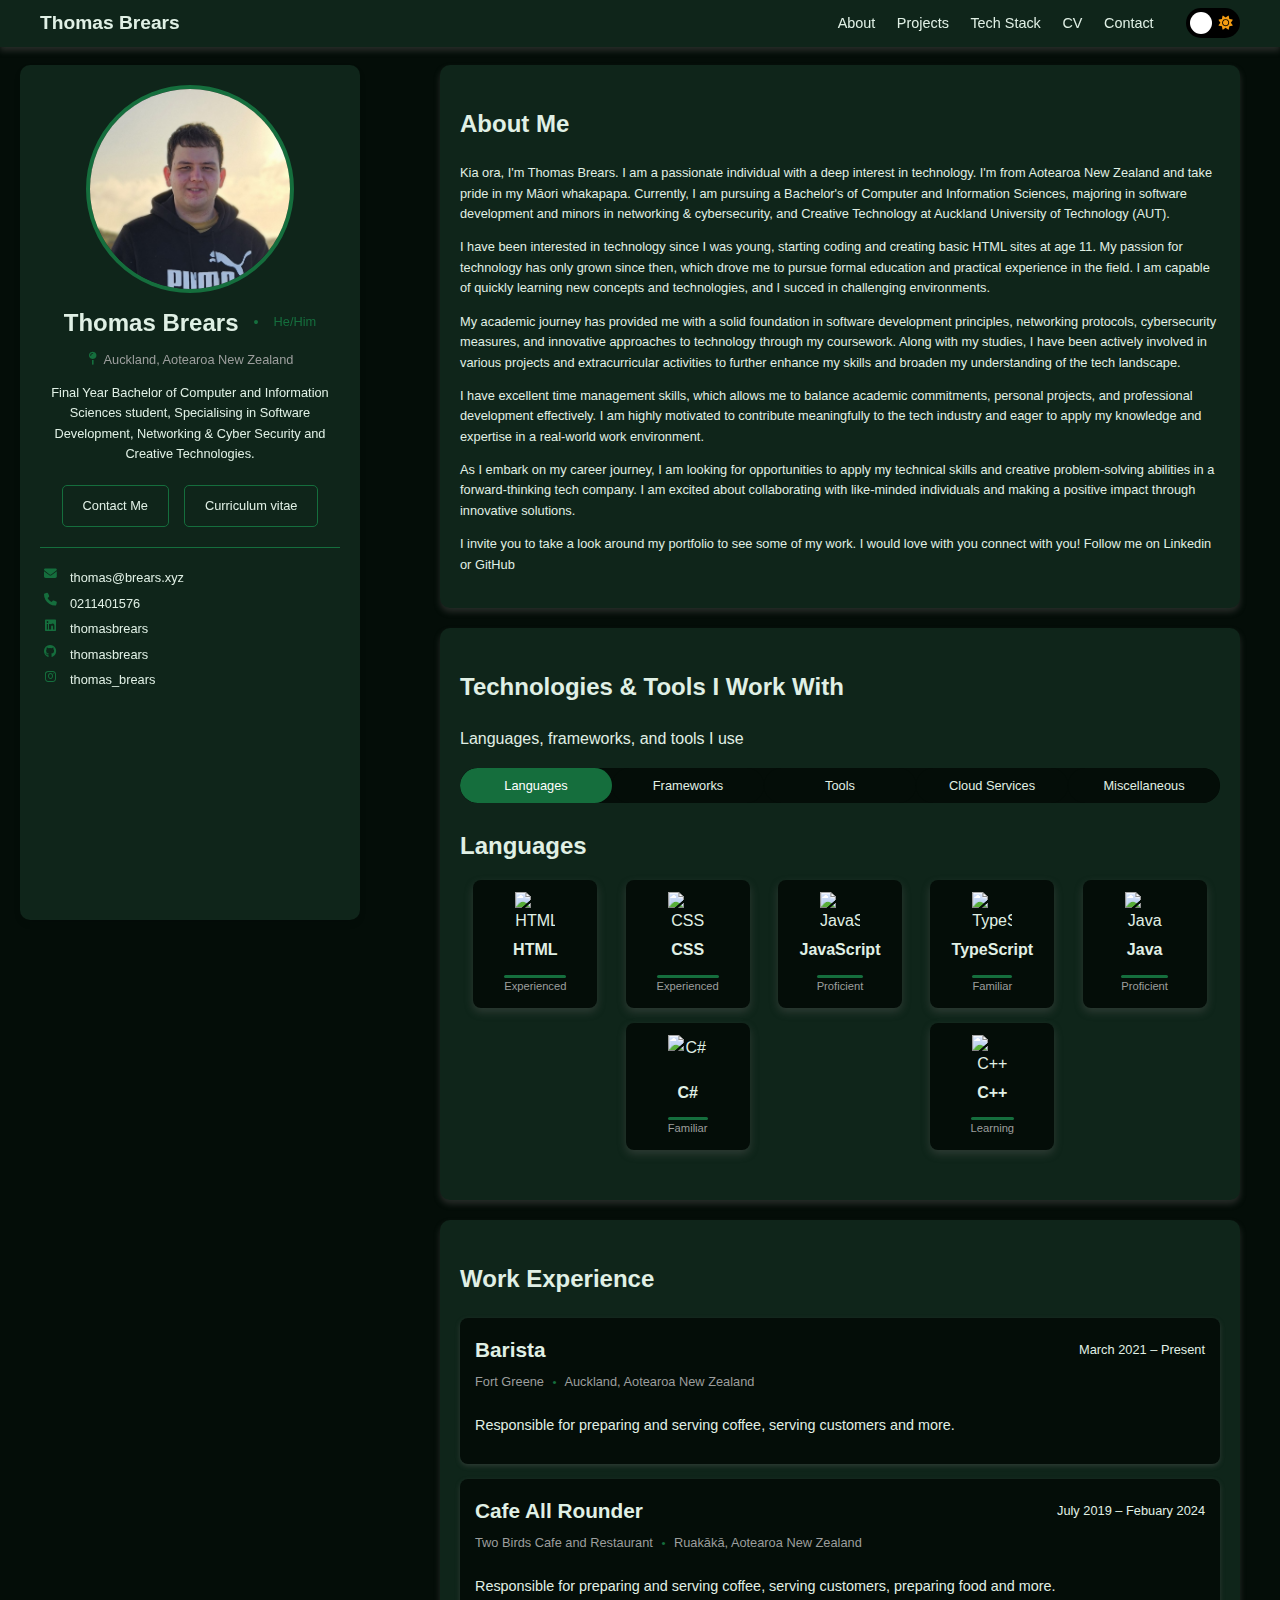
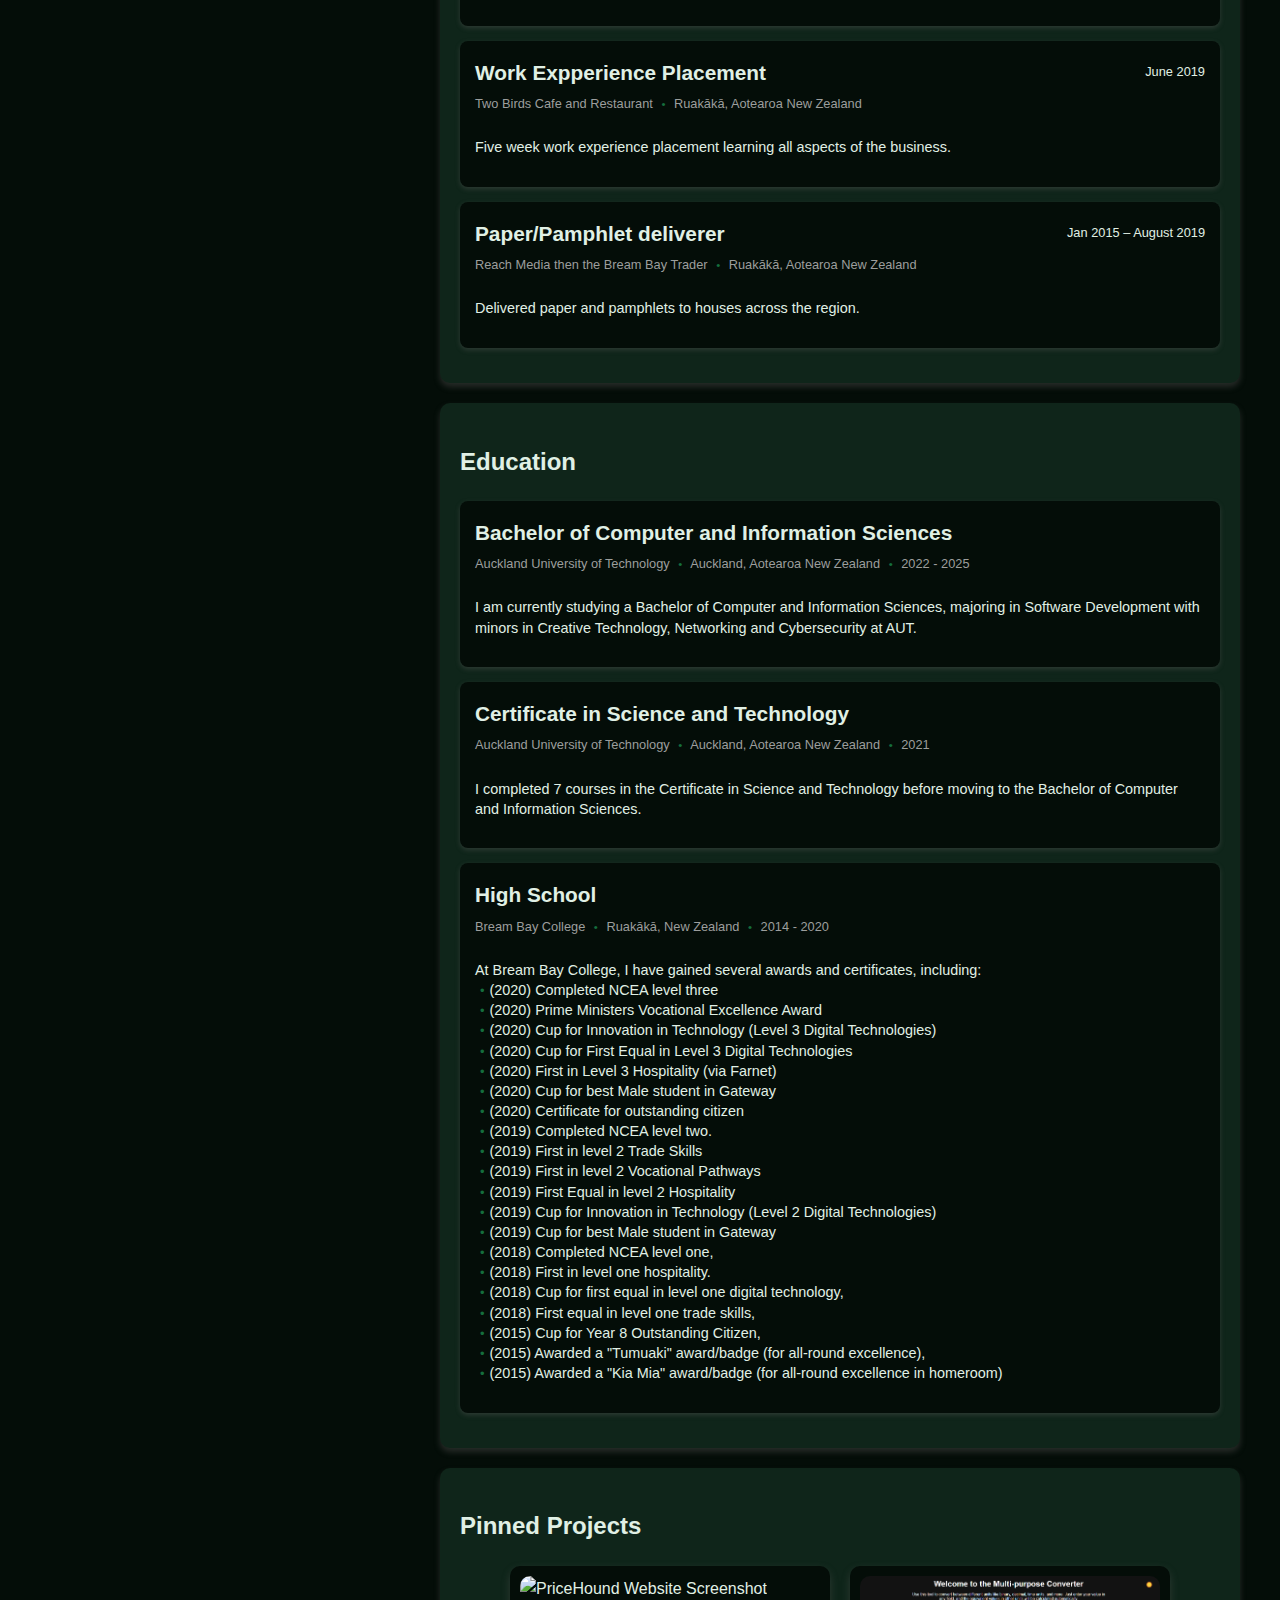
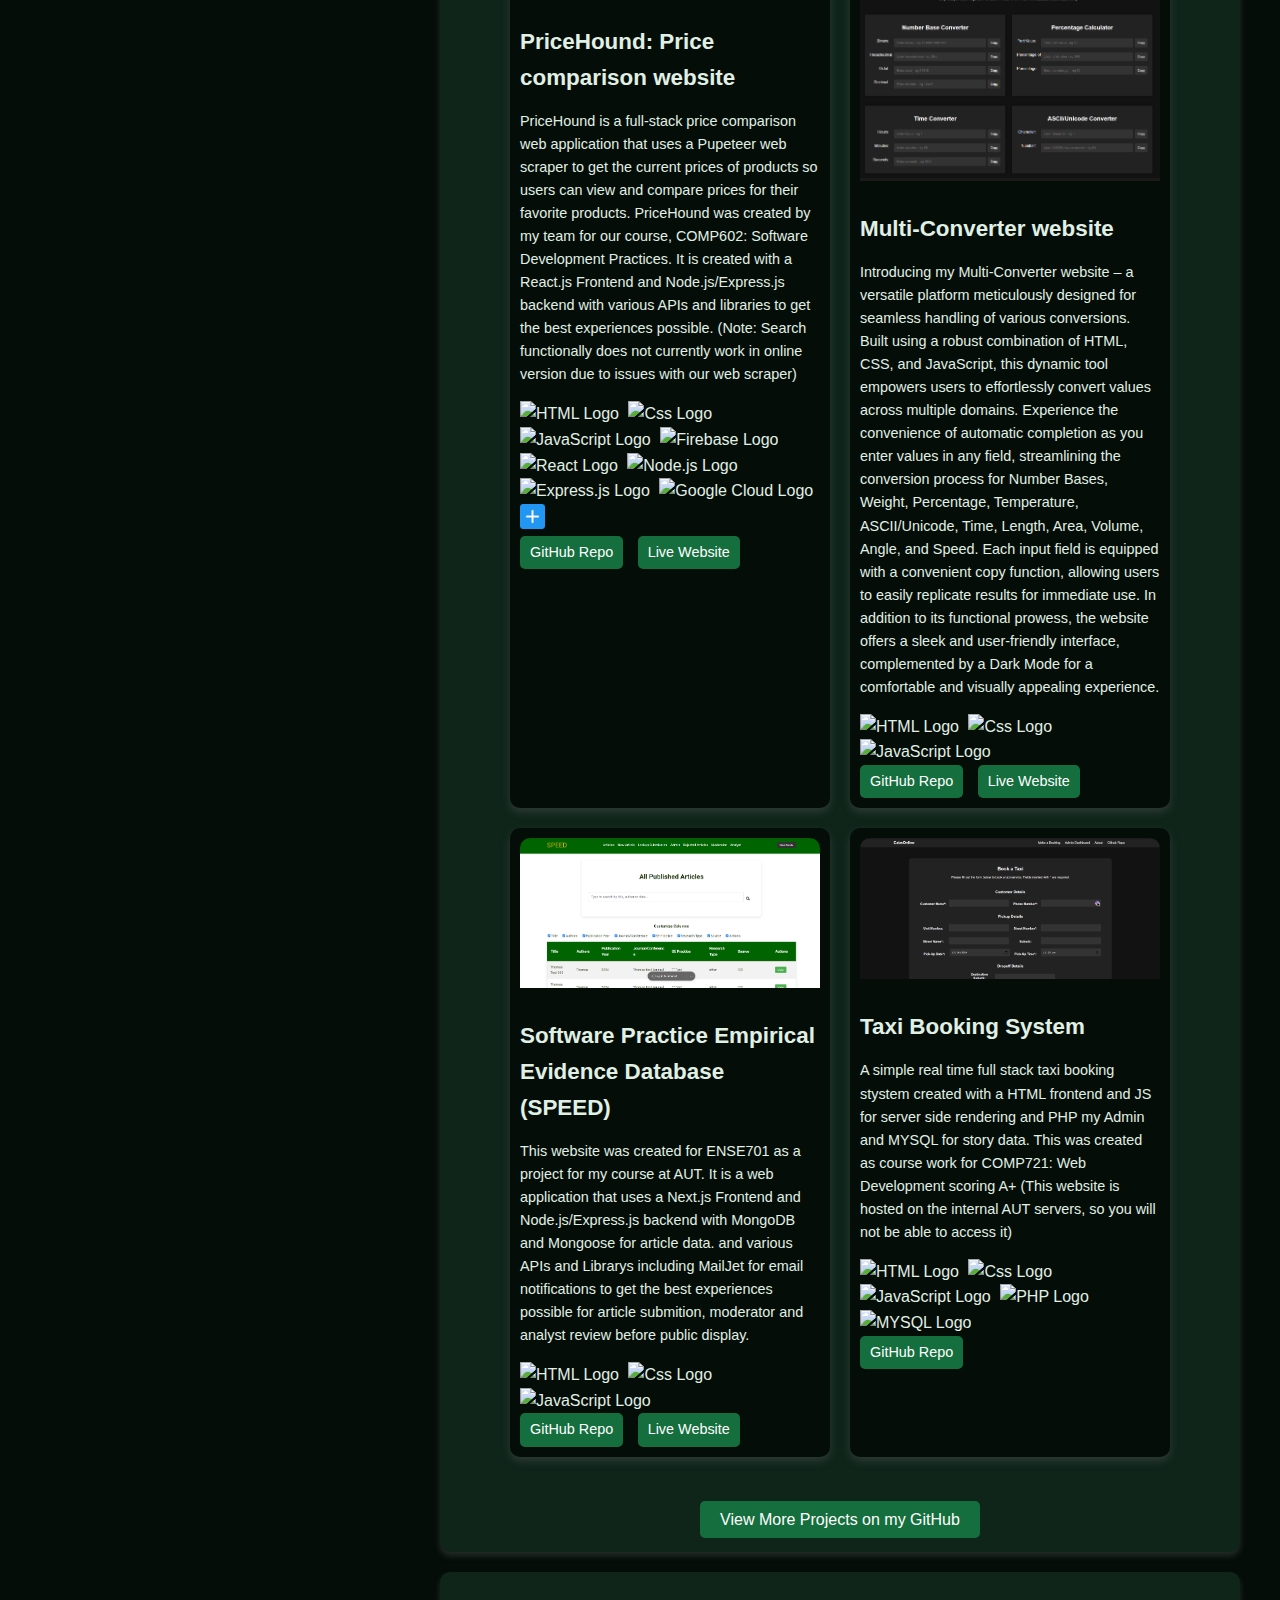
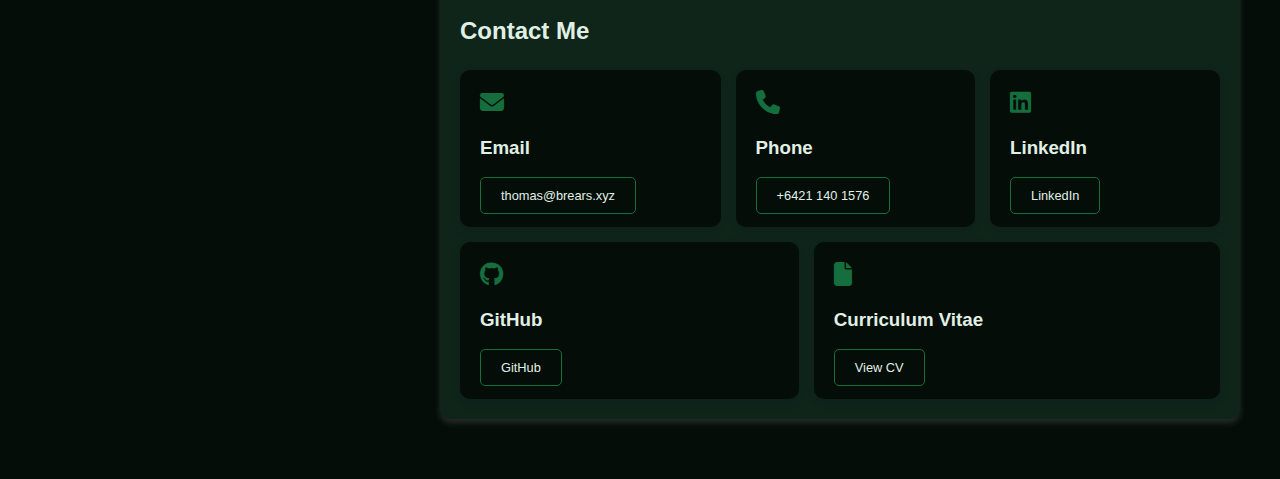
==== commit 0700ca01: "[fix] link errors" ====
--- a/index.html
+++ b/index.html
@@ -47,11 +47,23 @@
 		  <a href="#tech-stack">Tech Stack</a>
 		  <a href="#contact">CV</a>
 		  <a href="#contact">Contact</a>
-
-		  <div class="theme-toggle">
-			<input type="checkbox" id="theme-toggle">
-			<label for="theme-toggle"></label>
-		  </div>
+		  <a href="#"> </a>
+
+		  <!-- Theme Toggle -->
+		  <div id="themeSwitch" style="position: relative; width: 50px; height: 26px; background-color: #000; border-radius: 50px; padding: 2px; cursor: pointer; display: flex; justify-content: space-between; align-items: center;">
+			<input
+			  type="checkbox"
+			  id="checkbox"
+			  style="opacity: 0; position: absolute;"
+			  onchange="toggleSwitch(this)"
+			>
+			<label for="checkbox" style="display: flex; width: 100%; height: 100%; justify-content: space-between; align-items: center; position: relative;">
+			  <i class="fas fa-moon" style="color: #1d8d4f; font-size: 14px; margin-left: 5px;"></i>
+			  <i class="fas fa-sun" style="color: #f39c12; font-size: 14px; margin-right: 5px;"></i>
+			  <span id="ball" style="background-color: #fff; width: 22px; height: 22px; position: absolute; left: 2px; top: 2px; border-radius: 50%; transition: transform 0.2s linear;"></span>
+			</label>
+		</div>
+		  
 		</div>
 	  </div>
 	</nav>
@@ -74,7 +86,7 @@
             <p class="profile-about">Final Year Bachelor of Computer and Information Sciences student, Specialising in Software Development, Networking & Cyber Security and Creative Technologies.</p>
             
             <div class="profile-actions">
-                <a href="#contact" class="profile-btn hire-btn">Hire Me</a>
+                <a href="#contact" class="profile-btn hire-btn">Contact Me</a>
                 <a href="img/cv.pdf" target="_blank" class="profile-btn cv-btn">Curriculum vitae</a>
             </div>
 
@@ -388,7 +400,7 @@
 				  <div class="project">
 					<img src="img/pricehound.png" alt="PriceHound Website Screenshot">
 					<h3>PriceHound: Price comparison website</h3>
-					<p>PriceHound is a full-stack price comparison web application that uses a Pupeteer web scraper to get the current prices of products so users can view and compare prices for their favorite products. PriceHound was created by my team for our course, COMP602: Software Development Practices. It is created with a React.js Frontend and Node.js/Express.js backend with various APIs and Librarys to get the best experiences possible.</p>
+					<p>PriceHound is a full-stack price comparison web application that uses a Pupeteer web scraper to get the current prices of products so users can view and compare prices for their favorite products. PriceHound was created by my team for our course, COMP602: Software Development Practices. It is created with a React.js Frontend and Node.js/Express.js backend with various APIs and libraries to get the best experiences possible. (Note: Search functionally does not currently work in online version due to issues with our web scraper)</p>
 					<div class="tech-logos">
 					  <img src="img/html.png" alt="HTML Logo">
 					  <img src="img/css.png" alt="Css Logo">
@@ -402,6 +414,7 @@
 					</div>
 					<div class="project-links">
 					  <a href="https://github.com/thomasbrears/SDP_PriceHound" target="_blank">GitHub Repo</a>
+					  <a href="https://pricehound.vercel.app/" target="_blank">Live Website</a>
 					</div>
 				  </div>
 			  
@@ -467,7 +480,7 @@
 					<div class="contact-box">
 						<i class="fa fa-envelope icon"></i>
 						<h3>Email</h3>
-						<a href="mailto:thomas@email.com" class="btn" target="_blank">thomas@email.com</a>
+						<a href="mailto:thomas@brears.xyz" class="btn" target="_blank">thomas@brears.xyz</a>
 					</div>
 					<!-- Phone -->
 					<div class="contact-box">
@@ -479,13 +492,13 @@
 					<div class="contact-box">
 						<i class="fab fa-linkedin icon"></i>
 						<h3>LinkedIn</h3>
-						<a href="https://www.linkedin.com/in/yourprofile" class="btn" target="_blank" rel="noopener noreferrer">LinkedIn</a>
+						<a href="https://www.linkedin.com/in/thomasbrears" class="btn" target="_blank" rel="noopener noreferrer">LinkedIn</a>
 					</div>
 					<!-- GitHub -->
 					<div class="contact-box">
 						<i class="fab fa-github icon"></i>
 						<h3>GitHub</h3>
-						<a href="https://github.com/yourprofile" class="btn" target="_blank" rel="noopener noreferrer">GitHub</a>
+						<a href="https://github.com/thomasbrears" class="btn" target="_blank" rel="noopener noreferrer">GitHub</a>
 					</div>
 					<!-- CV -->
 					<div class="contact-box">
@@ -501,4 +514,4 @@
 
     <script src="script.js"></script>
 </body>
-</html>+</html>
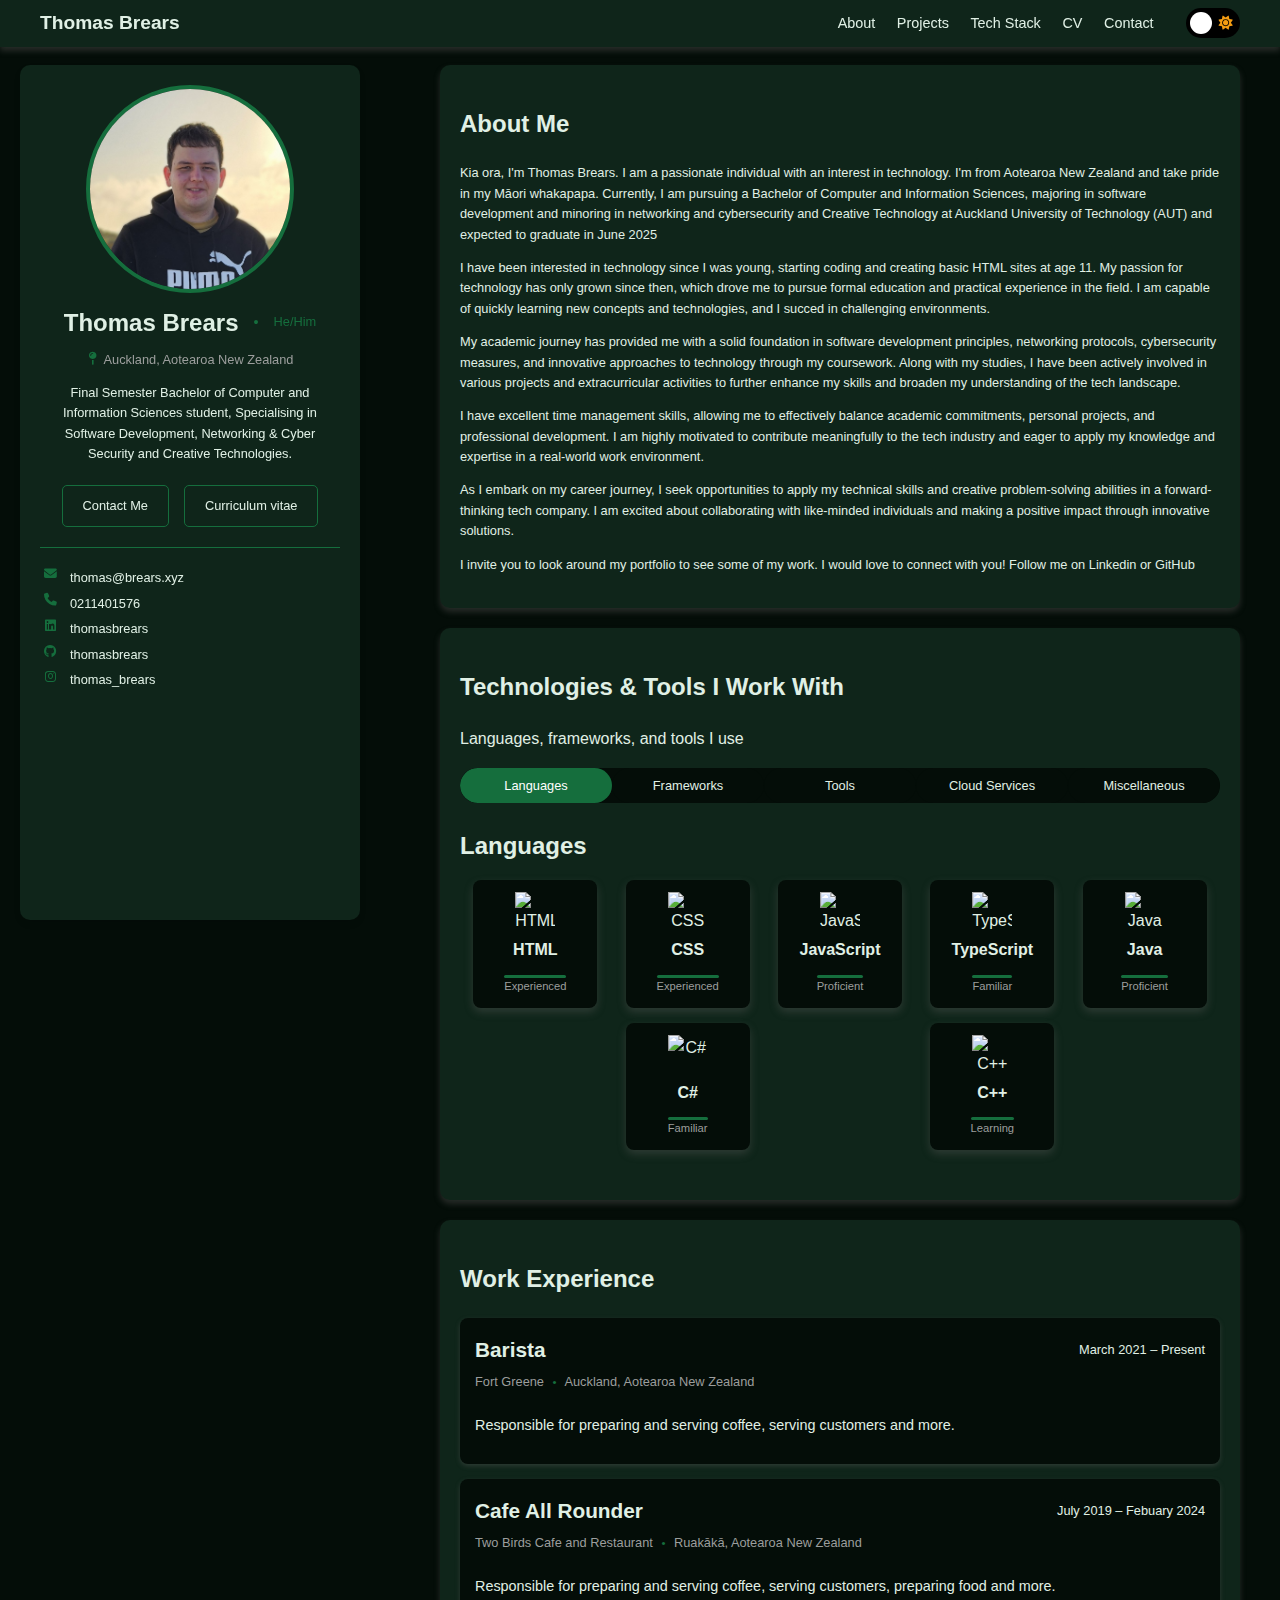
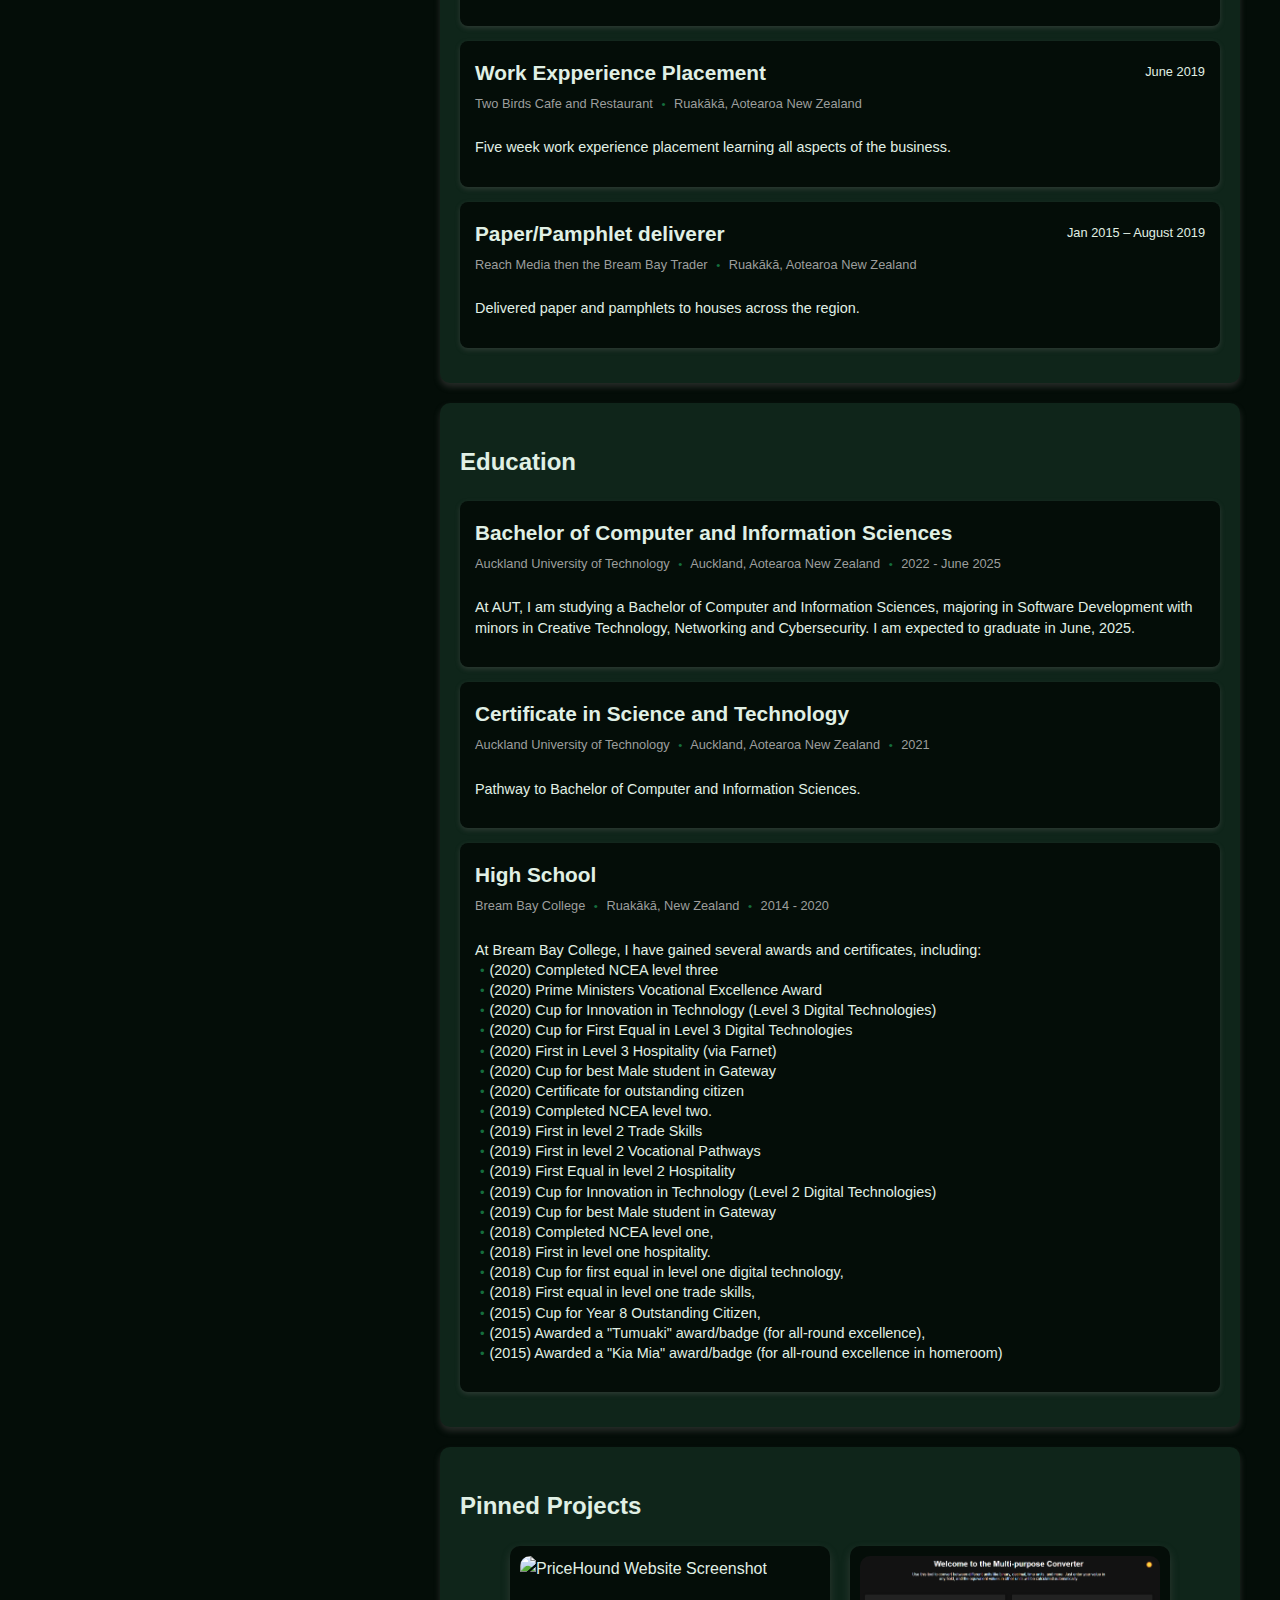
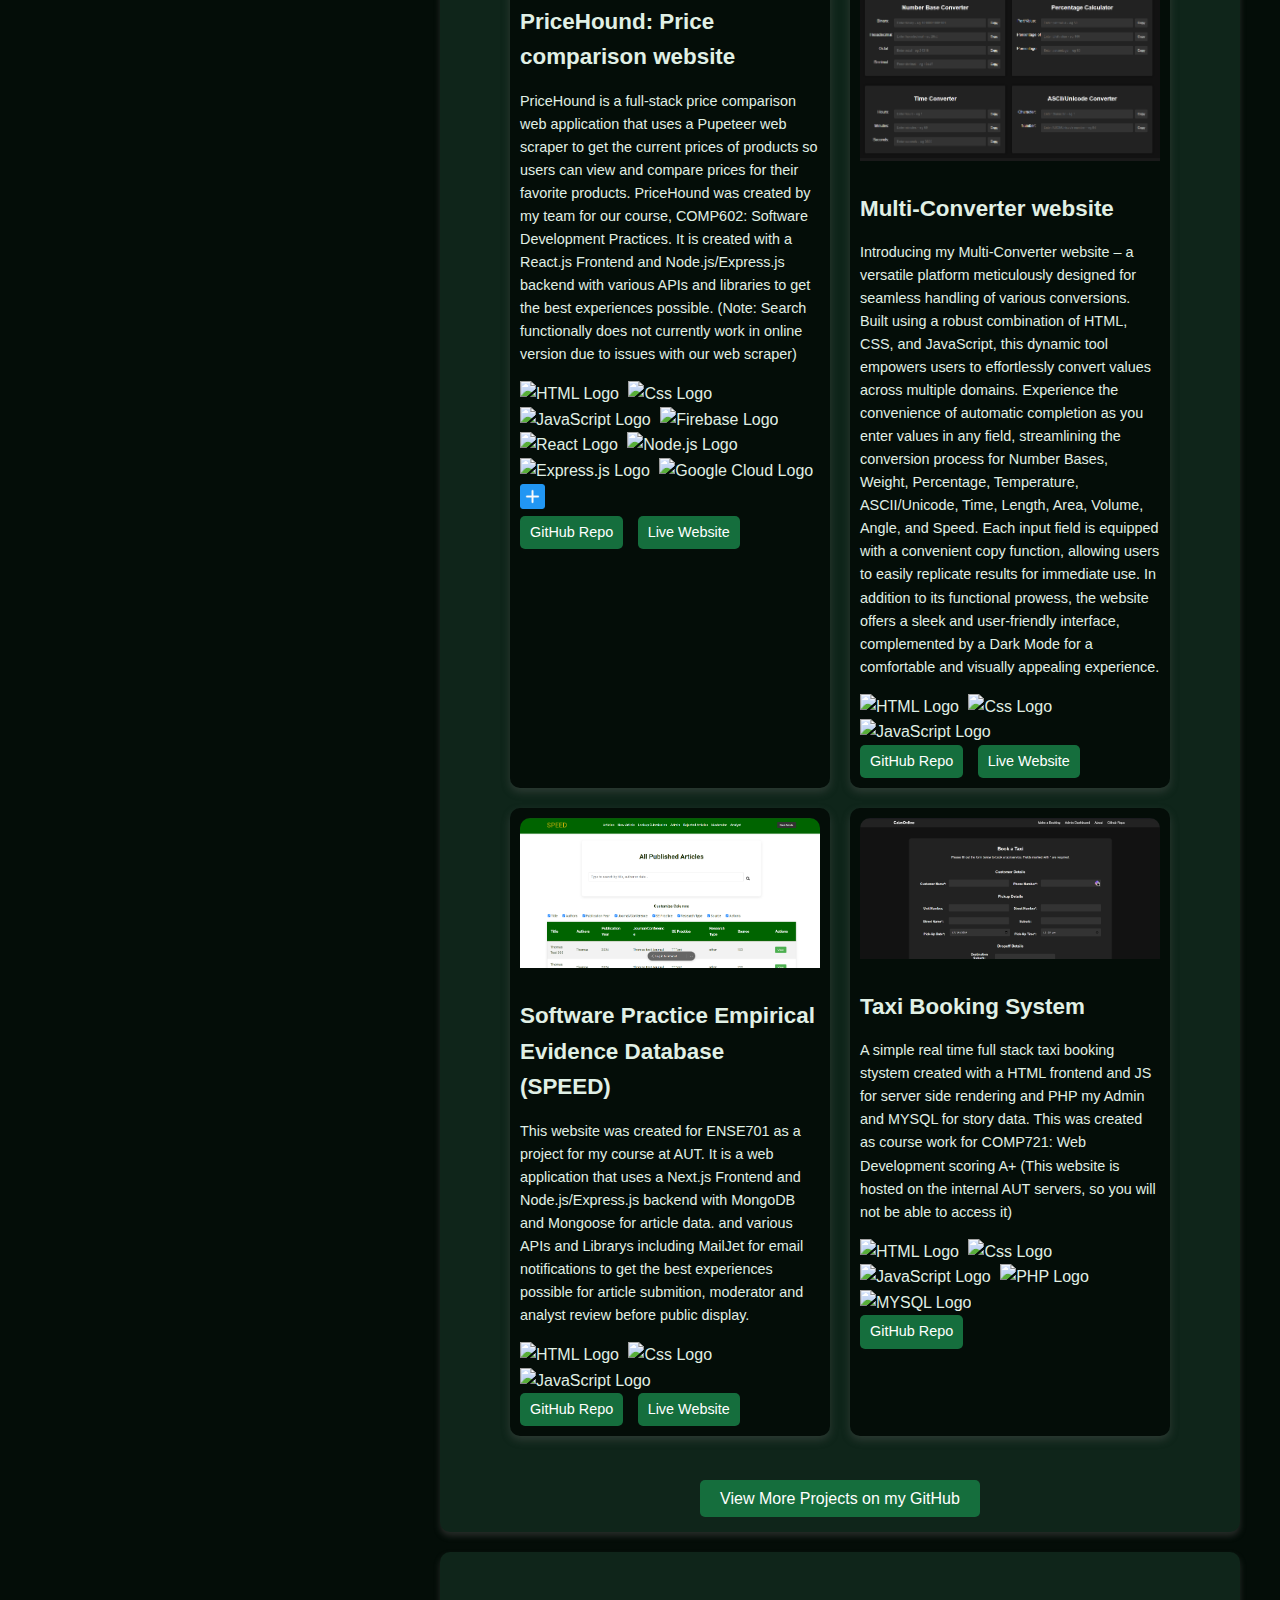
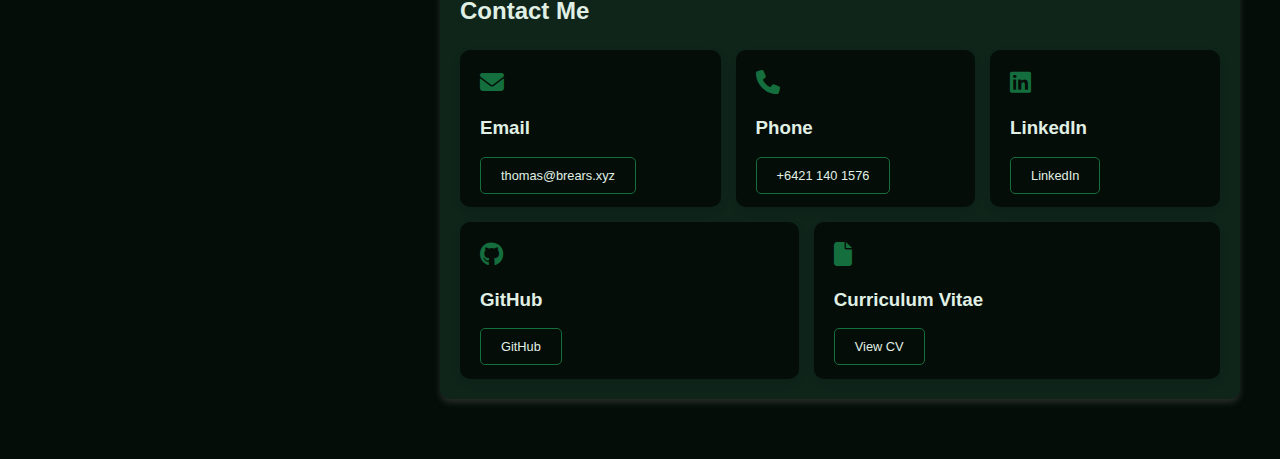
==== commit 3b921f2f: "[update] dates" ====
--- a/index.html
+++ b/index.html
@@ -83,7 +83,7 @@
                     Auckland, Aotearoa New Zealand
                 </div>
             </div>
-            <p class="profile-about">Final Year Bachelor of Computer and Information Sciences student, Specialising in Software Development, Networking & Cyber Security and Creative Technologies.</p>
+            <p class="profile-about">Final Semester Bachelor of Computer and Information Sciences student, Specialising in Software Development, Networking & Cyber Security and Creative Technologies.</p>
             
             <div class="profile-actions">
                 <a href="#contact" class="profile-btn hire-btn">Contact Me</a>
@@ -127,12 +127,12 @@
             <div class="section" id="about">
                 <h2>About Me</h2>
 				<div class="about-section">
-                <p>Kia ora, I'm Thomas Brears. I am a passionate individual with a deep interest in technology. I'm from Aotearoa New Zealand and take pride in my Māori whakapapa. Currently, I am pursuing a Bachelor's of Computer and Information Sciences, majoring in software development and minors in networking & cybersecurity, and Creative Technology at Auckland University of Technology (AUT).</p>
+                		<p>Kia ora, I'm Thomas Brears. I am a passionate individual with an interest in technology. I'm from Aotearoa New Zealand and take pride in my Māori whakapapa. Currently, I am pursuing a Bachelor of Computer and Information Sciences, majoring in software development and minoring in networking and cybersecurity and Creative Technology at Auckland University of Technology (AUT) and expected to graduate in June 2025</p>
 				<p>I have been interested in technology since I was young, starting coding and creating basic HTML sites at age 11. My passion for technology has only grown since then, which drove me to pursue formal education and practical experience in the field. I am capable of quickly learning new concepts and technologies, and I succed in challenging environments.</p>
 				<p>My academic journey has provided me with a solid foundation in software development principles, networking protocols, cybersecurity measures, and innovative approaches to technology through my coursework. Along with my studies, I have been actively involved in various projects and extracurricular activities to further enhance my skills and broaden my understanding of the tech landscape.</p>
-				<p>I have excellent time management skills, which allows me to balance academic commitments, personal projects, and professional development effectively. I am highly motivated to contribute meaningfully to the tech industry and eager to apply my knowledge and expertise in a real-world work environment.</p>
-				<p>As I embark on my career journey, I am looking for opportunities to apply my technical skills and creative problem-solving abilities in a forward-thinking tech company. I am excited about collaborating with like-minded individuals and making a positive impact through innovative solutions.</p>
-                <p>I invite you to take a look around my portfolio to see some of my work. I would love with you connect with you! Follow me on Linkedin or GitHub</p>
+				<p>I have excellent time management skills, allowing me to effectively balance academic commitments, personal projects, and professional development. I am highly motivated to contribute meaningfully to the tech industry and eager to apply my knowledge and expertise in a real-world work environment.</p>
+				<p>As I embark on my career journey, I seek opportunities to apply my technical skills and creative problem-solving abilities in a forward-thinking tech company. I am excited about collaborating with like-minded individuals and making a positive impact through innovative solutions.</p>
+               			 <p>I invite you to look around my portfolio to see some of my work. I would love to connect with you! Follow me on Linkedin or GitHub</p>
 				</div>
 			</div>
 
@@ -269,7 +269,7 @@
 							<div class="tech-item">
 								<img src="img/firebase.png" alt="Firebase">
 								<span class="tech-name">Firebase</span>
-								<span class="tech-proficiency">Familiar</span>
+								<span class="tech-proficiency">Proficient</span>
 							</div>
 						</div>
 					</div>
@@ -280,8 +280,8 @@
 						<div class="tech-icons">
 							<div class="tech-item">
 								<img src="img/tailwindcss.png" alt="Tailwind CSS">
-								<span class="tech-name">Tailwind CSS</span>
-								<span class="tech-proficiency">Familiar</span>
+								<span class="tech-name">Tailwind</span>
+								<span class="tech-proficiency">Proficient</span>
 							</div>
 							<div class="tech-item">
 								<img src="img/cloudflare.png" alt="Cloudflare">
@@ -351,8 +351,8 @@
 					<div class="education-header">
 						<h3 class="degree-title">Bachelor of Computer and Information Sciences</h3>
 					</div>
-					<p class="institution-location-date">Auckland University of Technology <span class="separator-dot">•</span> Auckland, Aotearoa New Zealand <span class="separator-dot">•</span> 2022 - 2025</p>
-					<p class="degree-description">I am currently studying a Bachelor of Computer and Information Sciences, majoring in Software Development with minors in Creative Technology, Networking and Cybersecurity at AUT.</p>
+					<p class="institution-location-date">Auckland University of Technology <span class="separator-dot">•</span> Auckland, Aotearoa New Zealand <span class="separator-dot">•</span> 2022 - June 2025</p>
+					<p class="degree-description">At AUT, I am studying a Bachelor of Computer and Information Sciences, majoring in Software Development with minors in Creative Technology, Networking and Cybersecurity. I am expected to graduate in June, 2025.</p>
 				</div>
 
 				<div class="education-item">
@@ -360,7 +360,7 @@
 						<h3 class="degree-title">Certificate in Science and Technology</h3>
 					</div>
 					<p class="institution-location-date">Auckland University of Technology <span class="separator-dot">•</span> Auckland, Aotearoa New Zealand <span class="separator-dot">•</span> 2021</p>
-					<p class="degree-description">I completed 7 courses in the Certificate in Science and Technology before moving to the Bachelor of Computer and Information Sciences.</p>
+					<p class="degree-description">Pathway to Bachelor of Computer and Information Sciences.</p>
 				</div>
 
 				<div class="education-item">
@@ -473,7 +473,7 @@
 			  </section>			  
 							
 			<!-- Contact Section -->
-            <section class="section" id="contact">
+           		<section class="section" id="contact">
 				<h2>Contact Me</h2>
 				<div class="flex-container">
 					<!-- Email -->
